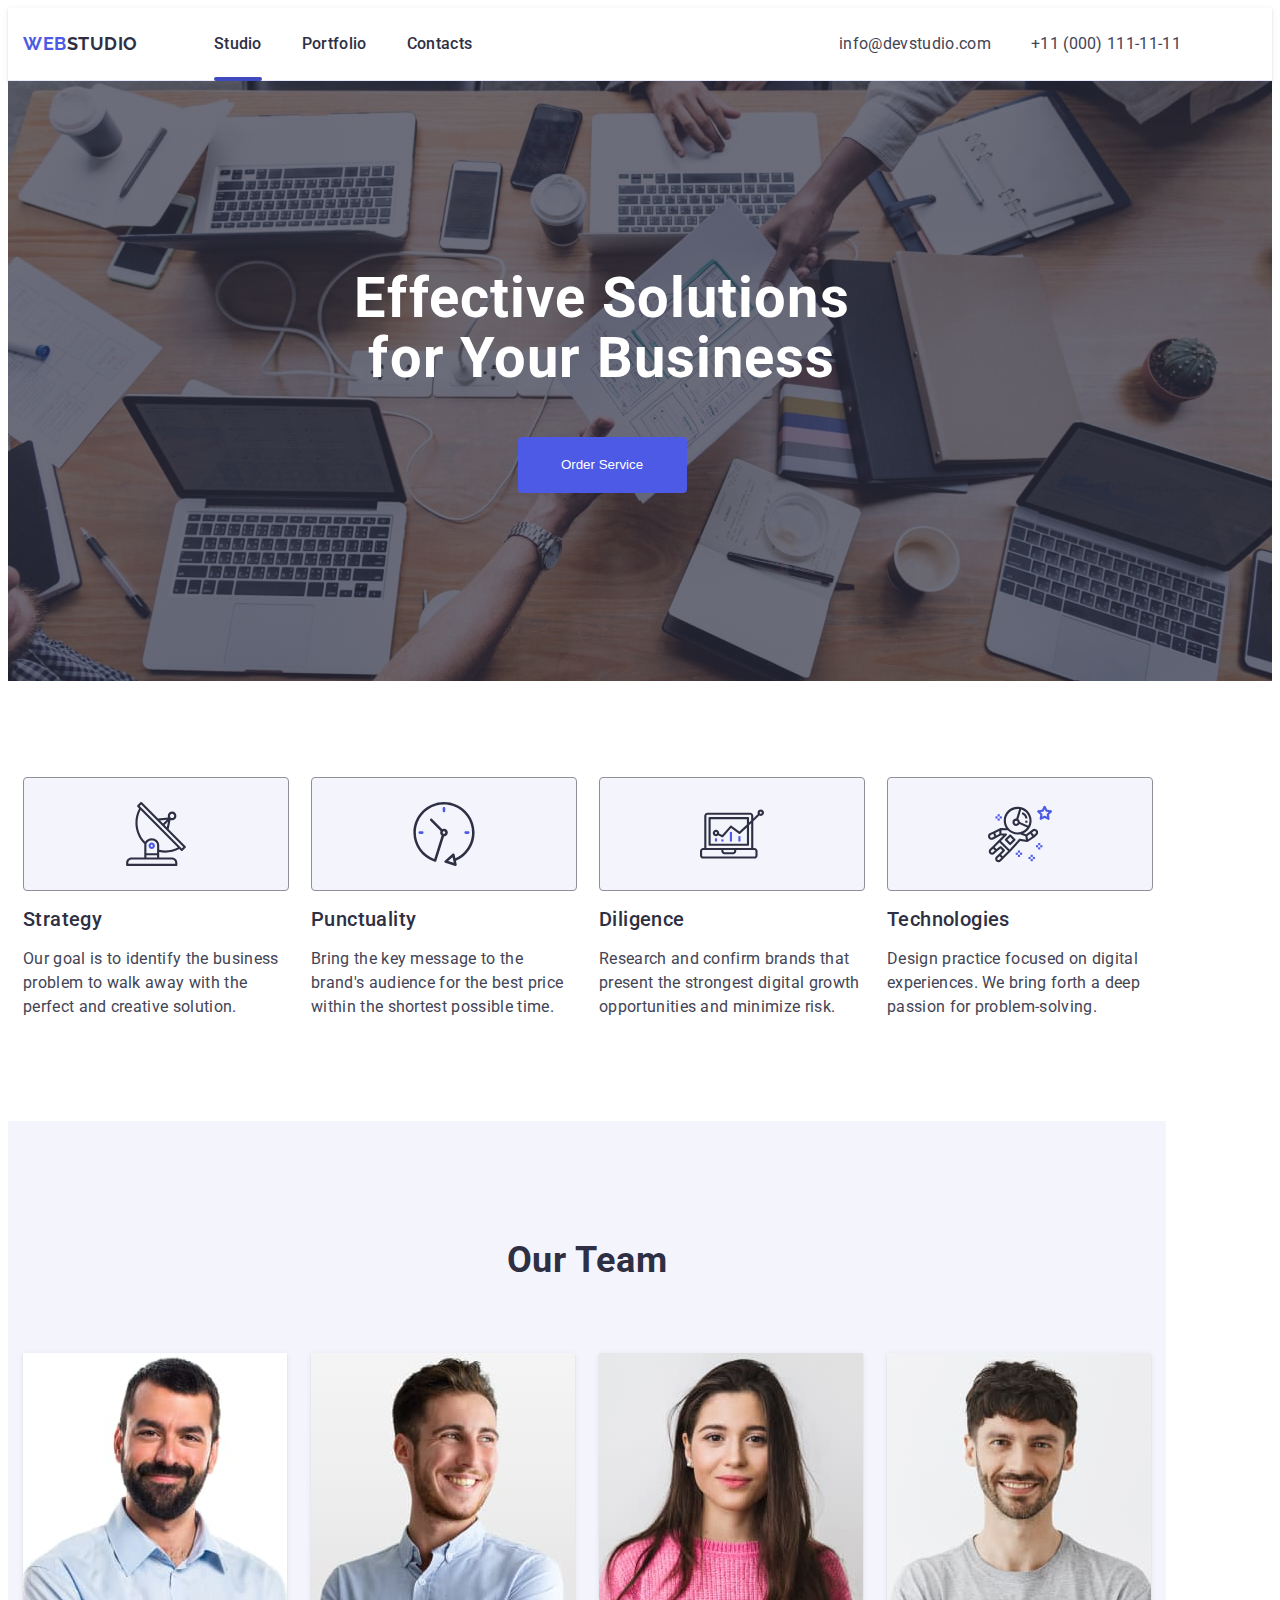
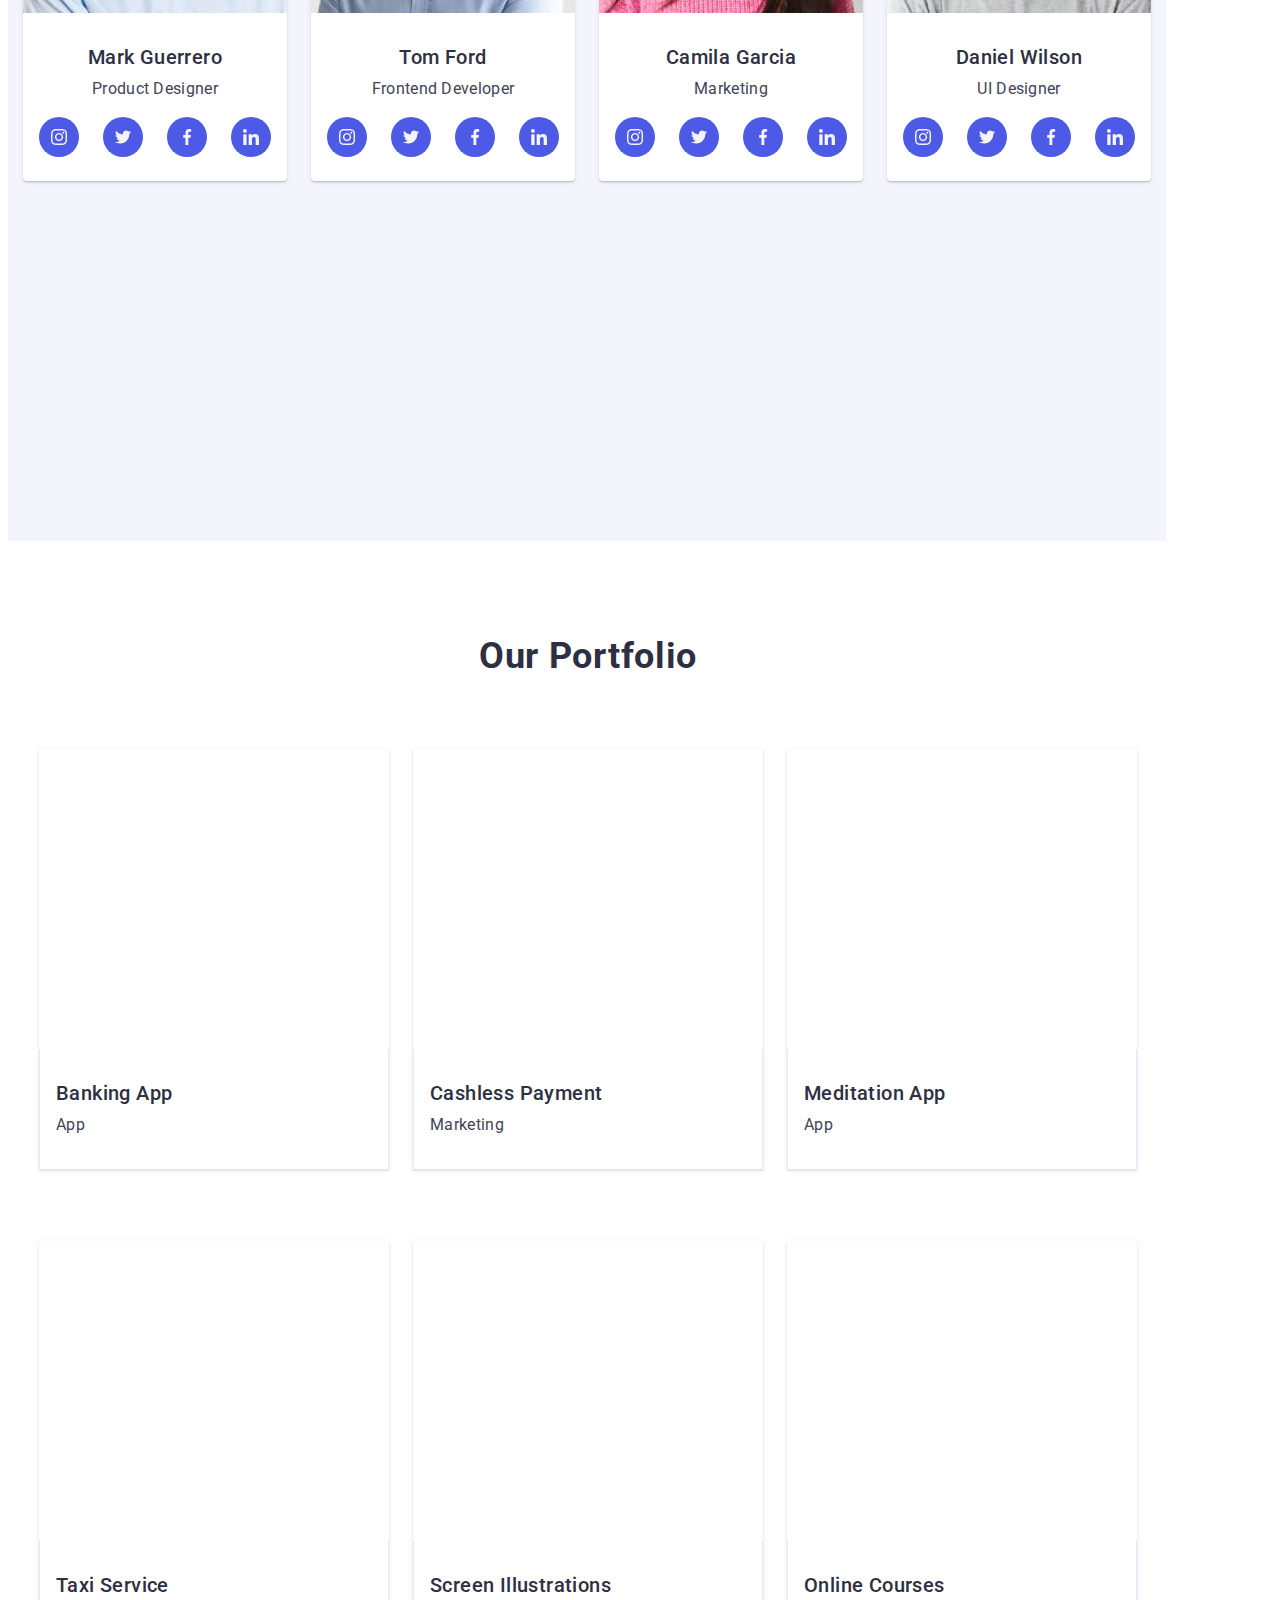
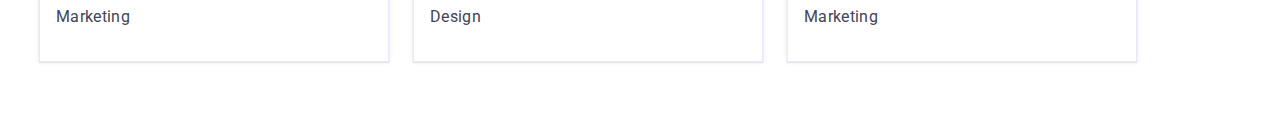
==== index.html @ 8c92f7f6 "finish 3 sekcii" ====
<!DOCTYPE html>
<html lang="en">
  <head>
    <meta charset="UTF-8"/>
    <meta http-equiv="X-UA-Compatible" content="IE=edge"/>
    <meta name="viewport" content="width=device-width, initial-scale=1.0"/>
    <title>Web Studio</title>

    <link
      rel="stylesheet"
      href="https://cdnjs.cloudflare.com/ajax/libs/modern-normalize/3.0.1/modern-normalize.min.css"
      integrity="sha512-q6WgHqiHlKyOqslT/lgBgodhd03Wp4BEqKeW6nNtlOY4quzyG3VoQKFrieaCeSnuVseNKRGpGeDU3qPmabCANg=="
      crossorigin="anonymous"
      referrerpolicy="no-referrer"/>

    <link rel="preconnect" href="https://fonts.googleapis.com"/>
    <link rel="preconnect" href="https://fonts.gstatic.com" crossorigin/>
    <link
      href="https://fonts.googleapis.com/css2?family=Raleway:wght@700&family=Roboto:wght@400;500;700&display=swap"
      rel="stylesheet"/>

    <link rel="stylesheet" href="./css/styles.css"/>
  </head>

<body>
    

   <!-- header -->
   <header class="page-header">
    <div class="container header-container">
      <nav class="header-nav">
        <a class="logo header-logo" href="./index.html"
          >Web<span class="logo-part">Studio</span></a
        >

        <ul class="nav-list">
          <li class="nav-item">
            <a class="nav-link current" href="./index.html">Studio</a>
          </li>
          <li class="nav-item"><a class="nav-link" href="">Portfolio</a></li>
          <li class="nav-item"><a class="nav-link" href="">Contacts</a></li>
        </ul>
      </nav>

      <address class="contacts">
        <ul class="contacts-list">
          <li class="contacts-item">
            <a class="contacts-link" href="mailto:info@devstudio.com"
              >info@devstudio.com</a
            >
          </li>
          <li class="contacts-item">
            <a class="contacts-link" href="tel:+110001111111"
              >+11 (000) 111-11-11</a
            >
          </li>
        </ul>
      </address>

      <button class="burger-btn" type="button" data-menu-open>
        <svg class="burger-icon" width="24"     height="24">
            <use href="./images/icons.svg#icon-burger" ></use>
        </svg> 
      </button>
    </div>

    <div class="mobile-menu" data-menu>
        <div class="container mobile-menu-container">
            <button class="mobile-menu-close" data-menu-close>
                <svg class="icon-close" width="8" height="8">
                    <use href="./images/icons.svg#icon-close"></use>
                  </svg>
            </button>
            <nav class="mobile-menu-nav">
               
               <ul class="mobile-list">
                <li class="mobile-item">
                  <a class="mobile-link current" href="./index.html">Studio</a>
                </li>
                <li class="mobile-item"><a class="mobile-link" href="">Portfolio</a></li>
                <li class="mobile-item"><a class="mobile-link" href="">Contacts</a></li>
              </ul>
            </nav>
            <address>
                <ul class="mobile-contacts-list">
                   
                    <li class="mobile-contacts-item">
                      <a class="mobile-contacts-link" href="tel:+110001111111"
                        >+11 (000) 111-11-11</a
                      >
                    </li>
                    <li class="mobile-contacts-item">
                        <a class="mobile-contacts-link" href="mailto:info@devstudio.com"
                          >info@devstudio.com</a
                        >
                      </li>
                  </ul>
            </address>
            <div>
                <ul class="mobile-cocial-list">
                    <li class="mobile-cocial-link">
                      <a href="" class="mobile-link-social">
                        <svg class="mobile-classing-link" width="16" height="16">
                          <use href="./images/icons.svg#icon-instagram"></use>
                        </svg>
                      </a>
                    </li>
                    <li class="mobile-cocial-link">
                      <a href="./images/icons.svg#" class="mobile-link-social">
                        <svg class="mobile-classing-link" width="16" height="16">
                          <use href="./images/icons.svg#icon-twitter"></use>
                        </svg>
                      </a>
                    </li>
                    <li class="mobile-cocial-link">
                      <a href="" class="mobile-link-social">
                        <svg class="mobile-classing-link" width="16" height="16">
                          <use href="./images/icons.svg#icon-facebook"></use>
                        </svg>
                      </a>
                    </li>
                    <li class="mobile-cocial-link">
                      <a href="" class="mobile-link-social">
                        <svg class="mobile-classing-link" width="16" height="16">
                          <use href="./images/icons.svg#icon-linkedin"></use>
                        </svg>
                      </a>
                    </li>
                  </ul>
            </div>

        </div>
    </div>

  </header>

  <!-- main -->

  <!-- hero -->

  <section class="page-hero section">
    <div class="container">
      <h1 class="hero-title">Effective Solutions for Your Business</h1>

      <button class="button-hero" type="button">Order Service</button>
    </div>
  </section>

   <!-- peculiarities -->
   <section class="section">
    <div class="container ">
      <h2 class="visually-hidden">Peculiarities</h2>
      <ul class="peculiarities-list">
        <li class="peculiarities-item">
          <div class="peculiarities-icon">
            <svg class="" width="64" height="64">
              <use href="./images/icons.svg#icon-antenna"></use>
            </svg>
          </div>
          <h3 class="peculiarities-title">Strategy</h3>
          <p class="peculiarities-text">
            Our goal is to identify the business problem to walk away with
            the perfect and creative solution.
          </p>
        </li>
        <li class="peculiarities-item">
          <div class="peculiarities-icon">
            <svg class="" width="64" height="64">
              <use href="./images/icons.svg#icon-clock"></use>
            </svg>
          </div>
          <h3 class="peculiarities-title">Punctuality</h3>
          <p class="peculiarities-text">
            Bring the key message to the brand's audience for the best price
            within the shortest possible time.
          </p>
        </li>
        <li class="peculiarities-item">
          <div class="peculiarities-icon">
            <svg class="" width="64" height="64">
              <use href="./images/icons.svg#icon-diagram"></use>
            </svg>
          </div>
          <h3 class="peculiarities-title">Diligence</h3>
          <p class="peculiarities-text">
            Research and confirm brands that present the strongest digital
            growth opportunities and minimize risk.
          </p>
        </li>
        <li class="peculiarities-item">
          <div class="peculiarities-icon">
            <svg class="" width="64" height="64">
              <use href="./images/icons.svg#icon-astronaut"></use>
            </svg>
          </div>
          <h3 class="peculiarities-title">Technologies</h3>
          <p class="peculiarities-text">
            Design practice focused on digital experiences. We bring forth a
            deep passion for problem-solving.
          </p>
        </li>
      </ul>
    </div>
  </section>

     <!-- our team -->
     <section class="our-team section">
        <div class="container">
          <h2 class="ourteam-title">Our Team</h2>
          <ul class="ourteam-list">
            <li class="ourteam-item">
                <picture>
                    <source media="(min-width: 1158px)" srcset="../images/desktop/mark_guerrero.jpg 1x, ../images/desktop/mark_guerrero@2x.jpg 2x">
                    <source media="(min-width: 768px)" srcset="../images/tablet/mark_guerrero.jpg 1x, ../images/tablet/mark_guerrero@2x.jpg 2x">
                    <source media="(max-width: 767px)" srcset="../images/modile/mark_guerrero.jpg 1x, ../images/modile/mark_guerrero@2x.jpg 2x">
                </picture>
              <img src="./images/mark_gyerrero.jpg" alt="Mark Guerrero" width="264" height="260"/>
              <div class="employee-characteristics">
                <h3 class="title-team">Mark Guerrero</h3>
                <p class="text-team">Product Designer</p>

                <ul class="cocial-list">
                  <li class="cocial-link">
                    <a href="" class="link-social">
                      <svg class="classing-link" width="16" height="16">
                        <use href="./images/icons.svg#icon-instagram"></use>
                      </svg>
                    </a>
                  </li>
                  <li class="cocial-link">
                    <a href="./images/icons.svg#" class="link-social">
                      <svg class="classing-link" width="16" height="16">
                        <use href="./images/icons.svg#icon-twitter"></use>
                      </svg>
                    </a>
                  </li>
                  <li class="cocial-link">
                    <a href="" class="link-social">
                      <svg class="classing-link" width="16" height="16">
                        <use href="./images/icons.svg#icon-facebook"></use>
                      </svg>
                    </a>
                  </li>
                  <li class="cocial-link">
                    <a href="" class="link-social">
                      <svg class="classing-link" width="16" height="16">
                        <use href="./images/icons.svg#icon-linkedin"></use>
                      </svg>
                    </a>
                  </li>
                </ul>
              </div>
            </li>
            <li class="ourteam-item">
                <picture>
                    <source media="(min-width: 1158px)" srcset="../images/desktop/tom_ford.jpg 1x, ../images/desktop/tom_ford@2x.jpg 2x">
                    <source media="(min-width: 768px)" srcset="../images/tablet/tom_ford.jpg 1x, ../images/tablet/tom_ford@2x.jpg 2x">
                    <source media="(max-width: 767px)" srcset="../images/modile/tom_ford.jpg 1x, ../images/modile/tom_ford@2x.jpg 2x">
                </picture>
              <img src="./images/tom_ford.jpg" alt="Tom Ford" width="264"
                height="260"/>
              <div class="employee-characteristics">
                <h3 class="title-team">Tom Ford</h3>
                <p class="text-team">Frontend Developer</p>
                <ul class="cocial-list">
                  <li class="cocial-link">
                    <a href="" class="link-social">
                      <svg class="classing-link" width="16" height="16">
                        <use href="./images/icons.svg#icon-instagram"></use>
                      </svg>
                    </a>
                  </li>

                  <li class="cocial-link">
                    <a href="./images/icons.svg#" class="link-social">
                      <svg class="classing-link" width="16" height="16">
                        <use href="./images/icons.svg#icon-twitter"></use>
                      </svg>
                    </a>
                  </li>

                  <li class="cocial-link">
                    <a href="" class="link-social">
                      <svg class="classing-link" width="16" height="16">
                        <use href="./images/icons.svg#icon-facebook"></use>
                      </svg>
                    </a>
                  </li>

                  <li class="cocial-link">
                    <a href="" class="link-social">
                      <svg class="classing-link" width="16" height="16">
                        <use href="./images/icons.svg#icon-linkedin"></use>
                      </svg>
                    </a>
                  </li>
                </ul>
              </div>
            </li>
            <li class="ourteam-item">
                <picture>
                    <source media="(min-width: 1158px)" srcset="../images/desktop/camila_garcia.jpg 1x, ../images/desktop/camila_garcia@2x.jpg 2x">
                    <source media="(min-width: 768px)" srcset="../images/tablet/camila_garcia.jpg 1x, ../images/tablet/camila_garcia@2x.jpg 2x">
                    <source media="(max-width: 767px)" srcset="../images/modile/camila_garcia.jpg 1x, ../images/modile/camila_garcia@2x.jpg 2x">
                </picture>
              <img src="./images/camila_garcia.jpg" alt="Camila Garcia" width="264"
                height="260"/>
              <div class="employee-characteristics">
                <h3 class="title-team">Camila Garcia</h3>
                <p class="text-team">Marketing</p>
                <ul class="cocial-list">
                  <li class="cocial-link">
                    <a href="" class="link-social">
                      <svg class="classing-link" width="16" height="16">
                        <use href="./images/icons.svg#icon-instagram"></use>
                      </svg>
                    </a>
                  </li>

                  <li class="cocial-link">
                    <a href="./images/icons.svg#" class="link-social">
                      <svg class="classing-link" width="16" height="16">
                        <use href="./images/icons.svg#icon-twitter"></use>
                      </svg>
                    </a>
                  </li>

                  <li class="cocial-link">
                    <a href="" class="link-social">
                      <svg class="classing-link" width="16" height="16">
                        <use href="./images/icons.svg#icon-facebook"></use>
                      </svg>
                    </a>
                  </li>

                  <li class="cocial-link">
                    <a href="" class="link-social">
                      <svg class="classing-link" width="16" height="16">
                        <use href="./images/icons.svg#icon-linkedin"></use>
                      </svg>
                    </a>
                  </li>
                </ul>
              </div>
            </li>
            <li class="ourteam-item">
                <picture>
                    <source media="(min-width: 1158px)" srcset="../images/desktop/daniel_wilson.jpg 1x, ../images/desktop/daniel_wilson@2x.jpg 2x">
                    <source media="(min-width: 768px)" srcset="../images/tablet/daniel_wilson.jpg 1x, ../images/tablet/daniel_wilson@2x.jpg 2x">
                    <source media="(max-width: 767px)" srcset="../images/modile/daniel_wilson.jpg 1x, ../images/modile/daniel_wilson@2x.jpg 2x">
                </picture>
              <img src="./images/daniel_wilson.jpg" alt="Daniel Wilson"
                width="264"
                height="260"/>
              <div class="employee-characteristics">
                <h3 class="title-team">Daniel Wilson</h3>
                <p class="text-team">UI Designer</p>
                <ul class="cocial-list">
                  <li class="cocial-link">
                    <a href="" class="link-social">
                      <svg class="classing-link" width="16" height="16">
                        <use href="./images/icons.svg#icon-instagram"></use>
                      </svg>
                    </a>
                  </li>

                  <li class="cocial-link">
                    <a href="./images/icons.svg#" class="link-social">
                      <svg class="classing-link" width="16" height="16">
                        <use href="./images/icons.svg#icon-twitter"></use>
                      </svg>
                    </a>
                  </li>

                  <li class="cocial-link">
                    <a href="" class="link-social">
                      <svg class="classing-link" width="16" height="16">
                        <use href="./images/icons.svg#icon-facebook"></use>
                      </svg>
                    </a>
                  </li>

                  <li class="cocial-link">
                    <a href="" class="link-social">
                      <svg class="classing-link" width="16" height="16">
                        <use href="./images/icons.svg#icon-linkedin"></use>
                      </svg>
                    </a>
                  </li>
                </ul>
              </div>
            </li>
          </ul>
        </div>
      </section>
      <!-- our portfolio -->

      <section class="portfolio-section section">
        <div class="container">
          <h2 class="portfolio-title">Our Portfolio</h2>
          <ul class="portfolio-list">
            <li class="portfolio-item">
              <div class="box">
                <picture>
                    <source media="(min-width: 1158px)" srcset="../images/desktop/banking_app.jpg 1x, ../images/desktop/banking_app@2x.jpg 2x">
                    <source media="(min-width: 768px)" srcset="../images/tablet/banking_app.jpg 1x, ../images/tablet/banking_app@2x.jpg 2x">
                    <source media="(max-width: 767px)" srcset="../images/modile/banking_app.jpg 1x, ../images/modile/banking_app@2x.jpg 2x">
                    <img src="./images/banking_app.jpg" alt="Banking App" width="360"
                  height="300"/>
                </picture>
                <p class="text">
                  14 Stylish and User-Friendly App Design Concepts · Task
                  Manager App · Calorie Tracker App · Exotic Fruit Ecommerce App
                  · Cloud Storage App
                </p>
              </div>
              <div class="container-item">
                <h3 class="head-portfolio">Banking App</h3>
                <p class="portfolio-text">App</p>
              </div>
            </li>

            <li class="portfolio-item">
              <div class="box">
                <picture>
                    <source media="(min-width: 1158px)" srcset="../images/desktop/cashless_payment.jpg 1x, ../images/desktop/cashless_payment@2x.jpg 2x">
                    <source media="(min-width: 768px)" srcset="../images/tablet/cashless_payment.jpg 1x, ../images/tablet/cashless_payment@2x.jpg 2x">
                    <source media="(max-width: 767px)" srcset="../images/modile/cashless_payment.jpg 1x, ../images/modile/cashless_payment@2x.jpg 2x">
                    <img
                    src="./images/cashless_payment.jpg"
                    alt="Cashless Payment"
                    width="360"
                    height="300"/>
                </picture>
                <p class="text">
                  14 Stylish and User-Friendly App Design Concepts · Task
                  Manager App · Calorie Tracker App · Exotic Fruit Ecommerce App
                  · Cloud Storage App
                </p>
              </div>
              <div class="container-item">
                <h3 class="head-portfolio">Cashless Payment</h3>
                <p class="portfolio-text">Marketing</p>
              </div>
            </li>

            <li class="portfolio-item">
              <div class="box">
                <picture>
                    <source media="(min-width: 1158px)" srcset="../images/desktop/meditation_app.jpg 1x, ../images/desktop/meditation_app@2x.jpg 2x">
                    <source media="(min-width: 768px)" srcset="../images/tablet/meditation_app.jpg 1x, ../images/tablet/meditation_app@2x.jpg 2x">
                    <source media="(max-width: 767px)" srcset="../images/modile/meditation_app.jpg 1x, ../images/modile/meditation_app@2x.jpg 2x">
                    <img
                    src="./images/meditation_app.jpg"
                    alt="Meditation App"
                    width="360"
                    height="300"/>
                </picture>
                <p class="text">
                  14 Stylish and User-Friendly App Design Concepts · Task
                  Manager App · Calorie Tracker App · Exotic Fruit Ecommerce App
                  · Cloud Storage App
                </p>
              </div>
              <div class="container-item">
                <h3 class="head-portfolio">Meditation App</h3>
                <p class="portfolio-text">App</p>
              </div>
            </li>

            <li class="portfolio-item">
              <div class="box">
                <picture>
                    <source media="(min-width: 1158px)" srcset="../images/desktop/taxi_service.jpg 1x, ../images/desktop/taxi_service@2x.jpg 2x">
                    <source media="(min-width: 768px)" srcset="../images/tablet/taxi_service.jpg 1x, ../images/tablet/taxi_service@2x.jpg 2x">
                    <source media="(max-width: 767px)" srcset="../images/modile/taxi_service.jpg 1x, ../images/modile/taxi_service@2x.jpg 2x">
                    <img
                    src="./images/taxi_service.jpg"
                    alt="Taxi Service"
                    width="360"
                    height="300"/>
                </picture>
                <p class="text">
                  14 Stylish and User-Friendly App Design Concepts · Task
                  Manager App · Calorie Tracker App · Exotic Fruit Ecommerce App
                  · Cloud Storage App
                </p>
              </div>
              <div class="container-item">
                <h3 class="head-portfolio">Taxi Service</h3>
                <p class="portfolio-text">Marketing</p>
              </div>
            </li>

            <li class="portfolio-item">
              <div class="box">
                <picture>
                    <source media="(min-width: 1158px)" srcset="../images/desktop/screen_illustration.jpg 1x, ../images/desktop/screen_illustration@2x.jpg 2x">
                    <source media="(min-width: 768px)" srcset="../images/tablet/screen_illustration.jpg 1x, ../images/tablet/screen_illustration@2x.jpg 2x">
                    <source media="(max-width: 767px)" srcset="../images/modile/screen_illustration.jpg 1x, ../images/modile/screen_illustration@2x.jpg 2x">
                    <img
                  src="./images/screen_illustrations.jpg"
                  alt="Screen Illustrations"
                  width="360"
                  height="300"/>
                </picture>
                <p class="text">
                  14 Stylish and User-Friendly App Design Concepts · Task
                  Manager App · Calorie Tracker App · Exotic Fruit Ecommerce App
                  · Cloud Storage App
                </p>
              </div>
              <div class="container-item">
                <h3 class="head-portfolio">Screen Illustrations</h3>
                <p class="portfolio-text">Design</p>
              </div>
            </li>

            <li class="portfolio-item">
              <div class="box">
                <picture>
                    <source media="(min-width: 1158px)" srcset="../images/desktop/online_courses.jpg 1x, ../images/desktop/online_courses@2x.jpg 2x">
                    <source media="(min-width: 768px)" srcset="../images/tablet/online_courses.jpg 1x, ../images/tablet/online_courses@2x.jpg 2x">
                    <source media="(max-width: 767px)" srcset="../images/modile/online_courses.jpg 1x, ../images/modile/online_courses@2x.jpg 2x">
                    <img
                    src="./images/online_courses.jpg"
                    alt="Online Courses"
                    width="360"
                    height="300"/>
                </picture>
                <p class="text">
                  14 Stylish and User-Friendly App Design Concepts · Task
                  Manager App · Calorie Tracker App · Exotic Fruit Ecommerce App
                  · Cloud Storage App
                </p>
              </div>
              <div class="container-item">
                <h3 class="head-portfolio">Online Courses</h3>
                <p class="portfolio-text">Marketing</p>
              </div>
            </li>
          </ul>
        </div>
      </section>
    </main>





  <script src="./js/modal.js"></script>
  <script src="./js/menu.js"></script>
</body>
</html>
---- css/styles.css ----
body {
    box-sizing: border-box;
    font-family: "Roboto", sans-serif;
    color: #434455;
    background-color: #fff;
  }
  
  
  ul,
  ol {
    list-style: none;
    margin: 0;
    padding: 0;
  }
  
  a {
    text-decoration: none;
  }
  
  h1,
  h2,
  h3,
  h4,
  h5,
  h6,
  p {
    margin: 0;
  }

  img {
    display: block;
    max-width: 100%;
    height: auto;
  }

  button {
    cursor: pointer;
  }
 
  .visually-hidden {
    position: absolute;
    width: 1px;
    height: 1px;
    margin: -1px;
    border: 0;
    padding: 0;
    white-space: nowrap;
    clip-path: inset(100%);
    clip: rect(0 0 0 0);
    overflow: hidden;
  }

 /* common */
 .container {
    max-width: 320px;
    padding: 0 16px;
   
 }

 @media screen and (min-width: 768px) {
    .container {
        max-width: 768px;

     }
 }
 @media screen and (min-width: 1158px) {
    .container {
        max-width: 1158px;
        padding: 0 15px;
      }
 }

 /* header */

 .page-header {
    border-bottom: 1px solid #e7e9fc;
    box-shadow: 0 1px 6px 0 rgba(46, 47, 66, 0.08),
      0 1px 1px 0 rgba(46, 47, 66, 0.16), 0 2px 1px 0 rgba(46, 47, 66, 0.08);
  }

  .header-container {
    display: flex;
    align-items: center;
    justify-content: space-between;
  }

  .nav-list,
  .contacts {
    display: none;
  }



  .logo {
    font-family: "Raleway", sans-serif;
    font-weight: 700;
    font-size: 18px;
    line-height: 1.17;
    letter-spacing: 0.03em;
    text-transform: uppercase;
    color: #4d5ae5;
  }

  .header-logo {
    padding: 16px 0;
    display: block;
  }
  
  .header-logo .logo-part {
    color: #2e2f42;
  }
  
  .burger-btn {
    padding: 0;
    border: none;
    background-color: transparent;
  }

  .burger-icon {
    display: block;
    fill: #2f2f37;
  }

  @media screen and (min-width: 768px) {
    .burger-btn {
        display: none;
    }

    .header-nav {
        display: flex;
        align-items: center;
      }

    .nav-list {
        display: flex;
        align-items: center;
        gap: 40px;
      }

      .header-logo {
        padding: 24px 0;
        margin-right: 120px;
      }

      .nav-link.current::after {
        content: "";

        position: absolute;
        background-color: #404bbf;
        left: 0;
        bottom: -1px;
        width: 100%;
        height: 4px;
        border-radius: 2px;
      }

      .nav-link {
        font-weight: 500;
        font-size: 16px;
        line-height: 1.5;
        letter-spacing: 0.02em;
        color: #2e2f42;
        padding: 24px 0;
        display: block;
      
        transition: color 250ms cubic-bezier(0.4, 0, 0.2, 1);
      }
      
      .nav-link.current {
        position: relative;
      }

      .contacts {
        font-style: normal;
        display: block;
      }

      .contacts-list {
        display: flex;
        flex-direction: column;
        gap: 12px;
      }

      .contacts-link {
        display: block;
        font-size: 12px;
        line-height: 1.17;
        letter-spacing: 0.04em;
        color: #434455;
      
        transition: color 250ms cubic-bezier(0.4, 0, 0.2, 1);

      }
     
      .nav-link:hover,
      .nav-link:focus,
      .contacts-link:hover,
      .contacts-link:focus 
      .nav-link.current {
      color: #404bbf;
      }
    
  }

  @media screen and (min-width: 1158px) {
    .header-logo {
        margin-right: 76px;
      }

      .contacts-list {
        flex-direction: row;
        align-items: center;
        gap: 40px;
      }

      .contacts-link {
        padding: 24px 0;
        font-weight: 400;
        font-size: 16px;
        line-height: 1.5;
        letter-spacing: 0.02em;
        color: #434455;
      
        transition: color 250ms cubic-bezier(0.4, 0, 0.2, 1);
      }

      .contacts-link:hover,
        .contacts-link:focus {
        font-weight: 400;
        font-size: 16px;
        line-height: 1.5;
        letter-spacing: 0.02em;
        color: #404bbf;
        }
  }
  
 /* mobile menu */

  .mobile-menu {
    position: fixed;
    top: 0;
    left: 0;
    width: 100%;
    height: 100%;
    background-color: #fff;

    opacity: 0;
    visibility: hidden;
    pointer-events: none;

    transition: opacity 250ms cubic-bezier(0.4, 0, 0.2, 1),
    visibility 250ms cubic-bezier(0.4, 0, 0.2, 1);

  }

  .mobile-menu.is-open {
    opacity: 1;
    visibility: visible;
    pointer-events: auto;

  }

  .mobile-menu-container {
    position: relative;
    padding-top: 72px;
    padding-bottom: 40px;

    display: flex;
    flex-direction: column;
    height: 100%;

  }

  .mobile-menu-close {
    position: absolute;
    top: 24px;
    right: 24px;
    border-radius: 100%;
    fill: #e7e9fc;
    stroke-width: 1px;
    stroke: #2e2f42;
    display: flex;
    align-items: center;
    justify-content: center;
    width: 24px;
    height: 24px;
    border: 1px solid rgba(0, 0, 0, 0.1);
    padding: 0;
    cursor: pointer;
    transition: background-color 250ms cubic-bezier(0.4, 0, 0.2, 1), border 250ms cubic-bezier(0.4, 0, 0.2, 1);
  }

  .mobile-menu-close:hover,
  .mobile-menu-close:focus {
  background-color: #404bbf;
  border: none;
  
    }

    .icon-close {
        fill: #2e2f42;
    }

  

  .mobile-menu-nav {
    margin-bottom: auto;
  }

  .mobile-list {
    width: 151px;
    height: 200px;

    display: flex;
    align-items: flex-start;
    justify-content: flex-start;
    flex-direction: column;
    gap: 40px;
  }

  .mobile-link {
    font-weight: 700;
    font-size: 36px;
    line-height: 1.11;
    letter-spacing: 0.02em;
    color: #2e2f42;

    display: block;

    transition: color 250ms cubic-bezier(0.4, 0, 0.2, 1);
  }

 .mobile-link:hover,
 .mobile-link:focus {
    color: #404bbf;
 }

 .mobile-contacts-list {
    width: 193px;
    height: 72px;


    display: flex;
    align-items: flex-start;
    justify-content: flex-start;
    flex-direction: column;
    gap: 24px;
    
 }

    .mobile-contacts-item {
        font-weight: 500;
        font-size: 20px;
        line-height: 1.2;
        letter-spacing: 0.02em;
        color: #434455;
        
    }

    .mobile-contacts-link {
        padding: 24px 0;
        font-weight: 400;
        font-size: 16px;
        line-height: 1.5;
        letter-spacing: 0.02em;
        color: #434455;
        font-style: normal;
      
        transition: color 250ms cubic-bezier(0.4, 0, 0.2, 1);
    }

    .mobile-contacts-link:hover,
    .mobile-contacts-link:focus {
    font-weight: 400;
    font-size: 16px;
    line-height: 1.5;
    letter-spacing: 0.02em;
    color: #404bbf;
    }
 

    .mobile-cocial-list {
        display: flex;
        align-items: flex-start;
        justify-content: flex-start;
        flex-direction: row;
        gap: 40px;
        width: 280px;
        height: 40px;

        margin-top: 48px;
        margin-right: 24px;
      }
      
      .mobile-cocial-link {
        display: block;
        width: 40px;
        height: 40px;
        fill: #4d5ae5;
        transition: background-color 250ms cubic-bezier(0.4, 0, 0.2, 1);
      
        margin: 8px 0 0 0;
      }
      
      .mobile-link-social {
        width: 100%;
        height: 100%;
        background-color: #4d5ae5;
        border-radius: 50%;
        display: flex;
        align-items: center;
        justify-content: center;
        transition: background-color 250ms cubic-bezier(0.4, 0, 0.2, 1);
      }
      
      .mobile-link-social:hover,
      .mobile-link-social:focus {
        background-color: #404bbf;
      }
      
      .mobile-classing-link {
        fill: #f4f4fd;
      }
  
 @media screen and (min-width: 768px) {
    .mobile-menu {
        display: none;
    }
 }

 /* main */

 .page-hero.section {
    margin-left: auto;
    margin-right: auto;
    max-width: 320px;
    height: 432px;
    background-color: rgba(46, 47, 66, 0.7);
    background-image: linear-gradient(
        rgba(46, 47, 66, 0.7),
        rgba(46, 47, 66, 0.7)
      ),
      url(../images/modile/dark-bg@2x.jpg);
  
    background-repeat: no-repeat;
    background-position: center;
    background-size: cover;
  }

 



  .hero-title {
    font-weight: 700;
    font-size: 36px;
    line-height: 1.11;
    letter-spacing: 0.02em;
    text-align: center;
    color: #fff;

    max-width: 216px;
    margin-left: auto;
    margin-right: auto;
    padding-top: 72px;
  }

  .button-hero {
    border-radius: 4px;
    padding: 16px 32px;
    width: 169px;
    height: 56px;
    margin-top: 72px;

   display: block;
   margin-left: auto;
   margin-right: auto;
   background: #4d5ae5;
   color: #fff;
   border: none;
  }
  
  .button-hero:hover,
  .button-hero:focus {
  background-color: #404bbf;
}

@media screen and (min-width: 768px) {
    .page-hero.section {
        max-width: 768px;
        height: 436px;
        background-image: linear-gradient(
            rgba(46, 47, 66, 0.7),
            rgba(46, 47, 66, 0.7)
          ),
          url(../images/tablet/dark-bg.jpg);
      }

      

      .hero-title {
        font-size: 56px;
        line-height: 1.07;
        max-width: 496px;
        padding-top: 112px;
      }

      .button-hero {
        margin-top: 36px;
      }


}
@media screen and (min-width: 1158px) {
    .page-hero.section {
        max-width: 1440px;
        height: 600px;
        background-image: linear-gradient(
            rgba(46, 47, 66, 0.7),
            rgba(46, 47, 66, 0.7)
          ),
          url(../images/desktop/dark_bg.jpg);
      }

      .hero-title {
        padding-top: 188px;
      }

      .button-hero {
        margin-top: 48px;
      }
}

/* peculiarities */

.peculiarities-list {
    display: flex;
    flex-wrap: wrap;
    gap: 72px;
    width: 288px;
    
    height: 696px;
    margin-top: 96px ;
    margin-bottom: 96px;
  }
  .peculiarities-item {
    width: 100%;
  }
 
  .peculiarities-icon { 
    display: none;
    border: 1px solid #8e8f99;
    border-radius: 4px;
    width: 264px;
    height: 112px;
    background-color: #f4f4fd;
    
    justify-content: center;
    align-items: center;
    
    margin-bottom: 8px;
      
  }
 
  .peculiarities-title {
    font-weight: 700;
    font-size: 36px;
    line-height: 1.11;
    letter-spacing: 0.02em;
    text-align: center;
    color: #2e2f42;
    
  }

  .peculiarities-text {
    font-weight: 500;
    font-size: 16px;
    line-height: 1.5;
    letter-spacing: 0.02em;
    color: #434455;


  }

  @media screen and (min-width: 768px) {
   
      .peculiarities-list {
        gap: 0;
        width: 736px;
        height: 312px;
      }

      .peculiarities-item {
        display: flex;
        align-items: flex-start;
        justify-content: flex-start;
        flex-direction: column;
        gap: 8px;
        width: calc((100% - 24px) / 2);
      }
   
  }

  @media screen and (min-width: 1158px) {
    .peculiarities-icon { 
        display: flex;
      }

      .peculiarities-list {
        gap: 24px;
        width: 1128px;
        height: 224px;
        margin-bottom: 120px;
      }

      .peculiarities-text {
        font-weight: 400;
        line-height: 1.5;
      }

      .peculiarities-title {
        font-weight: 500;
        font-size: 20px;
        line-height: 1.2;
        letter-spacing: 0.02em;
        color: #2e2f42;
        text-align: start;
        margin-bottom: 8px;
      }

      .peculiarities-item {
        width: calc((100% - 72px) / 4);
      }
  }

  /* our team */

  .ourteam-title {
    font-weight: 700;
    font-size: 36px;
    line-height: 1.11;
    letter-spacing: 0.02em;
    text-align: center;
    color: #2e2f42;
    text-transform: capitalize;

    margin-bottom: 72px;
  }

  .ourteam-list {
    background-color: #ffffff;
  }
 
  .our-team {
    min-width: 320px;
    max-width: 1440px;
    height: 2232px;
    background-color: #f4f4fd;
    padding-top: 96px;
    padding-bottom: 96px ;
  }

  .ourteam-item {
    background-color: #fff;
  }

  .title-team {
    font-weight: 500;
    font-size: 20px;
    line-height: 1.2;
    letter-spacing: 0.02em;
    text-align: center;
    color: #2e2f42;
  }

  .text-team {
    font-size: 16px;
    line-height: 1.5;
    letter-spacing: 0.02em;
  }
 
  
  .ourteam-list {
    gap: 72px;
    background-color: #f4f4fd;

    display: flex;
   
    align-items: center;
    justify-content: flex-start; 
    flex-direction: column;
    
   margin: 0 auto;
  }

  .ourteam-item {
    display: flex;
    align-items: center;
    justify-content: center;
    border-radius: 0 0 4px 4px;
    flex-direction: column;
   
    width: 264px;
    height: 428px;
    box-shadow: 0 2px 1px 0 rgba(46, 47, 66, 0.08),
      0 1px 1px 0 rgba(46, 47, 66, 0.16), 0 1px 6px 0 rgba(46, 47, 66, 0.08);
  }

  .employee-characteristics {
    padding: 32px 0;
  }

  .title-team {
    text-align: center;
    margin-bottom: 8px;
  }

  .text-team {
    text-align: center;
  }

  .cocial-list {
    display: flex;
    align-items: center;
    justify-content: center;
    flex-direction: row;
    gap: 24px;
    margin-top: 8px;
  }

  .cocial-link {
    display: block;
    width: 40px;
    height: 40px;
    fill: #4d5ae5;
    transition: background-color 250ms cubic-bezier(0.4, 0, 0.2, 1);
  
    margin: 8px 0 0 0;
  }

  .link-social {
    width: 100%;
    height: 100%;
    background-color: #4d5ae5;
    border-radius: 50%;
    display: flex;
    align-items: center;
    justify-content: center;
    transition: background-color 250ms cubic-bezier(0.4, 0, 0.2, 1);
  }


.link-social:hover,
.link-social:focus {
  background-color: #404bbf;
}

.classing-link {
    fill: #f4f4fd;
  }
  
  @media screen and (min-width: 768px) {
    .our-team {
        width: 768px;
        height: 1224px;
        padding-right: 108px;
        padding-left: 108px;
      }

      .ourteam-list {
        gap: 24px;
        height: 920px;
        /* width: 552px; */
        flex-direction: row;
        flex-wrap: wrap;
      }

      .ourteam-item {
        width: calc((100% - 24px) / 2);
        flex-wrap: wrap;
      }

  }

  @media screen and (min-width: 1158px) {
    .our-team {
        
        width: 1158px;
        height: 780px; 
        padding: 120px 0;
       
      }

      .ourteam-list {
        width: 1128px;
        height: 428px;
        display: flex;
        gap: 24px;
        flex-direction: row;
       
      }

        .ourteam-item {
        display: flex;
        align-items: center;
        justify-content: center;
        border-radius: 0 0 4px 4px;

        width: 264px;
        height: 428px;

        flex-direction: row;        
        width: calc((100% - 72px) / 4);
         box-shadow: 0 2px 1px 0 rgba(46, 47, 66, 0.08),
        0 1px 1px 0 rgba(46, 47, 66, 0.16), 0 1px 6px 0 rgba(46, 47, 66, 0.08);
      }
   
    }
  

    /* portfolio */

    .portfolio-section {
      
    margin: 96px 16px;

    }


    .portfolio-title {
    font-weight: 700;
    font-size: 36px;
    line-height: 1.11;
    letter-spacing: 0.02em;
    text-align: center;
    color: #2e2f42;
    text-transform: capitalize;
  
    margin-bottom: 72px;
  }
  
  .portfolio-list {
    background-color: #ffffff;
    display: flex;
    flex-wrap: wrap;
    column-gap: 24px;
    row-gap: 48px;
   
    align-items: center;
   
    flex-direction: row;
  }
  
  .portfolio-item {
    width: 288px;
    height: 400px;
  
    box-shadow: 0 2px 1px 0 rgba(46, 47, 66, 0.08), 0 1px 1px 0 rgba(46, 47, 66, 0.16), 0 1px 6px 0 rgba(46, 47, 66, 0.08);
background: #fff;
    transition: background-color 250ms cubic-bezier(0.4, 0, 0.2, 1);
    transition: box-shadow 250ms cubic-bezier(0.4, 0, 0.2, 1);
    transform: translateY(0%);
  }
  
  .portfolio-item:hover {
    box-shadow: 0 2px 1px 0 rgba(46, 47, 66, 0.08),
      0 1px 1px 0 rgba(46, 47, 66, 0.16), 0 1px 6px 0 rgba(46, 47, 66, 0.08);
  }
  
  .portfolio-item:hover .text,
  .portfolio-item:focus .text {
    transform: translateY(0%);
  
    box-shadow: 0 2px 1px 0 rgba(46, 47, 66, 0.08),
      0 1px 1px 0 rgba(46, 47, 66, 0.16), 0 1px 6px 0 rgba(46, 47, 66, 0.08);
  }
  

   .box {
    display: block;
    max-width: 100%;
    position: relative;
  
    margin: 0 auto;
    /* background-color: #4d5ae5; */
    overflow: hidden;
  }
  
  .overlay p {
    color: #f4f4fd;
    padding: 40px 32px 164px 32px;
    margin: 0;
    font-weight: 400;
    font-size: 16px;
    line-height: 1.5;
    letter-spacing: 0.02em;
    transition: background-color 250ms cubic-bezier(0.4, 0, 0.2, 1);
  }
  
  .text {
    position: absolute;
    top: 0;
    font-size: 16px;
    line-height: 1.5;
    letter-spacing: 0.02em;
    color: #f4f4fd;
    padding: 40px 32px;
    background-color: #4d5ae5;
    height: 100%;
    width: 100%;
    transform: translateY(100%);
    transition: transform 250ms cubic-bezier(0.4, 0, 0.2, 1);
  }
  
  .container-item {
    padding: 32px 16px;
    border: 1px solid #e7e9fc;
    border-top-style: none;
  }
  
  .head-portfolio {
    font-weight: 500;
    font-size: 20px;
    line-height: 1.2;
    letter-spacing: 0.02em;
    color: #2e2f42;
  
    margin-bottom: 8px;
  }
  
  .portfolio-text {
    line-height: 1.5;
    letter-spacing: 0.02em;
    font-size: 16px;
    color: #434455;
  }

  @media screen and (min-width: 768px) {
    .portfolio-section {
        width: 736px;
        height: 1516px;
        margin: 96px 16px;
    
        }

        .portfolio-list {
            display: flex;
            
            column-gap: 24px;
            row-gap: 72px;
            align-items: center;
            flex-direction: row;
            flex-wrap: wrap;
          }

          .portfolio-item {
            /* width: 356px; */
            height: 420px;
            width: calc((100% - 24px) / 2);
           
        
          }

          .box {
            display:inline-block;
       
            height: 300px;
            display: flex;
          }
  }
  @media screen and (min-width: 1158px) {
    .portfolio-section {
        width: 1128px;
        height: 1000px;
        /* margin: 96px 16px; */
    
        }

        .portfolio-item {
            width: calc((100% - 48px) / 3);
            
          }
  }
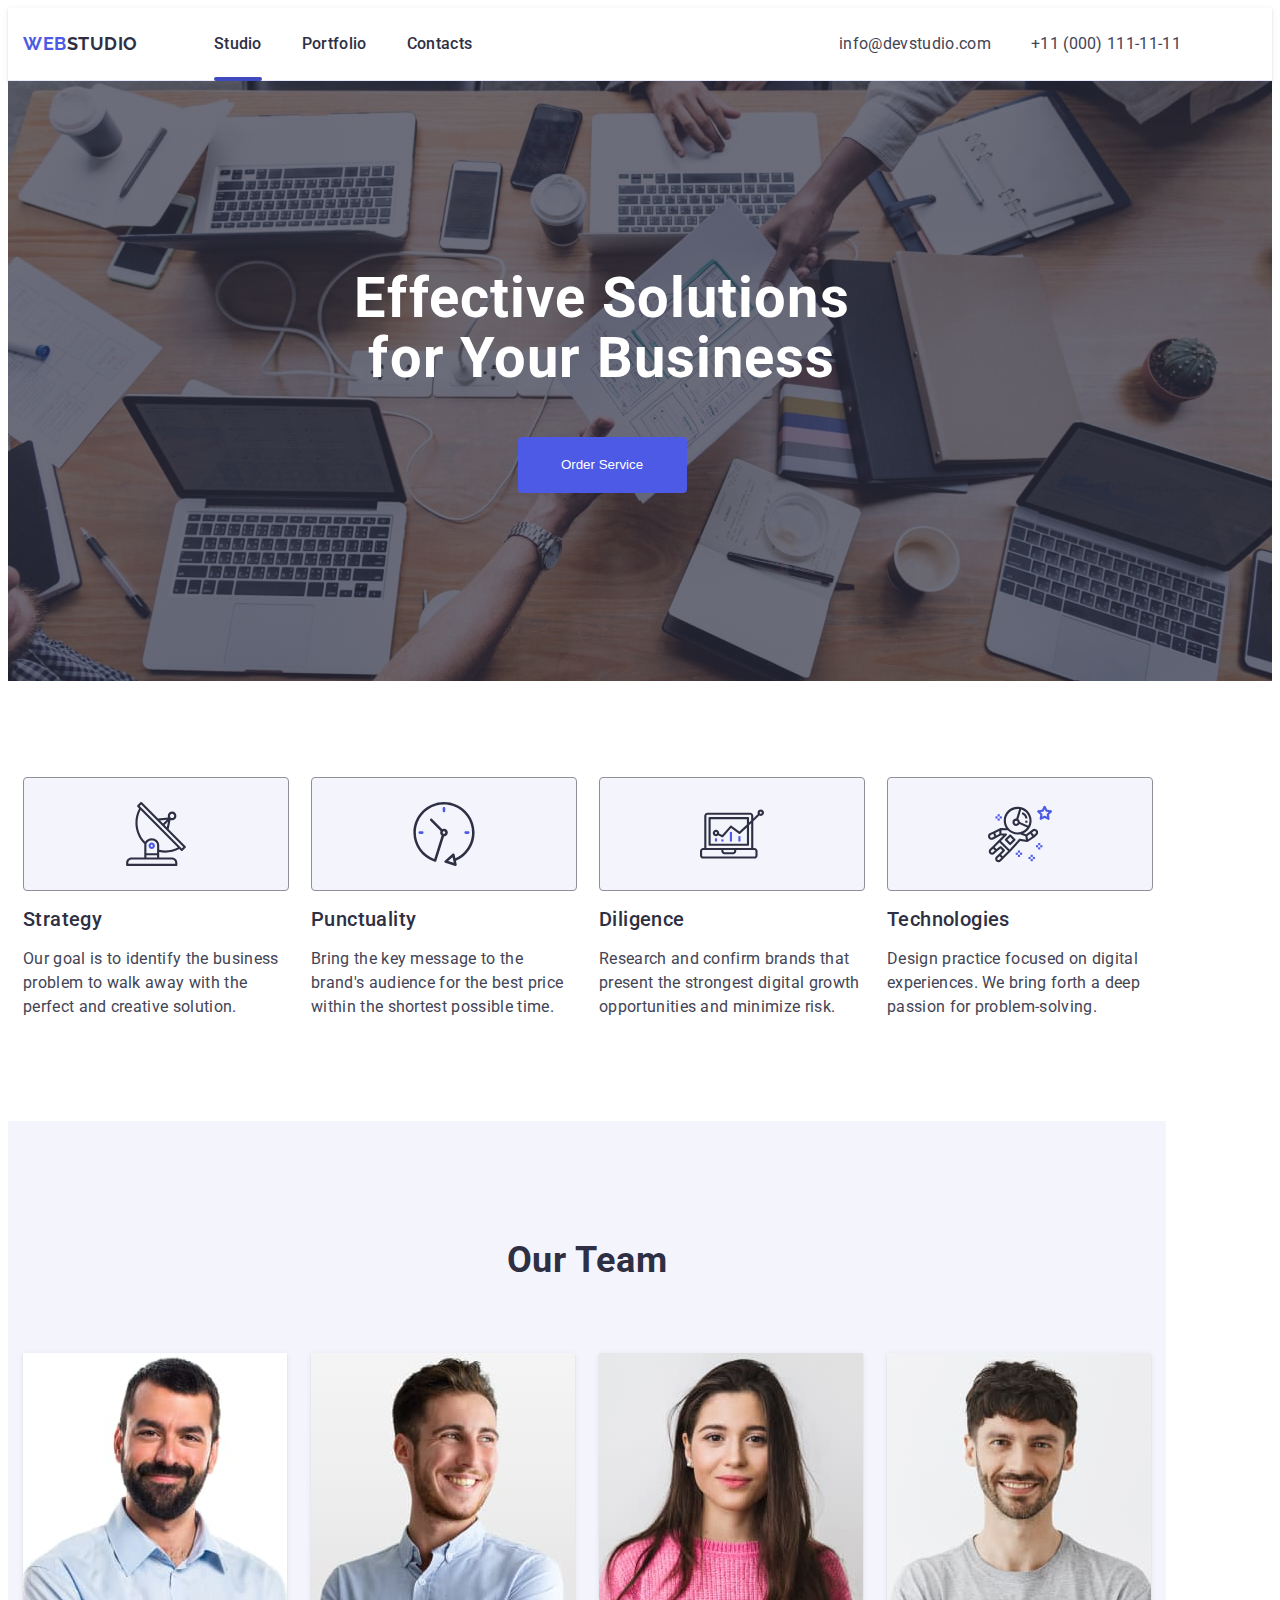
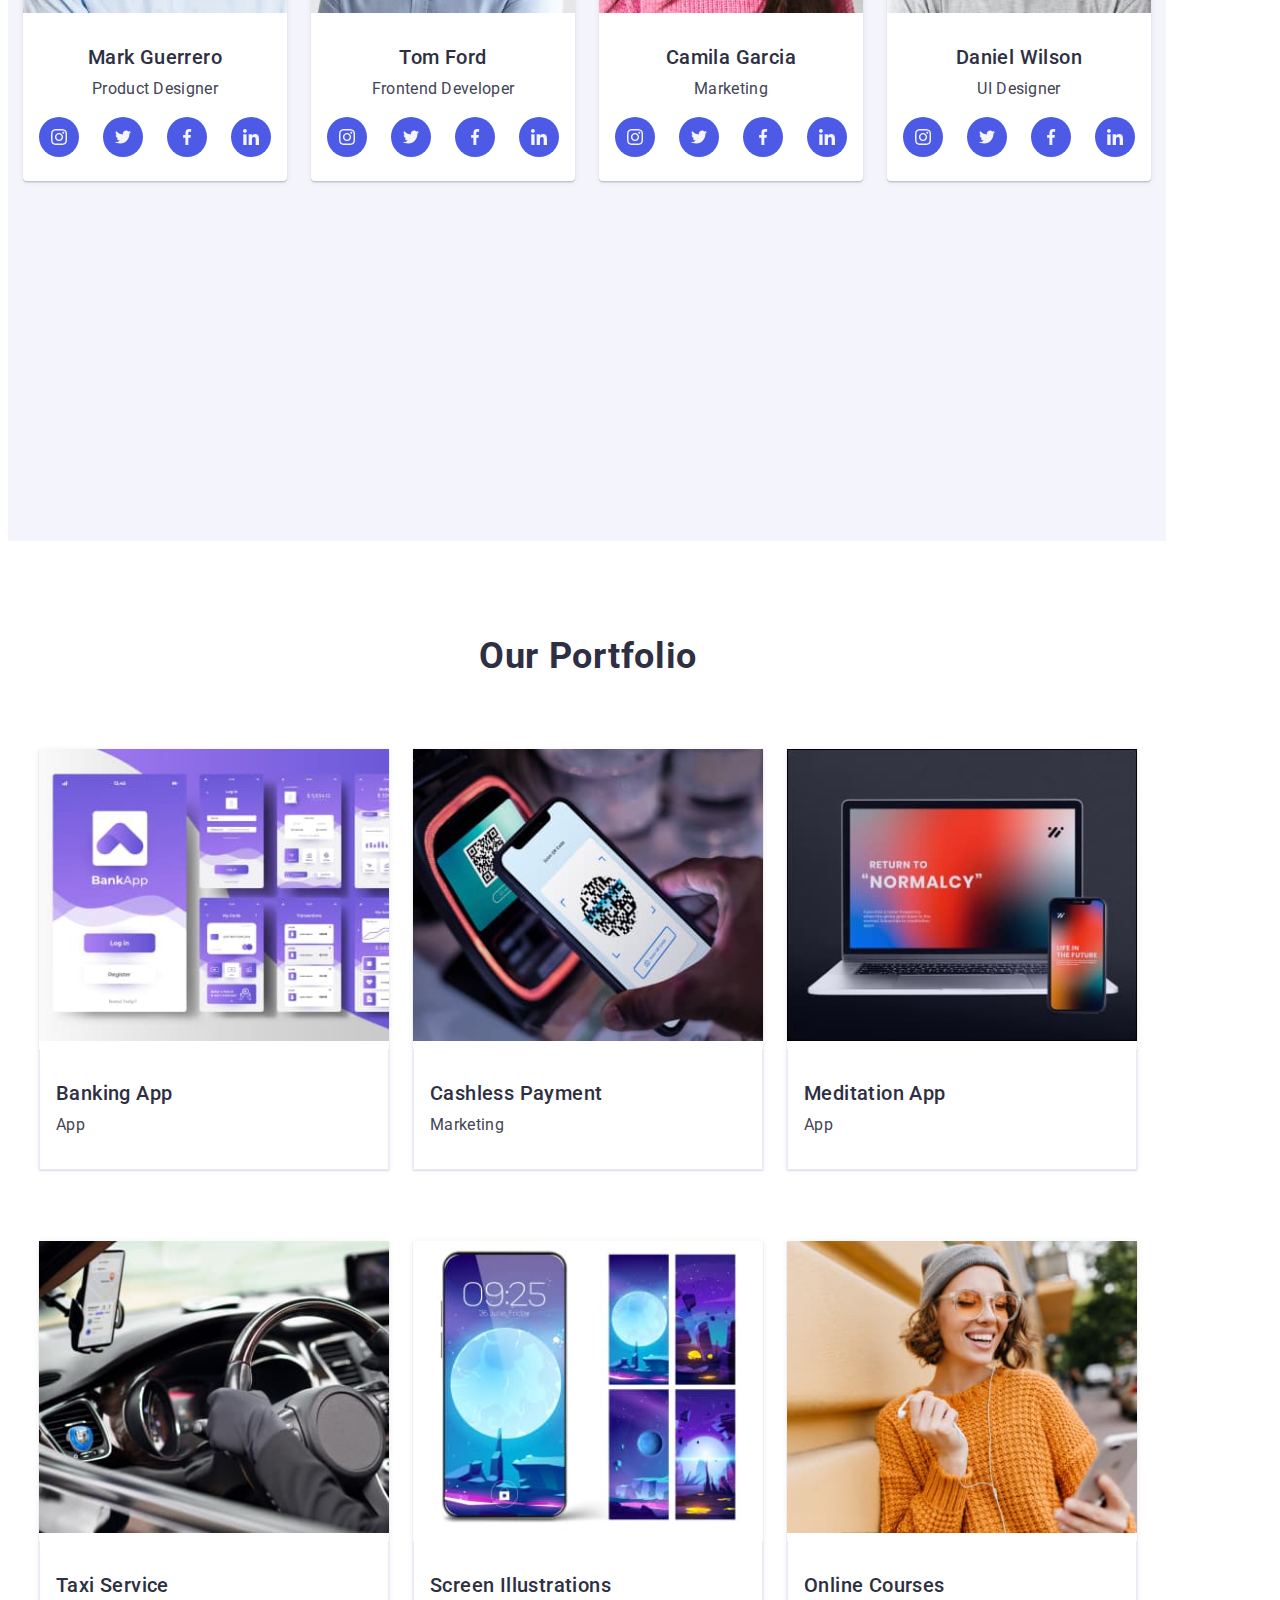
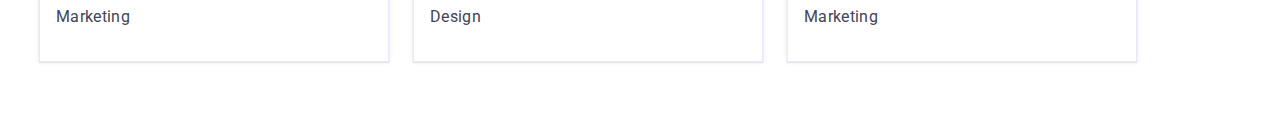
==== commit 3e3b1b89: "finish 3 sex" ====
--- a/index.html
+++ b/index.html
@@ -210,9 +210,9 @@
           <ul class="ourteam-list">
             <li class="ourteam-item">
                 <picture>
-                    <source media="(min-width: 1158px)" srcset="../images/desktop/mark_guerrero.jpg 1x, ../images/desktop/mark_guerrero@2x.jpg 2x">
-                    <source media="(min-width: 768px)" srcset="../images/tablet/mark_guerrero.jpg 1x, ../images/tablet/mark_guerrero@2x.jpg 2x">
-                    <source media="(max-width: 767px)" srcset="../images/modile/mark_guerrero.jpg 1x, ../images/modile/mark_guerrero@2x.jpg 2x">
+                    <source media="(min-width: 1158px)" srcset="./images/desktop/mark_guerrero.jpg 1x, ./images/desktop/mark_guerrero@2x.jpg 2x">
+                    <source media="(min-width: 768px)" srcset="./images/tablet/mark_guerrero.jpg 1x, ./images/tablet/mark_guerrero@2x.jpg 2x">
+                    <source media="(max-width: 767px)" srcset="./images/modile/mark_guerrero.jpg 1x, ./images/modile/mark_guerrero@2x.jpg 2x">
                 </picture>
               <img src="./images/mark_gyerrero.jpg" alt="Mark Guerrero" width="264" height="260"/>
               <div class="employee-characteristics">
@@ -253,9 +253,9 @@
             </li>
             <li class="ourteam-item">
                 <picture>
-                    <source media="(min-width: 1158px)" srcset="../images/desktop/tom_ford.jpg 1x, ../images/desktop/tom_ford@2x.jpg 2x">
-                    <source media="(min-width: 768px)" srcset="../images/tablet/tom_ford.jpg 1x, ../images/tablet/tom_ford@2x.jpg 2x">
-                    <source media="(max-width: 767px)" srcset="../images/modile/tom_ford.jpg 1x, ../images/modile/tom_ford@2x.jpg 2x">
+                    <source media="(min-width: 1158px)" srcset="./images/desktop/tom_ford.jpg 1x, ./images/desktop/tom_ford@2x.jpg 2x">
+                    <source media="(min-width: 768px)" srcset="./images/tablet/tom_ford.jpg 1x, ./images/tablet/tom_ford@2x.jpg 2x">
+                    <source media="(max-width: 767px)" srcset="./images/modile/tom_ford.jpg 1x, ./images/modile/tom_ford@2x.jpg 2x">
                 </picture>
               <img src="./images/tom_ford.jpg" alt="Tom Ford" width="264"
                 height="260"/>
@@ -299,9 +299,9 @@
             </li>
             <li class="ourteam-item">
                 <picture>
-                    <source media="(min-width: 1158px)" srcset="../images/desktop/camila_garcia.jpg 1x, ../images/desktop/camila_garcia@2x.jpg 2x">
-                    <source media="(min-width: 768px)" srcset="../images/tablet/camila_garcia.jpg 1x, ../images/tablet/camila_garcia@2x.jpg 2x">
-                    <source media="(max-width: 767px)" srcset="../images/modile/camila_garcia.jpg 1x, ../images/modile/camila_garcia@2x.jpg 2x">
+                    <source media="(min-width: 1158px)" srcset="./images/desktop/camila_garcia.jpg 1x, ./images/desktop/camila_garcia@2x.jpg 2x">
+                    <source media="(min-width: 768px)" srcset="./images/tablet/camila_garcia.jpg 1x, ./images/tablet/camila_garcia@2x.jpg 2x">
+                    <source media="(max-width: 767px)" srcset="./images/modile/camila_garcia.jpg 1x, ./images/modile/camila_garcia@2x.jpg 2x">
                 </picture>
               <img src="./images/camila_garcia.jpg" alt="Camila Garcia" width="264"
                 height="260"/>
@@ -345,9 +345,9 @@
             </li>
             <li class="ourteam-item">
                 <picture>
-                    <source media="(min-width: 1158px)" srcset="../images/desktop/daniel_wilson.jpg 1x, ../images/desktop/daniel_wilson@2x.jpg 2x">
-                    <source media="(min-width: 768px)" srcset="../images/tablet/daniel_wilson.jpg 1x, ../images/tablet/daniel_wilson@2x.jpg 2x">
-                    <source media="(max-width: 767px)" srcset="../images/modile/daniel_wilson.jpg 1x, ../images/modile/daniel_wilson@2x.jpg 2x">
+                    <source media="(min-width: 1158px)" srcset="./images/desktop/daniel_wilson.jpg 1x, ./images/desktop/daniel_wilson@2x.jpg 2x">
+                    <source media="(min-width: 768px)" srcset="./images/tablet/daniel_wilson.jpg 1x, ./images/tablet/daniel_wilson@2x.jpg 2x">
+                    <source media="(max-width: 767px)" srcset="./images/modile/daniel_wilson.jpg 1x, ./images/modile/daniel_wilson@2x.jpg 2x">
                 </picture>
               <img src="./images/daniel_wilson.jpg" alt="Daniel Wilson"
                 width="264"
@@ -402,9 +402,9 @@
             <li class="portfolio-item">
               <div class="box">
                 <picture>
-                    <source media="(min-width: 1158px)" srcset="../images/desktop/banking_app.jpg 1x, ../images/desktop/banking_app@2x.jpg 2x">
-                    <source media="(min-width: 768px)" srcset="../images/tablet/banking_app.jpg 1x, ../images/tablet/banking_app@2x.jpg 2x">
-                    <source media="(max-width: 767px)" srcset="../images/modile/banking_app.jpg 1x, ../images/modile/banking_app@2x.jpg 2x">
+                    <source media="(min-width: 1158px)" srcset="./images/desktop/banking_app.jpg 1x, ./images/desktop/banking_app@2x.jpg 2x">
+                    <source media="(min-width: 768px)" srcset="./images/tablet/banking_app.jpg 1x, ./images/tablet/banking_app@2x.jpg 2x">
+                    <source media="(max-width: 767px)" srcset="./images/modile/banking_app.jpg 1x, ./images/modile/banking_app@2x.jpg 2x">
                     <img src="./images/banking_app.jpg" alt="Banking App" width="360"
                   height="300"/>
                 </picture>
@@ -423,9 +423,9 @@
             <li class="portfolio-item">
               <div class="box">
                 <picture>
-                    <source media="(min-width: 1158px)" srcset="../images/desktop/cashless_payment.jpg 1x, ../images/desktop/cashless_payment@2x.jpg 2x">
-                    <source media="(min-width: 768px)" srcset="../images/tablet/cashless_payment.jpg 1x, ../images/tablet/cashless_payment@2x.jpg 2x">
-                    <source media="(max-width: 767px)" srcset="../images/modile/cashless_payment.jpg 1x, ../images/modile/cashless_payment@2x.jpg 2x">
+                    <source media="(min-width: 1158px)" srcset="./images/desktop/cashless_payment.jpg 1x, ./images/desktop/cashless_payment@2x.jpg 2x">
+                    <source media="(min-width: 768px)" srcset="./images/tablet/cashless_payment.jpg 1x, ./images/tablet/cashless_payment@2x.jpg 2x">
+                    <source media="(max-width: 767px)" srcset="./images/modile/cashless_payment.jpg 1x, ./images/modile/cashless_payment@2x.jpg 2x">
                     <img
                     src="./images/cashless_payment.jpg"
                     alt="Cashless Payment"
@@ -447,9 +447,9 @@
             <li class="portfolio-item">
               <div class="box">
                 <picture>
-                    <source media="(min-width: 1158px)" srcset="../images/desktop/meditation_app.jpg 1x, ../images/desktop/meditation_app@2x.jpg 2x">
-                    <source media="(min-width: 768px)" srcset="../images/tablet/meditation_app.jpg 1x, ../images/tablet/meditation_app@2x.jpg 2x">
-                    <source media="(max-width: 767px)" srcset="../images/modile/meditation_app.jpg 1x, ../images/modile/meditation_app@2x.jpg 2x">
+                    <source media="(min-width: 1158px)" srcset="./images/desktop/meditation_app.jpg 1x, ./images/desktop/meditation_app@2x.jpg 2x">
+                    <source media="(min-width: 768px)" srcset="./images/tablet/meditation_app.jpg 1x, ./images/tablet/meditation_app@2x.jpg 2x">
+                    <source media="(max-width: 767px)" srcset="./images/modile/meditation_app.jpg 1x, ./images/modile/meditation_app@2x.jpg 2x">
                     <img
                     src="./images/meditation_app.jpg"
                     alt="Meditation App"
@@ -471,9 +471,9 @@
             <li class="portfolio-item">
               <div class="box">
                 <picture>
-                    <source media="(min-width: 1158px)" srcset="../images/desktop/taxi_service.jpg 1x, ../images/desktop/taxi_service@2x.jpg 2x">
-                    <source media="(min-width: 768px)" srcset="../images/tablet/taxi_service.jpg 1x, ../images/tablet/taxi_service@2x.jpg 2x">
-                    <source media="(max-width: 767px)" srcset="../images/modile/taxi_service.jpg 1x, ../images/modile/taxi_service@2x.jpg 2x">
+                    <source media="(min-width: 1158px)" srcset="./images/desktop/taxi_service.jpg 1x, ./images/desktop/taxi_service@2x.jpg 2x">
+                    <source media="(min-width: 768px)" srcset="./images/tablet/taxi_service.jpg 1x, ./images/tablet/taxi_service@2x.jpg 2x">
+                    <source media="(max-width: 767px)" srcset="./images/modile/taxi_service.jpg 1x, ./images/modile/taxi_service@2x.jpg 2x">
                     <img
                     src="./images/taxi_service.jpg"
                     alt="Taxi Service"
@@ -495,9 +495,9 @@
             <li class="portfolio-item">
               <div class="box">
                 <picture>
-                    <source media="(min-width: 1158px)" srcset="../images/desktop/screen_illustration.jpg 1x, ../images/desktop/screen_illustration@2x.jpg 2x">
-                    <source media="(min-width: 768px)" srcset="../images/tablet/screen_illustration.jpg 1x, ../images/tablet/screen_illustration@2x.jpg 2x">
-                    <source media="(max-width: 767px)" srcset="../images/modile/screen_illustration.jpg 1x, ../images/modile/screen_illustration@2x.jpg 2x">
+                    <source media="(min-width: 1158px)" srcset="./images/desktop/screen_illustration.jpg 1x, ./images/desktop/screen_illustration@2x.jpg 2x">
+                    <source media="(min-width: 768px)" srcset="./images/tablet/screen_illustration.jpg 1x, ./images/tablet/screen_illustration@2x.jpg 2x">
+                    <source media="(max-width: 767px)" srcset="./images/modile/screen_illustration.jpg 1x, ./images/modile/screen_illustration@2x.jpg 2x">
                     <img
                   src="./images/screen_illustrations.jpg"
                   alt="Screen Illustrations"
@@ -519,9 +519,9 @@
             <li class="portfolio-item">
               <div class="box">
                 <picture>
-                    <source media="(min-width: 1158px)" srcset="../images/desktop/online_courses.jpg 1x, ../images/desktop/online_courses@2x.jpg 2x">
-                    <source media="(min-width: 768px)" srcset="../images/tablet/online_courses.jpg 1x, ../images/tablet/online_courses@2x.jpg 2x">
-                    <source media="(max-width: 767px)" srcset="../images/modile/online_courses.jpg 1x, ../images/modile/online_courses@2x.jpg 2x">
+                    <source media="(min-width: 1158px)" srcset="./images/desktop/online_courses.jpg 1x, ./images/desktop/online_courses@2x.jpg 2x">
+                    <source media="(min-width: 768px)" srcset="./images/tablet/online_courses.jpg 1x, ./images/tablet/online_courses@2x.jpg 2x">
+                    <source media="(max-width: 767px)" srcset="./images/modile/online_courses.jpg 1x, ./images/modile/online_courses@2x.jpg 2x">
                     <img
                     src="./images/online_courses.jpg"
                     alt="Online Courses"
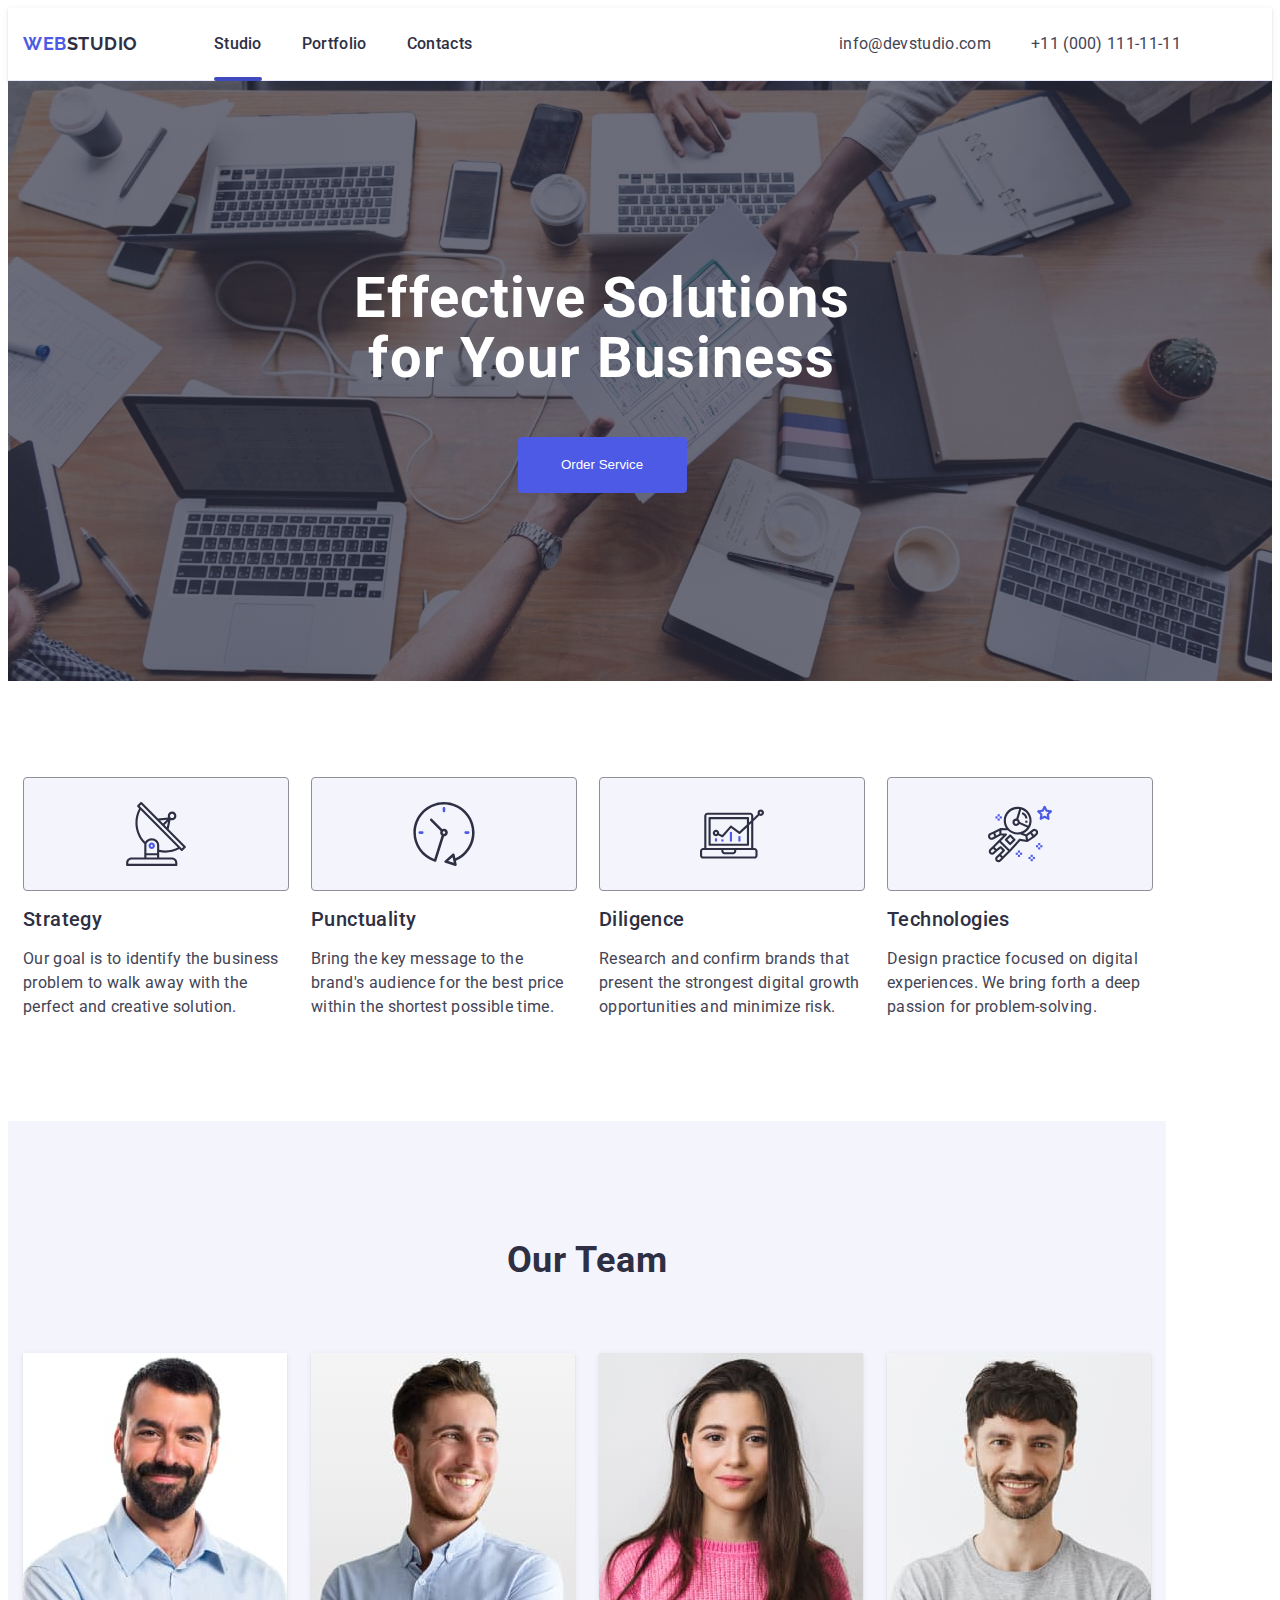
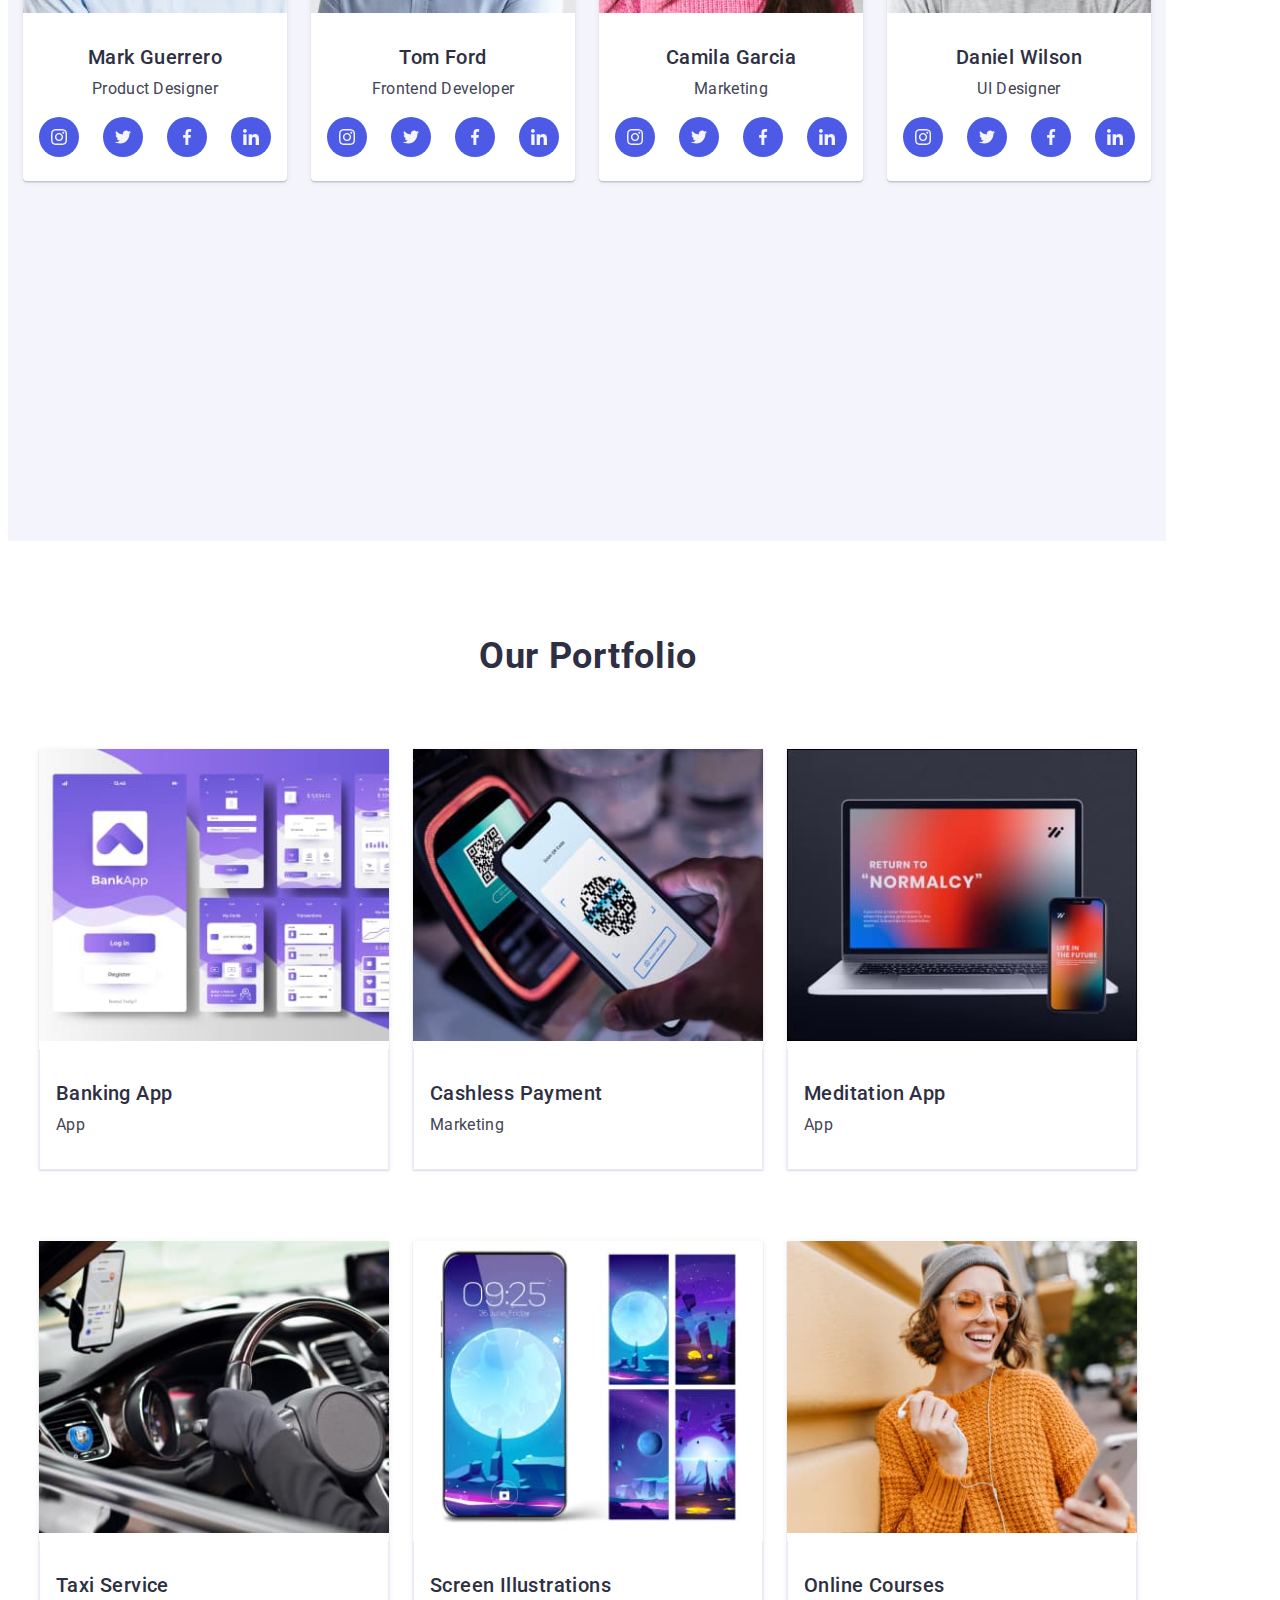
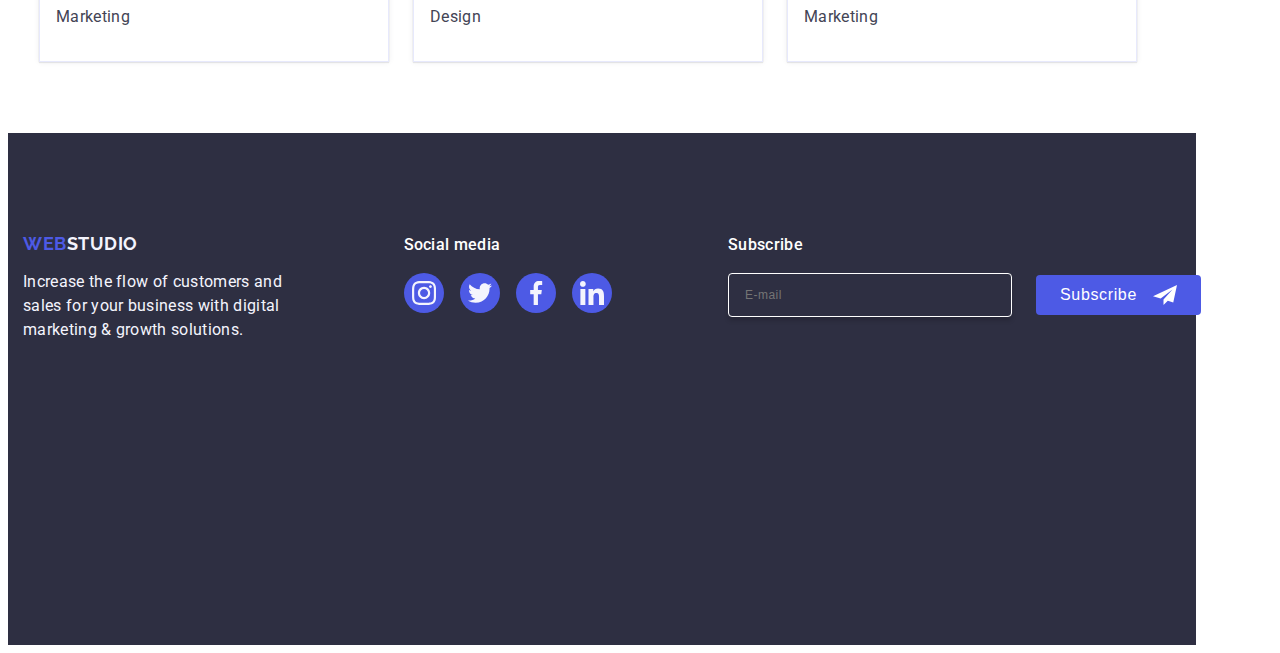
==== commit ab2a03bb: "finish footer" ====
--- a/index.html
+++ b/index.html
@@ -542,6 +542,74 @@
           </ul>
         </div>
       </section>
+
+<!-- footer -->
+
+<footer class="page-footer section footer-section">
+    <div class="container footer-content">
+      <div class="footer-item ">
+        <a class="logo logo-footer" href="./index.html"
+          >Web<span class="footer-logo">Studio</span></a>
+        <p class="footer-text">
+          Increase the flow of customers and sales for your business with
+          digital marketing & growth solutions.
+        </p>
+      </div>
+      <div class="footer-item">
+        <p class="social-text">Social media</p>
+        <ul class="footer-list">
+          <li class="item-footer">
+            <a href="" class="footer-link">
+              <svg class="classing-footer" width="24" height="24">
+                <use href="./images/icons.svg#icon-instagram"></use>
+              </svg>
+            </a>
+          </li>
+          <li class="item-footer">
+            <a href="" class="footer-link">
+              <svg class="classing-footer" width="24" height="24">
+                <use href="./images/icons.svg#icon-twitter"></use>
+              </svg>
+            </a>
+          </li>
+          <li class="item-footer">
+            <a href="" class="footer-link">
+              <svg class="classing-footer" width="24" height="24">
+                <use href="./images/icons.svg#icon-facebook"></use>
+              </svg>
+            </a>
+          </li>
+          <li class="item-footer">
+            <a href="" class="footer-link">
+              <svg class="classing-footer" width="24" height="24">
+                <use href="./images/icons.svg#icon-linkedin"></use>
+              </svg>
+            </a>
+          </li>
+        </ul>
+      </div>
+      <div class="form-footer ">
+      
+          <p class="form-footer-text">Subscribe</p>
+          <form class="form-footer-box">
+            <label class="label-fotter" for="input-footer">
+              <input class="input-footer"  name="input-footer" id="input-footer" type="email" placeholder="E-mail">
+            </label>
+
+            <button class="button-footer-submit" type="submit">Subscribe
+              <svg class="button-footer-icon" width="24" height="24">
+                <use href="./images/icons.svg#icon-Frame" ></use>
+            </svg> 
+            </button>
+
+          
+          </form>
+        
+
+      </div>
+    </div>
+  </footer>
+
     </main>
 
 
--- a/css/styles.css
+++ b/css/styles.css
@@ -980,4 +980,266 @@
             width: calc((100% - 48px) / 3);
             
           }
-  }+  }
+
+  /* footer */
+
+.page-footer {
+    width: 320px;
+    height: 664px;
+    padding: 96px 16px;
+  }
+
+  .footer-section {
+    background-color: #2e2f42;
+  }
+  
+  .footer-text {
+    font-weight: 400;
+    font-size: 16px;
+    line-height: 1.5;
+    letter-spacing: 0.02em;
+    color: #f4f4fd;
+    width: 288px;
+    
+  }
+  
+  .logo-footer {
+    margin-bottom: 16px;
+    display: inline-block;
+  }
+
+  .footer-logo {
+    color: #f4f4fd;
+  }
+  
+  .social-text {
+    font-weight: 500;
+    font-size: 16px;
+    line-height: 1.5;
+    letter-spacing: 0.02em;
+    color: #fff;
+    
+  }
+  
+  .social-text {
+    margin-bottom: 16px;
+  }
+  
+  .footer-list {
+    display: flex;
+    align-items: flex-start;
+    justify-content: flex-start;
+    flex-direction: row;
+    gap: 16px;
+  }
+
+  .footer-link {
+    width: 40px;
+    height: 40px;
+    background-color: #4d5ae5;
+    border-radius: 50%;
+    display: flex;
+    align-items: center;
+    justify-content: center;
+    transition: background-color 250ms cubic-bezier(0.4, 0, 0.2, 1);
+  }
+  
+  .footer-link:hover,
+  .footer-link:focus {
+    background-color: #31d0aa;
+  }
+  
+  .classing-footer {
+    fill: #f4f4fd;
+  }
+  
+  .form-footer {
+    width: 288px;
+    height: 136px;
+    display: flex;
+    align-items: center;
+    justify-content: center;
+    flex-direction: column;
+    flex-wrap: wrap;
+   
+  }
+  
+  @media screen and (max-width: 767px) {
+    .form-footer-box {
+        display: flex;
+        align-items: center;
+        justify-content: center;
+        flex-direction: column;
+        flex-wrap: wrap;
+          gap: 16px;
+      }
+
+      .footer-content {
+        display: flex;
+        align-items: center;
+        justify-content: center;
+        flex-direction: column;
+        flex-wrap: wrap;
+        gap: 72px;
+        flex-direction: row;
+      }
+
+      .footer-item {
+        display: flex;
+        align-items: center;
+        justify-content: center;
+        flex-direction: column;
+        flex-wrap: wrap;
+        width: 100%;
+        margin: 0;
+        padding: 0;
+       
+      }
+
+      .form-footer {
+        display: flex;
+        flex-direction: column;
+
+        align-items: flex-start;
+        justify-content: center;
+        flex-direction: row;
+        gap: 16px;
+
+        width: 288px;
+        height: 136px;
+    }
+
+  }
+
+
+   .form-footer-box {
+    display: flex;
+    gap: 24px;
+    align-items: center;
+    justify-content: center;
+}
+
+   .form-footer-text {
+    font-weight: 500;
+    font-size: 16px;
+    line-height: 1.5;
+    letter-spacing: 0.02em;
+    color: #fff;
+
+}
+ 
+    .form-footer-text {
+      font-weight: 500;
+      font-size: 16px;
+      line-height: 1.5;
+      letter-spacing: 0.02em;
+      color:  #fff;
+      margin-bottom: 16px;
+  }
+  
+  .input-footer {
+      background-color: transparent;
+      border: 1px solid #fff;
+    border-radius: 4px;
+    width: 264px;
+    height: 40px;
+    
+    color: #fff;
+    
+    font-size: 12px;
+    line-height: 2;
+    letter-spacing: 0.04em;
+    padding-left: 16px;
+    
+    box-shadow: 0 4px 4px 0 rgba(0, 0, 0, 0.15);
+  }
+  
+  .button-footer-submit {
+      min-width: 165px;
+      height: 40px;
+      display: flex;
+      justify-content: center;
+      align-items: center;
+      font-size: 16px;
+      font-weight: 500;
+      line-height: 1.5;
+      letter-spacing: 0.04em;
+      color: #ffffff;
+      cursor: pointer;
+      background-color: #4D5AE5;
+      border: none;
+      border-radius: 4px;
+      fill: #fff;
+  
+  }
+  
+  .button-footer-icon {
+      margin-left: 16px;
+  }
+
+  @media screen and (min-width: 768px) {
+    .page-footer {
+        width: 768px;
+        height: 456px;
+        padding: 96px 164px 96px 108px;
+       
+      }
+     
+        .footer-content {
+        padding: 0;
+        display: flex;
+        justify-content: flex-start;
+        align-items: center;
+        flex-direction: row;
+        flex-wrap: wrap;
+        
+     
+      }
+     
+    .form-footer-box {
+        gap: 24px;
+      }
+   
+      .form-footer {
+        display: flex;
+
+        align-items: flex-start;
+        justify-content: flex-start;
+        flex-direction: row;
+        width: 453px;
+        height: 80px;
+        margin-top: 72px;
+    }
+
+  }
+
+@media screen and (min-width: 1158px) {
+    .page-footer {
+        width: 1158px;
+        height: 312px;
+        padding: 100px 15px 100px 15px;
+       
+      }
+      .footer-content {
+        display: flex;
+        justify-content: space-between;
+        align-items: baseline;
+      }
+     
+      .footer-item {
+        display: block;
+       
+        /* margin-left: 80px */
+      }
+      .form-footer {
+        display: flex;
+        margin: 0;
+      }
+
+      .footer-text {
+        width: 264px;
+      }
+
+
+}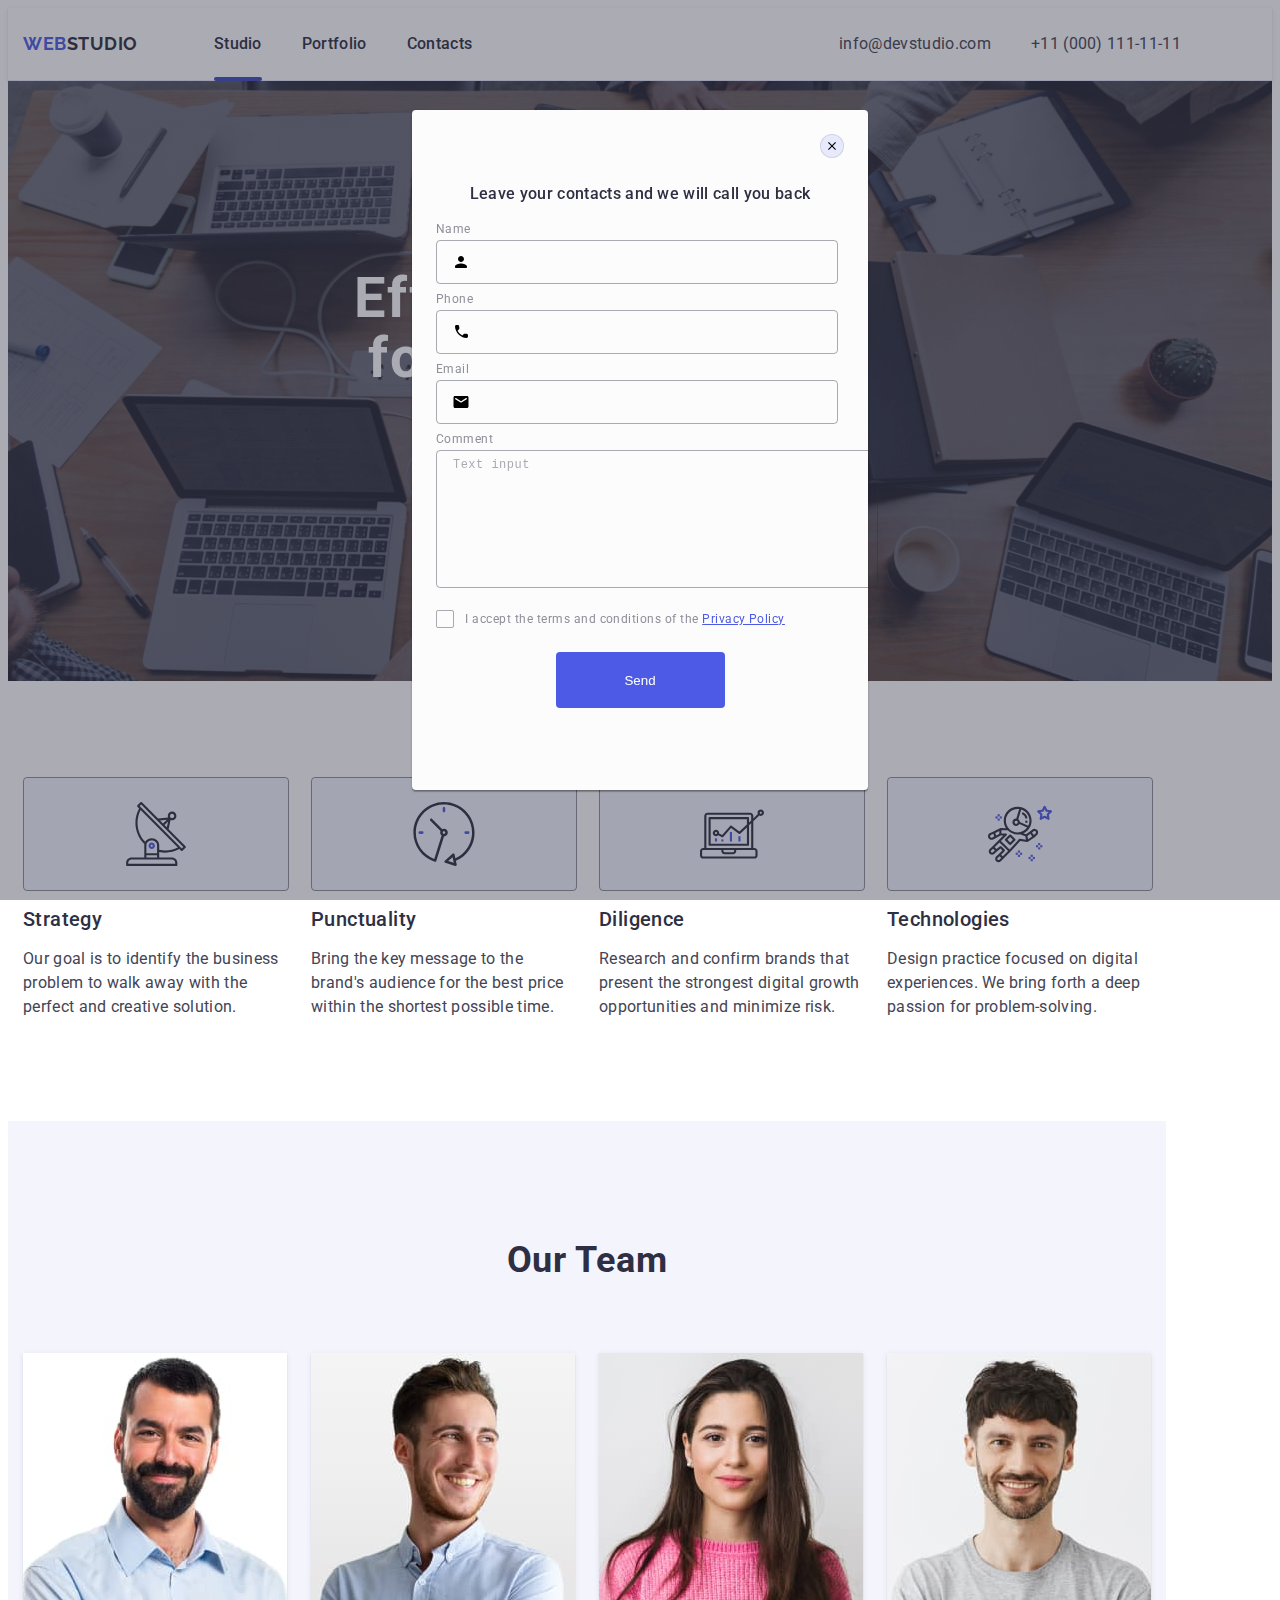
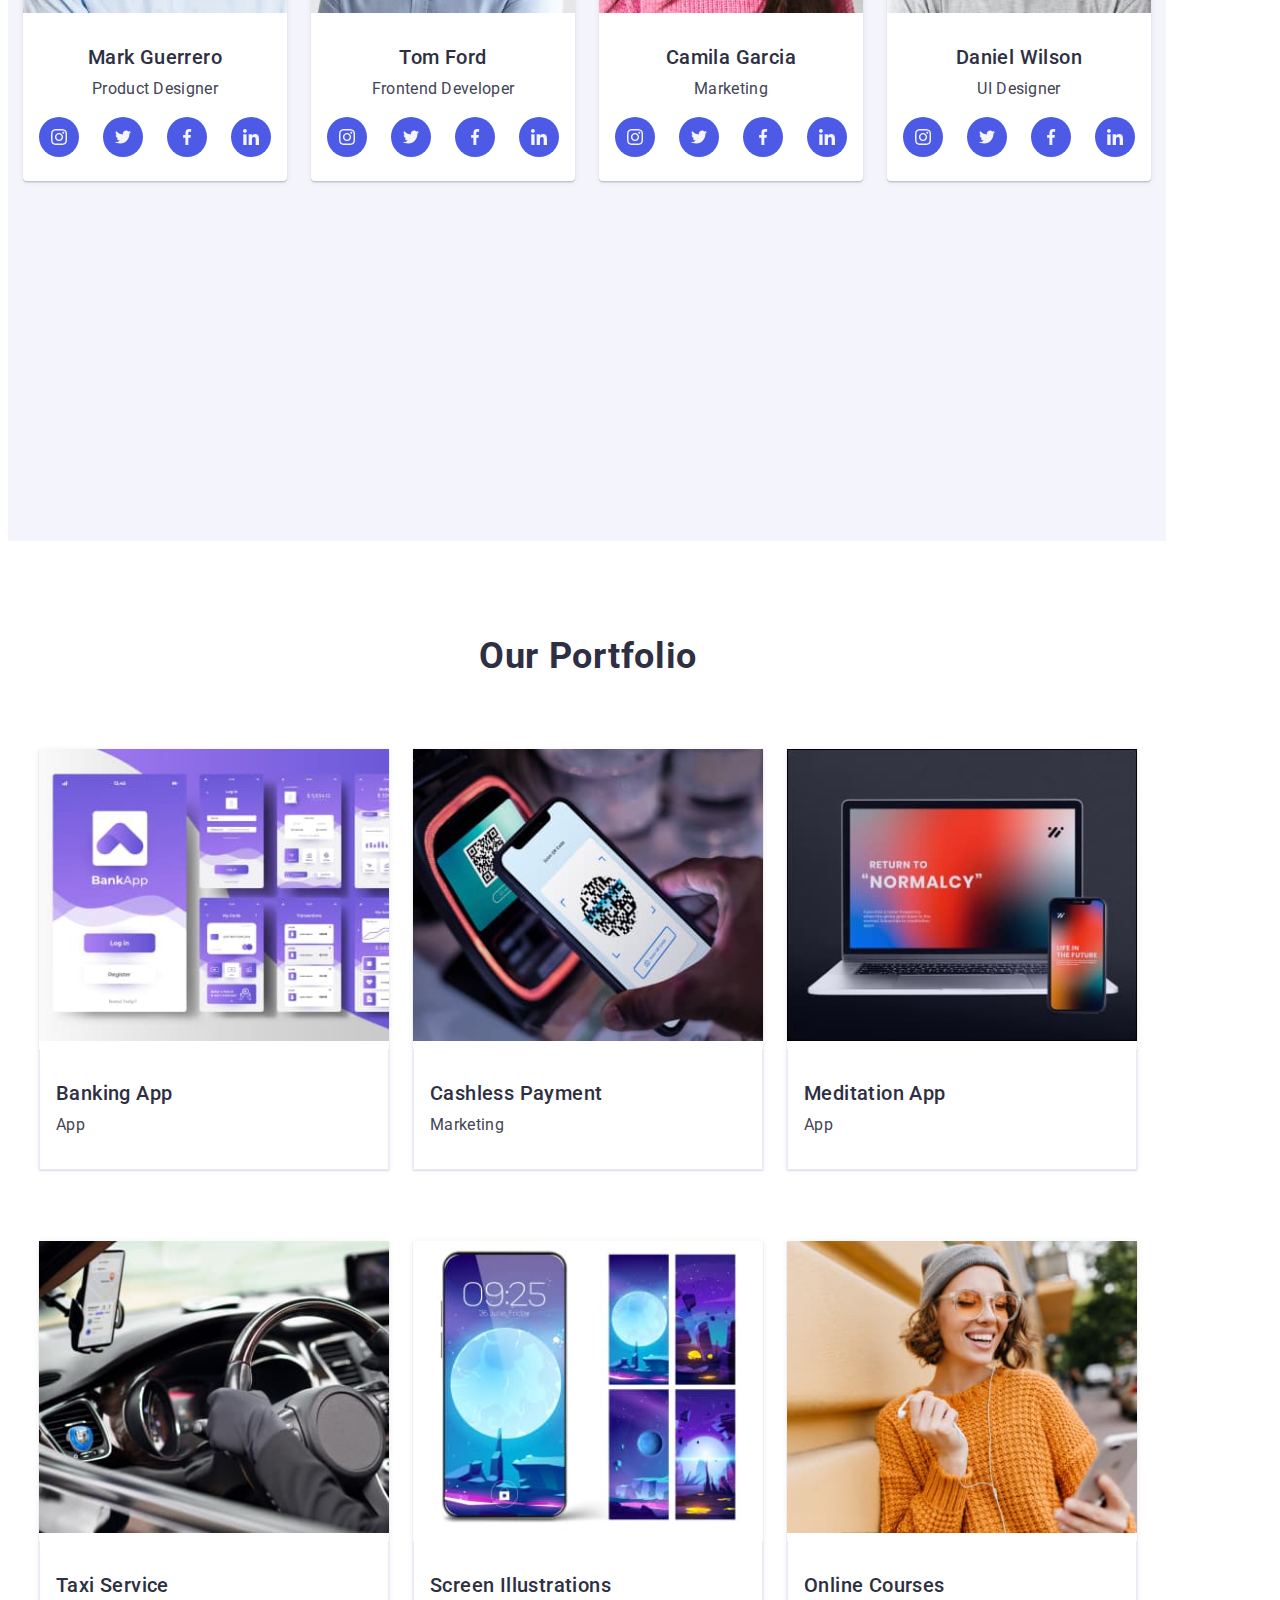
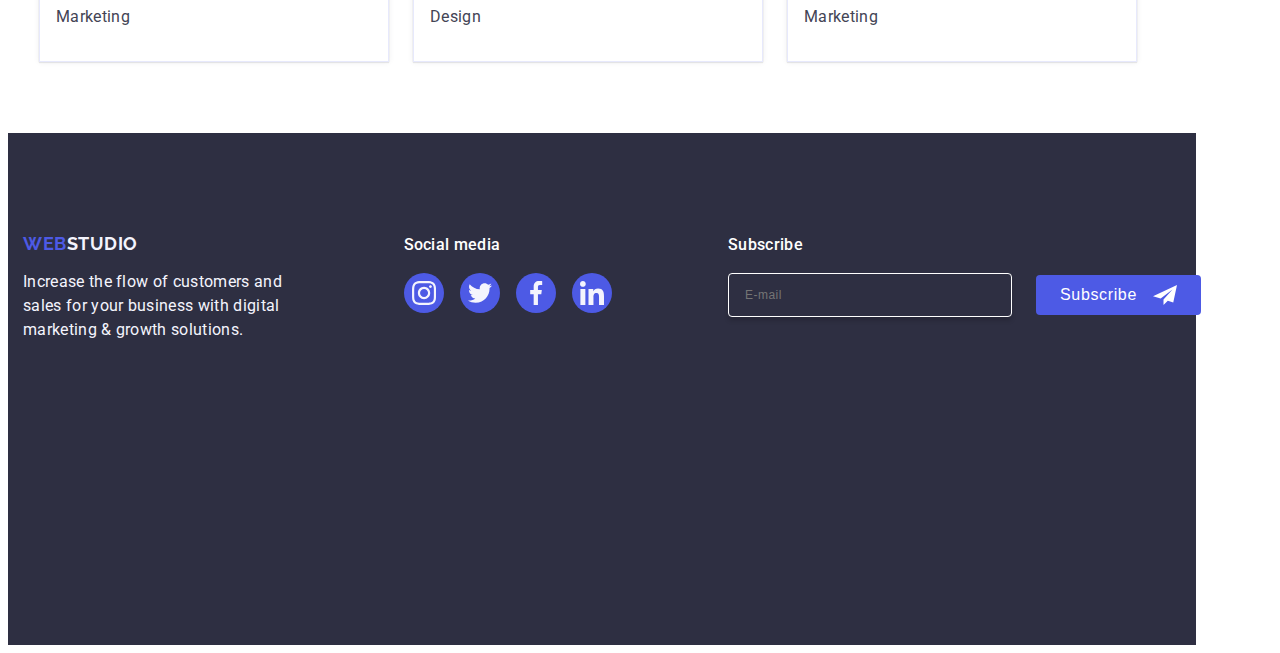
==== commit 92d9870c: "finish hw 6" ====
--- a/index.html
+++ b/index.html
@@ -543,6 +543,8 @@
         </div>
       </section>
 
+    </main>
+
 <!-- footer -->
 
 <footer class="page-footer section footer-section">
@@ -601,18 +603,100 @@
                 <use href="./images/icons.svg#icon-Frame" ></use>
             </svg> 
             </button>
-
-          
           </form>
-        
-
       </div>
     </div>
   </footer>
 
-    </main>
-
-
+  <!-- modal window -->
+  <div class="backdrop is-open">
+  <div class="modal">
+    <button  type="button" class="button-modal-close">
+      <svg class="icon-modal" width="8" height="8">
+        <use href="./images/icons.svg#icon-close"></use>
+      </svg>
+    </button>
+    
+      <p class="modal-text">Leave your contacts and we will call you back</p>
+    
+
+    
+
+    <form>
+        <div class="form-wrapper-cont">
+      
+        <label class="form-user-label" for="user-name">
+          Name</label>
+          <div class="input-object">
+            <input class="form-user-input" type="text" id="user-name" name="user-name" required/>
+          <svg  class="form-user-icon" width="18" height="24">
+            <use href="./images/icons.svg#icon-person"></use>
+          </svg>
+          </div>
+        
+     
+        </div>
+
+         <div class="form-wrapper-cont">
+      
+        <label class="form-user-label" for="phone-form">
+          Phone</label>
+          <div class="input-object">
+            <input class="form-user-input" type="number" id="phone-form" name="phone-form" required/>
+          <svg  class="form-user-icon" width="18" height="24">
+            <use href="./images/icons.svg#icon-phone"></use>
+          </svg>
+          </div>
+        
+     
+        </div>
+
+         <div class="form-wrapper-cont">
+      
+        <label class="form-user-label" for="email-form">
+         Email</label>
+          <div class="input-object">
+            <input class="form-user-input" type="email" id="email-form" name="email-form" required/>
+          <svg  class="form-user-icon" width="18" height="24">
+            <use href="./images/icons.svg#icon-email"></use>
+          </svg>
+          </div>
+        
+     
+        </div>
+
+         <div class="form-wrapper-comment">
+      
+        <label class="form-user-label" 
+        for="user-comment">Comment</label>
+         <textarea class="comment-form" id="user-comment" name="user-comment" placeholder="Text input"></textarea>
+          
+        
+     
+        </div>
+        <div class="form-wrapper-checkbox">
+            <input class="checkbox visually-hidden" type="checkbox" name="user-privacy" id="user-privacy" value="true" required>
+            <label class="form-user-checkbox" for="user-privacy">
+                <span class="castom-checkbox">
+                <svg class="castom-checkbox-icon" width="10" height="8">
+                    <use href="./images/icons.svg#icon-vector"></use>
+                </svg>
+            </span>
+                <span>
+                    I accept the terms and conditions of the 
+                <a href="#" class="political-form">Privacy Policy</a>
+                </span>
+            </label>
+        </div>
+        <button class="button-hero footer-buttom" type="submit">Send</button>
+        
+    </form>
+    
+  </div>
+
+</div>
+
+  
 
 
 
--- a/css/styles.css
+++ b/css/styles.css
@@ -431,7 +431,6 @@
  /* main */
 
  .page-hero.section {
-    margin-left: auto;
     margin-right: auto;
     max-width: 320px;
     height: 432px;
@@ -446,10 +445,6 @@
     background-position: center;
     background-size: cover;
   }
-
- 
-
-
 
   .hero-title {
     font-weight: 700;
@@ -1240,6 +1235,262 @@
       .footer-text {
         width: 264px;
       }
-
-
-}+}
+
+/* modal window */
+
+.backdrop {
+    position: fixed;
+    top: 0;
+    left: 0;
+  
+    width: 100%;
+    height: 100%;
+    background-color: rgba(46, 47, 66, 0.4);
+  
+    opacity: 0;
+    visibility: hidden;
+    pointer-events: none;
+  
+    transition: opacity 250ms cubic-bezier(0.4, 0, 0.2, 1),
+      visibility 250ms cubic-bezier(0.4, 0, 0.2, 1);
+  }
+  
+  .backdrop.is-open {
+    opacity: 1;
+    visibility: visible;
+    pointer-events: auto;
+  }
+  
+  .modal {
+    position: absolute;
+    top: 50%;
+    left: 50%;
+    padding: 72px 24px 24px 24px; 
+  
+    transform: translate(-50%, -50%);
+  
+    width: 408px;
+    min-height: 584px;
+    background: #fcfcfc;
+    box-shadow: 0px 1px 1px rgba(0, 0, 0, 0.14), 0px 1px 3px rgba(0, 0, 0, 0.12), 0 2px 1px 0 rgba(0, 0, 0, 0.2);
+    
+    border-radius: 4px;
+  
+    transition: transform 250ms cubic-bezier(0.4, 0, 0.2, 1);
+  }
+  .backdrop:not(.is-open) .modal {
+    transform: translate(-50%, -100%) scale(1.5);
+  }
+  
+  .button-modal-close {
+    position: absolute;
+    top: 24px;
+    right: 24px;
+    width: 24px;
+    height: 24px;
+    border-radius: 50%;
+    display: flex;
+    align-items: center;
+    justify-content: center;
+    background-color: #e7e9fc;
+    border: 1px solid rgba(0, 0, 0, 0.1);
+    padding: 0;
+    cursor: pointer;
+    transition: background-color 250ms cubic-bezier(0.4, 0, 0.2, 1), border 250ms cubic-bezier(0.4, 0, 0.2, 1);
+  }
+  
+  .button-modal-close:hover,
+  .button-modal-close:focus {
+    background-color: #404bbf;
+    border: none;
+    fill: #ffffff
+  }
+  
+  .icon-modal {
+      transition: fill 250ms cubic-bezier(0.4, 0, 0.2, 1);
+  }
+  
+  .icon-modal:hover,
+  .icon-modal:focus {
+    fill: #ffffff;
+  }
+  
+  .modal-text {
+    font-weight: 500;
+      font-size: 16px;
+    line-height: 1.5;
+    letter-spacing: 0.02em;
+    text-align: center;
+    color: #2e2f42;
+    margin-bottom: 16px;
+  }
+  
+  
+  /* .form-wrapper-cont {
+    margin-bottom: 8px;
+  } */
+  
+  .form-wrapper-comment {
+      margin-bottom: 16px;
+  }
+  .form-user-label {
+    display: block;
+    font-weight: 400;
+    font-size: 12px;
+    line-height: 1.17;
+    letter-spacing: 0.04em;
+    color: #8e8f99;
+  
+    margin-bottom: 4px;
+  }
+  .form-user-input {
+    width: 100%;
+    left: 16px;
+    border: 1px solid rgba(46, 47, 66, 0.4);
+    border-radius: 4px;
+    width: 360px;
+    height: 40px;
+    outline: transparent;
+    background-color: transparent; 
+    /* border: 1px solid #4d5ae5; */
+  
+    padding-left: 38px;
+    transition: border-color 250ms cubic-bezier(0.4, 0, 0.2, 1);
+  }
+  
+  .form-user-input:hover,
+  .form-user-input:focus {
+    border: 1px solid #4d5ae5;
+  }
+  
+  .form-user-icon {
+    position: absolute;
+    left: 16px;
+    top: 50%;
+    transform: translateY(-50%);
+    transition: fill 250ms cubic-bezier(0.4, 0, 0.2, 1);
+  }
+  
+  .form-user-input:hover + .form-user-icon,
+  .form-user-input:focus + .form-user-icon {
+    fill: #4d5ae5;
+  }
+  
+  .input-object {
+    position: relative;
+  }
+  
+  .comment-form {
+    border: 1px solid rgba(46, 47, 66, 0.4);
+    border-radius: 4px;
+    width: 100%;
+    min-height: 120px;
+    outline: none;
+    padding: 8px 16px;
+  
+    font-size: 12px;
+    line-height: 1.17;
+    letter-spacing: 0.04em;
+    color: rgba(46, 47, 66, 0.4); 
+  
+    background-color: transparent; 
+    outline: transparent; 
+    resize: none;
+  
+    transition: border-color 250ms cubic-bezier(0.4, 0, 0.2, 1);
+  }
+  
+  
+  
+  
+  
+  .comment-form::placeholder {
+    font-weight: 400;
+    font-size: 12px;
+    line-height: 1.16;
+    letter-spacing: 0.04em;
+    color: rgba(46, 47, 66, 0.4);
+  }
+  
+  .comment-form:hover,
+  .comment-form:focus {
+    border: 1px solid #4d5ae5;
+  }
+  
+  .political-form {
+    text-decoration: underline;
+    color: #4d5ae5; 
+  
+  }
+  
+  .castom-checkbox {
+    cursor: pointer;
+    display: inline-flex;
+    justify-content: center;
+    align-items: center;
+    fill: transparent;
+  
+    width: 16px;
+    height: 16px;
+    border-radius: 2px;
+    border: 1px solid rgba(46, 47, 66, 0.4);
+    margin-right: 8px;
+  
+    transition: background-color 250ms cubic-bezier(0.4, 0, 0.2, 1), border 250ms cubic-bezier(0.4, 0, 0.2, 1), fill 250ms cubic-bezier(0.4, 0, 0.2, 1);
+  
+  }
+  
+  .checkbox:checked + .form-user-checkbox .castom-checkbox {
+    border: transparent;
+    fill: #f4f4fd;
+    background-color: #404bbf;
+  }
+  .form-user-checkbox {
+    font-weight: 400;
+    font-size: 12px;
+    line-height: 1.17;
+    letter-spacing: 0.04em;
+    color: #8e8f99;
+  }
+  
+  .form-wrapper-checkbox {
+    margin-bottom: 24px;
+  }
+  
+  .form-wrapper-cont {
+      margin-bottom: 8px;
+  }
+  
+  
+  .footer-buttom {
+      margin-top: 0;
+  }
+  
+  @media screen and (max-width: 767px) {
+    .modal {
+        width: 288px;
+        height: 623px;
+        padding: 72px 16px 24px 16px;
+    }
+
+    .form-user-input {
+        width: 256px;
+        height: 40px;
+    }
+
+    .comment-form {
+        width: 256px;
+        height: 120px;
+    }
+   
+    .form-user-checkbox {
+        display: flex;
+        align-items: center;
+    }
+
+    .castom-checkbox {
+        flex-shrink: 0;
+    }
+
+  }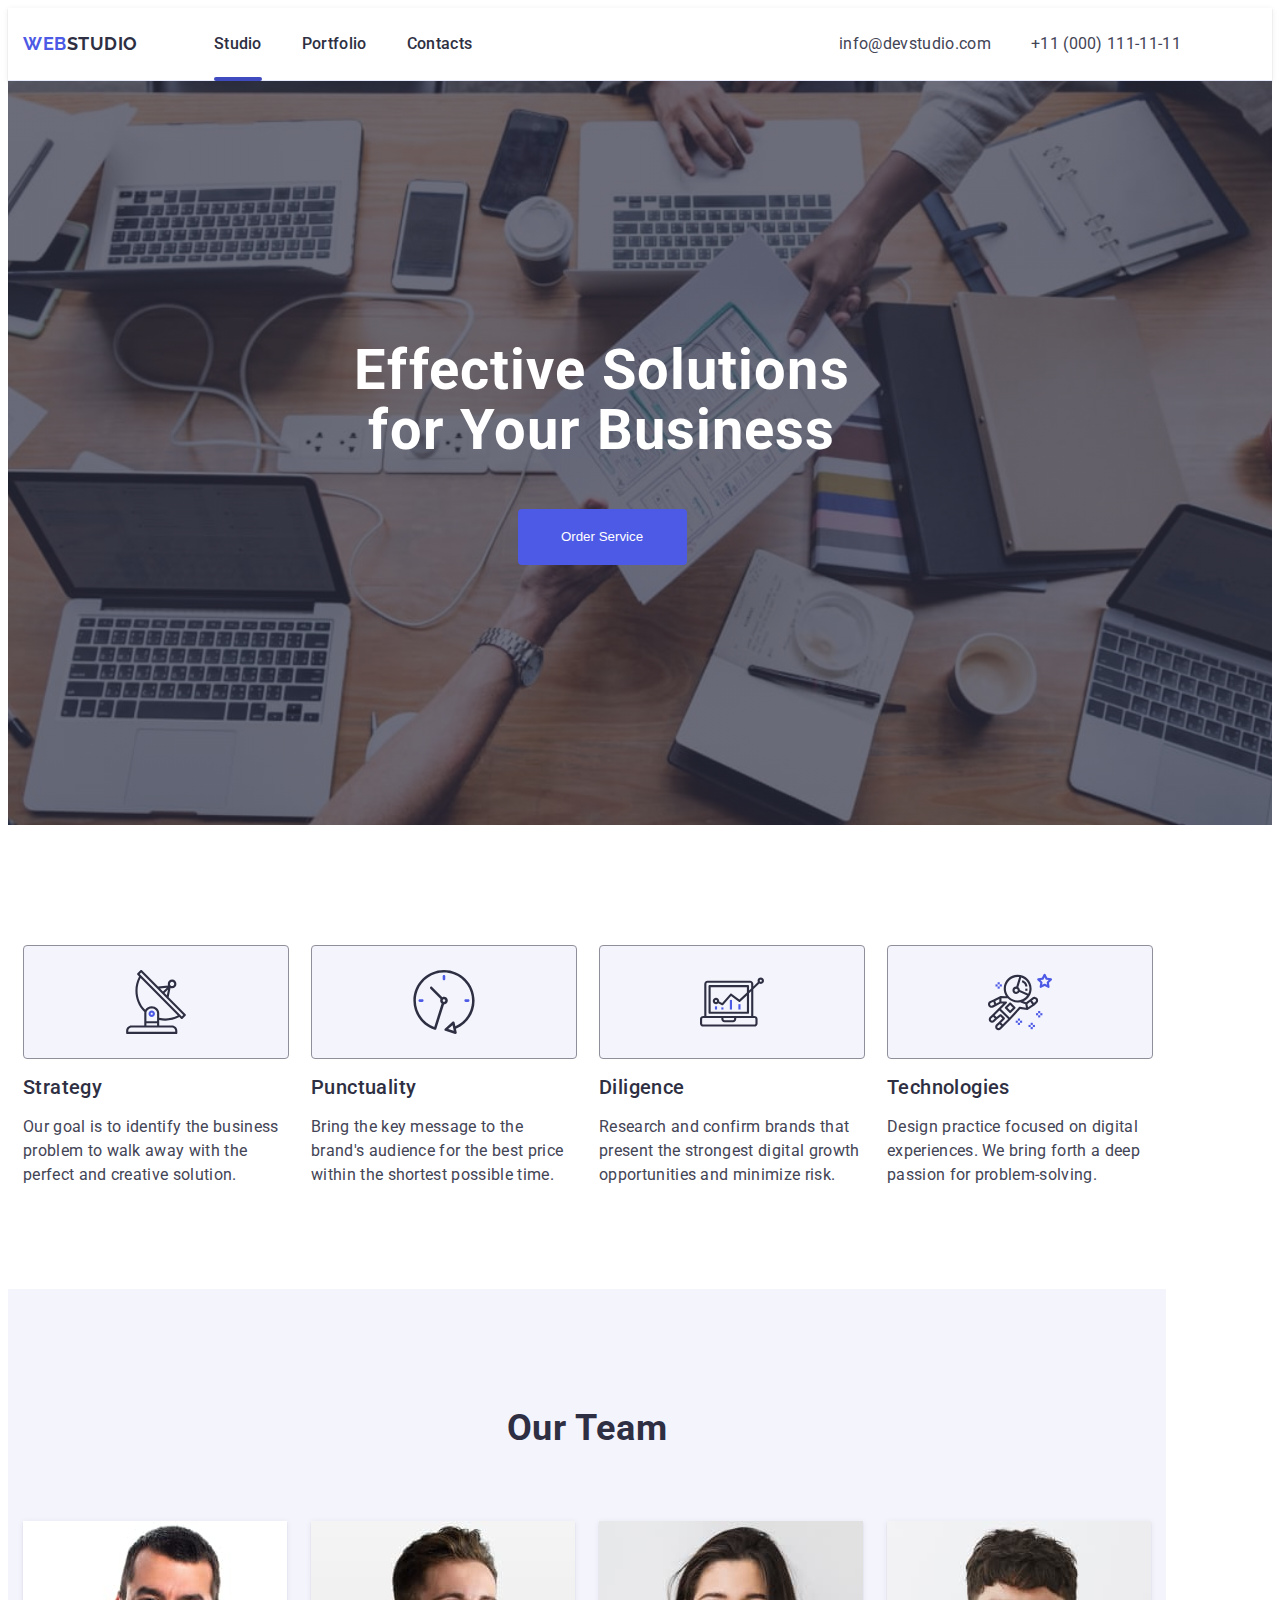
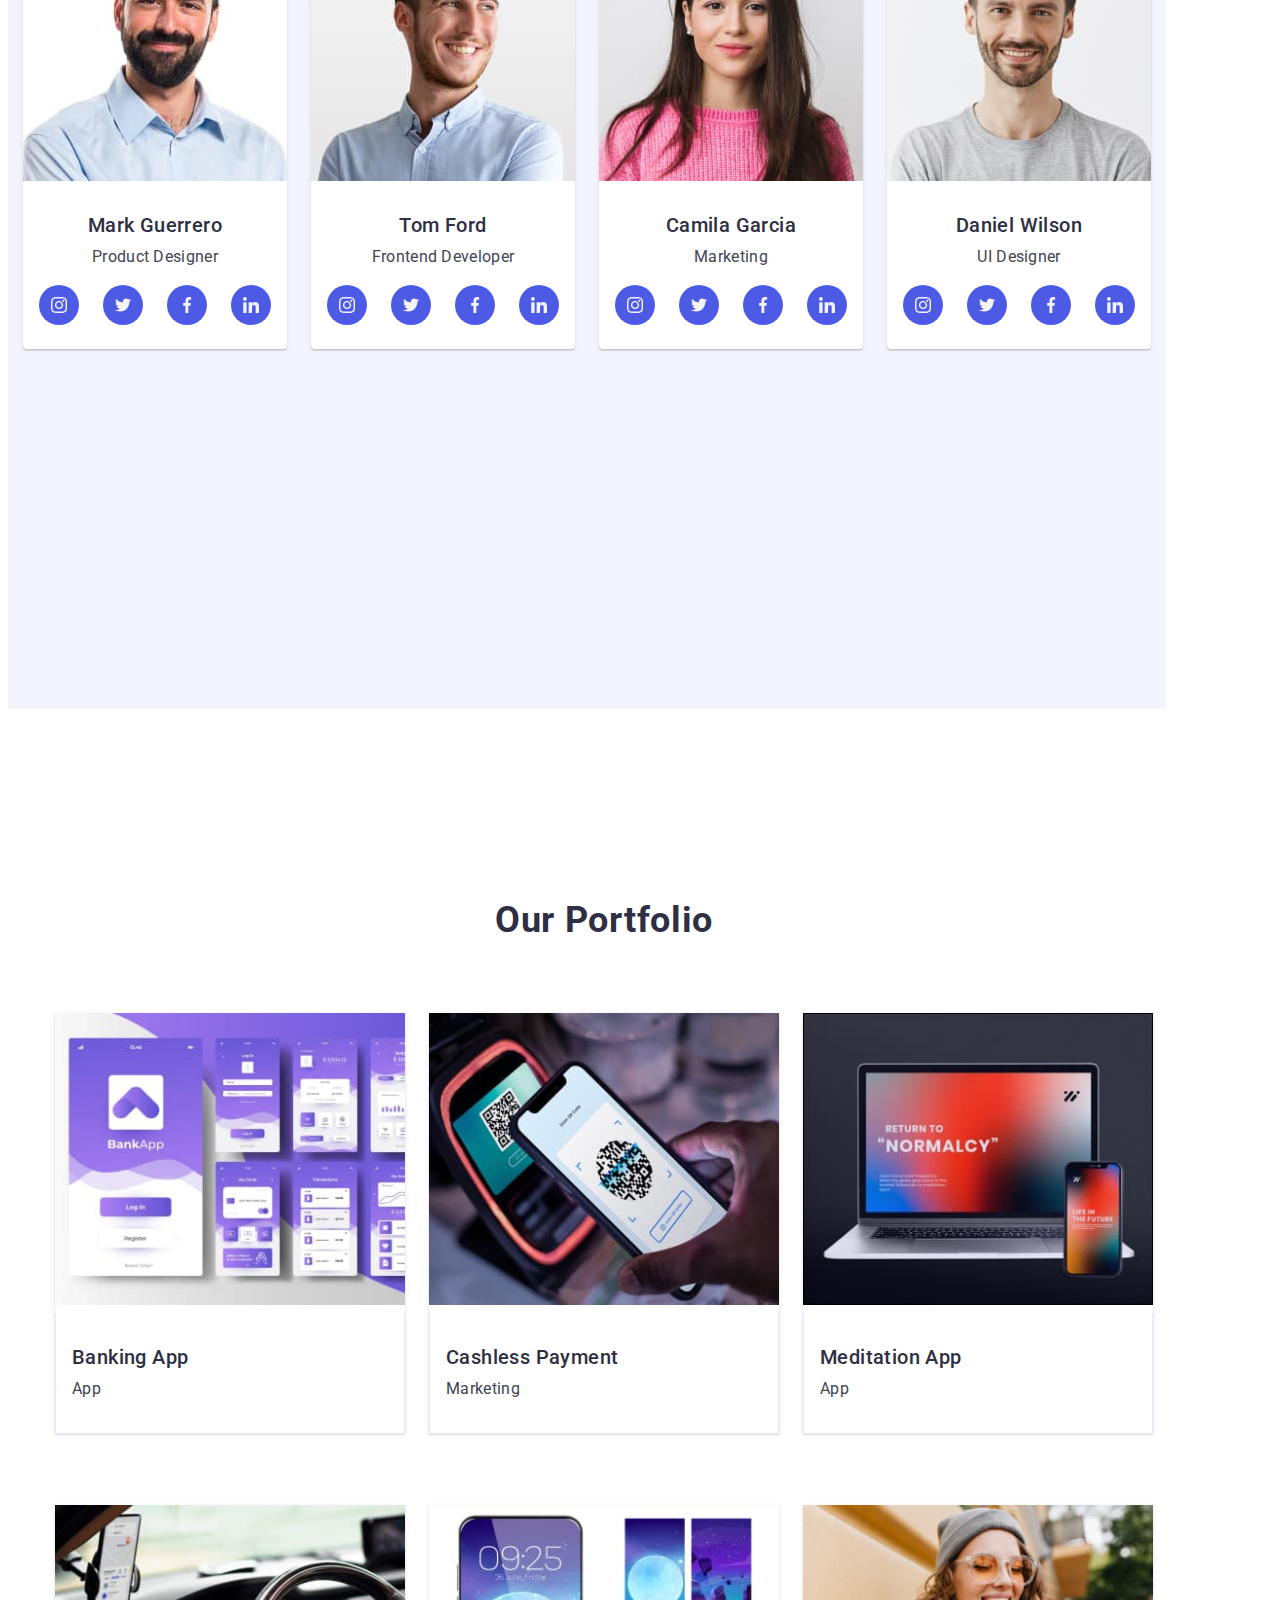
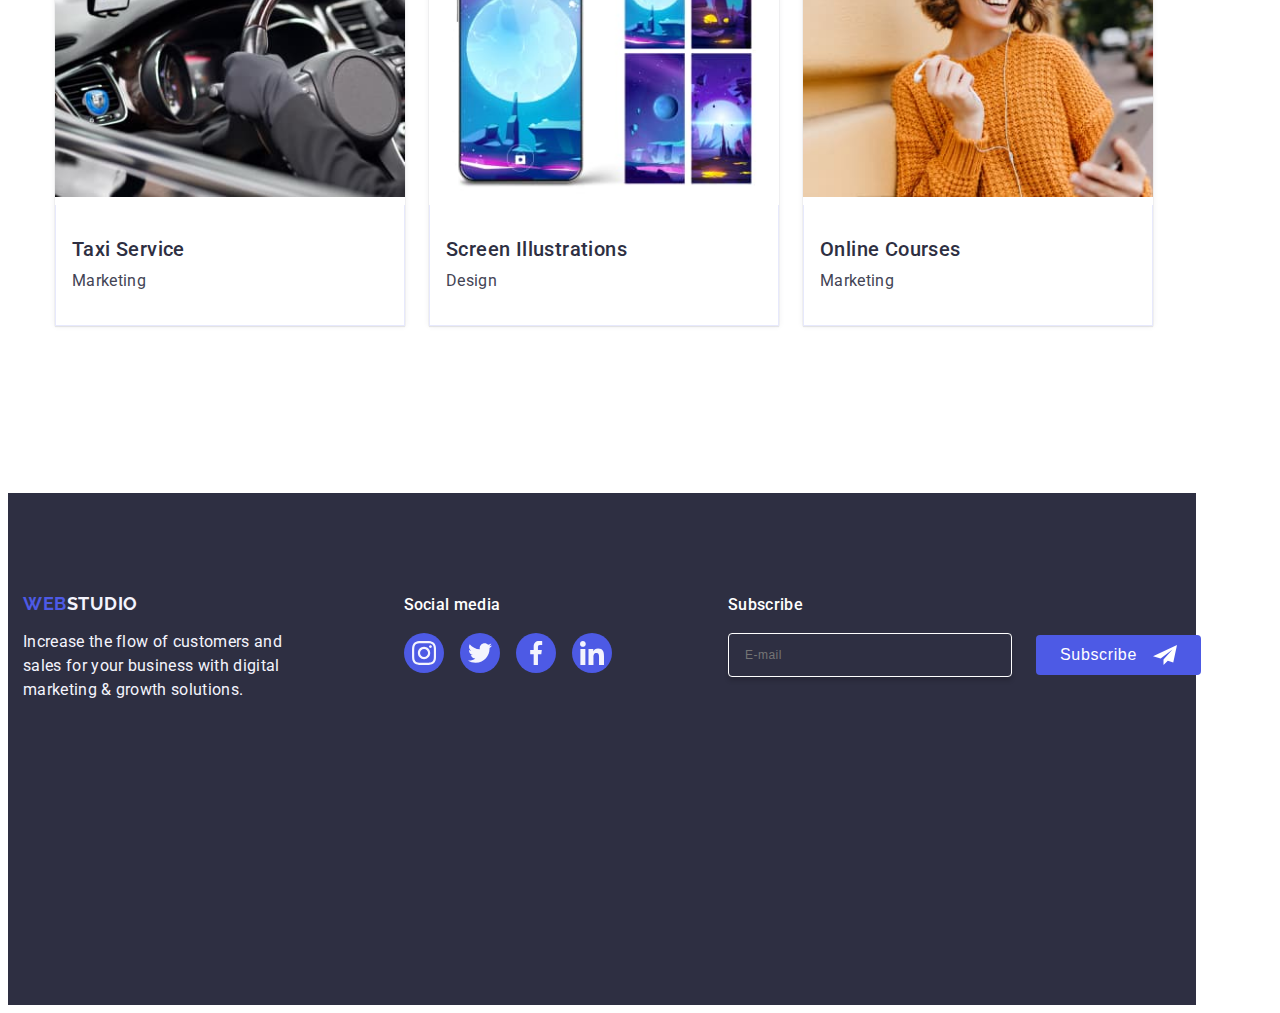
==== commit 1b9c4e41: "finished 6" ====
--- a/index.html
+++ b/index.html
@@ -147,7 +147,7 @@
   </section>
 
    <!-- peculiarities -->
-   <section class="section">
+   <section class="peculiarities-section">
     <div class="container ">
       <h2 class="visually-hidden">Peculiarities</h2>
       <ul class="peculiarities-list">
@@ -609,7 +609,7 @@
   </footer>
 
   <!-- modal window -->
-  <div class="backdrop is-open">
+  <div class="backdrop ">is-open
   <div class="modal">
     <button  type="button" class="button-modal-close">
       <svg class="icon-modal" width="8" height="8">
--- a/css/styles.css
+++ b/css/styles.css
@@ -4,7 +4,6 @@
     color: #434455;
     background-color: #fff;
   }
-  
   
   ul,
   ol {
@@ -23,6 +22,7 @@
   h4,
   h5,
   h6,
+
   p {
     margin: 0;
   }
@@ -88,8 +88,6 @@
   .contacts {
     display: none;
   }
-
-
 
   .logo {
     font-family: "Raleway", sans-serif;
@@ -301,8 +299,6 @@
         fill: #2e2f42;
     }
 
-  
-
   .mobile-menu-nav {
     margin-bottom: auto;
   }
@@ -339,7 +335,6 @@
     width: 193px;
     height: 72px;
 
-
     display: flex;
     align-items: flex-start;
     justify-content: flex-start;
@@ -371,14 +366,13 @@
 
     .mobile-contacts-link:hover,
     .mobile-contacts-link:focus {
-    font-weight: 400;
-    font-size: 16px;
-    line-height: 1.5;
-    letter-spacing: 0.02em;
-    color: #404bbf;
+        font-weight: 400;
+        font-size: 16px;
+        line-height: 1.5;
+        letter-spacing: 0.02em;
+        color: #404bbf;
     }
  
-
     .mobile-cocial-list {
         display: flex;
         align-items: flex-start;
@@ -390,7 +384,7 @@
 
         margin-top: 48px;
         margin-right: 24px;
-      }
+        }
       
       .mobile-cocial-link {
         display: block;
@@ -430,55 +424,56 @@
 
  /* main */
 
- .page-hero.section {
-    margin-right: auto;
-    max-width: 320px;
-    height: 432px;
-    background-color: rgba(46, 47, 66, 0.7);
-    background-image: linear-gradient(
-        rgba(46, 47, 66, 0.7),
-        rgba(46, 47, 66, 0.7)
-      ),
-      url(../images/modile/dark-bg@2x.jpg);
-  
-    background-repeat: no-repeat;
-    background-position: center;
-    background-size: cover;
-  }
-
-  .hero-title {
-    font-weight: 700;
-    font-size: 36px;
-    line-height: 1.11;
-    letter-spacing: 0.02em;
-    text-align: center;
-    color: #fff;
-
-    max-width: 216px;
-    margin-left: auto;
-    margin-right: auto;
-    padding-top: 72px;
-  }
-
-  .button-hero {
-    border-radius: 4px;
-    padding: 16px 32px;
-    width: 169px;
-    height: 56px;
-    margin-top: 72px;
-
-   display: block;
-   margin-left: auto;
-   margin-right: auto;
-   background: #4d5ae5;
-   color: #fff;
-   border: none;
-  }
-  
-  .button-hero:hover,
-  .button-hero:focus {
-  background-color: #404bbf;
-}
+    .page-hero.section {
+        margin-right: auto;
+        max-width: 320px;
+    
+        background-color: rgba(46, 47, 66, 0.7);
+        background-image: linear-gradient(
+            rgba(46, 47, 66, 0.7),
+            rgba(46, 47, 66, 0.7)
+        ),
+        url(../images/modile/dark-bg@2x.jpg);
+    
+        background-repeat: no-repeat;
+        background-position: center;
+        background-size: cover;
+        padding: 72px 0;
+
+    }
+
+    .hero-title {
+        font-weight: 700;
+        font-size: 36px;
+        line-height: 1.11;
+        letter-spacing: 0.02em;
+        text-align: center;
+        color: #fff;
+
+        max-width: 216px;
+        margin-left: auto;
+        margin-right: auto;
+    }
+
+    .button-hero {
+        border-radius: 4px;
+        padding: 16px 32px;
+        width: 169px;
+        height: 56px;
+        margin-top: 72px;
+
+        display: block;
+        margin-left: auto;
+        margin-right: auto;
+        background: #4d5ae5;
+        color: #fff;
+        border: none;
+    }
+  
+    .button-hero:hover,
+    .button-hero:focus {
+    background-color: #404bbf;
+    }
 
 @media screen and (min-width: 768px) {
     .page-hero.section {
@@ -528,54 +523,56 @@
 
 /* peculiarities */
 
-.peculiarities-list {
-    display: flex;
-    flex-wrap: wrap;
-    gap: 72px;
-    width: 288px;
-    
-    height: 696px;
-    margin-top: 96px ;
-    margin-bottom: 96px;
-  }
-  .peculiarities-item {
-    width: 100%;
-  }
+    .peculiarities-section{
+        padding-top: 96px;
+        padding-bottom: 96px;
+    }
+
+    .peculiarities-list {
+        display: flex;
+        flex-wrap: wrap;
+        gap: 72px;
+        width: 288px;
+        
+        height: 696px;
+    
+    }
+    .peculiarities-item {
+        width: 100%;
+    }
+    
+    .peculiarities-icon { 
+        display: none;
+        border: 1px solid #8e8f99;
+        border-radius: 4px;
+        width: 264px;
+        height: 112px;
+        background-color: #f4f4fd;
+        
+        justify-content: center;
+        align-items: center;
+        
+        margin-bottom: 8px;
+        
+    }
  
-  .peculiarities-icon { 
-    display: none;
-    border: 1px solid #8e8f99;
-    border-radius: 4px;
-    width: 264px;
-    height: 112px;
-    background-color: #f4f4fd;
-    
-    justify-content: center;
-    align-items: center;
-    
-    margin-bottom: 8px;
-      
-  }
- 
-  .peculiarities-title {
-    font-weight: 700;
-    font-size: 36px;
-    line-height: 1.11;
-    letter-spacing: 0.02em;
-    text-align: center;
-    color: #2e2f42;
-    
-  }
-
-  .peculiarities-text {
-    font-weight: 500;
-    font-size: 16px;
-    line-height: 1.5;
-    letter-spacing: 0.02em;
-    color: #434455;
-
-
-  }
+    .peculiarities-title {
+        font-weight: 700;
+        font-size: 36px;
+        line-height: 1.11;
+        letter-spacing: 0.02em;
+        text-align: center;
+        color: #2e2f42;
+        
+    }
+
+    .peculiarities-text {
+        font-weight: 500;
+        font-size: 16px;
+        line-height: 1.5;
+        letter-spacing: 0.02em;
+        color: #434455;
+    }
 
   @media screen and (min-width: 768px) {
    
@@ -583,6 +580,8 @@
         gap: 0;
         width: 736px;
         height: 312px;
+        justify-content: space-between;
+        align-content: space-between;
       }
 
       .peculiarities-item {
@@ -597,6 +596,11 @@
   }
 
   @media screen and (min-width: 1158px) {
+    .peculiarities-section{
+        padding-top: 120px;
+        padding-bottom: 120px;
+    }
+
     .peculiarities-icon { 
         display: flex;
       }
@@ -605,7 +609,6 @@
         gap: 24px;
         width: 1128px;
         height: 224px;
-        margin-bottom: 120px;
       }
 
       .peculiarities-text {
@@ -630,129 +633,124 @@
 
   /* our team */
 
-  .ourteam-title {
-    font-weight: 700;
-    font-size: 36px;
-    line-height: 1.11;
-    letter-spacing: 0.02em;
-    text-align: center;
-    color: #2e2f42;
-    text-transform: capitalize;
-
-    margin-bottom: 72px;
-  }
-
-  .ourteam-list {
-    background-color: #ffffff;
-  }
- 
-  .our-team {
-    min-width: 320px;
-    max-width: 1440px;
-    height: 2232px;
-    background-color: #f4f4fd;
-    padding-top: 96px;
-    padding-bottom: 96px ;
-  }
-
-  .ourteam-item {
-    background-color: #fff;
-  }
-
-  .title-team {
-    font-weight: 500;
-    font-size: 20px;
-    line-height: 1.2;
-    letter-spacing: 0.02em;
-    text-align: center;
-    color: #2e2f42;
-  }
-
-  .text-team {
-    font-size: 16px;
-    line-height: 1.5;
-    letter-spacing: 0.02em;
-  }
- 
-  
-  .ourteam-list {
-    gap: 72px;
-    background-color: #f4f4fd;
-
-    display: flex;
-   
-    align-items: center;
-    justify-content: flex-start; 
-    flex-direction: column;
-    
-   margin: 0 auto;
-  }
-
-  .ourteam-item {
-    display: flex;
-    align-items: center;
-    justify-content: center;
-    border-radius: 0 0 4px 4px;
-    flex-direction: column;
-   
-    width: 264px;
-    height: 428px;
-    box-shadow: 0 2px 1px 0 rgba(46, 47, 66, 0.08),
-      0 1px 1px 0 rgba(46, 47, 66, 0.16), 0 1px 6px 0 rgba(46, 47, 66, 0.08);
-  }
-
-  .employee-characteristics {
-    padding: 32px 0;
-  }
-
-  .title-team {
-    text-align: center;
-    margin-bottom: 8px;
-  }
-
-  .text-team {
-    text-align: center;
-  }
-
-  .cocial-list {
-    display: flex;
-    align-items: center;
-    justify-content: center;
-    flex-direction: row;
-    gap: 24px;
-    margin-top: 8px;
-  }
-
-  .cocial-link {
-    display: block;
-    width: 40px;
-    height: 40px;
-    fill: #4d5ae5;
-    transition: background-color 250ms cubic-bezier(0.4, 0, 0.2, 1);
-  
-    margin: 8px 0 0 0;
-  }
-
-  .link-social {
-    width: 100%;
-    height: 100%;
-    background-color: #4d5ae5;
-    border-radius: 50%;
-    display: flex;
-    align-items: center;
-    justify-content: center;
-    transition: background-color 250ms cubic-bezier(0.4, 0, 0.2, 1);
-  }
-
-
-.link-social:hover,
-.link-social:focus {
-  background-color: #404bbf;
-}
-
-.classing-link {
-    fill: #f4f4fd;
-  }
+    .ourteam-title {
+        font-weight: 700;
+        font-size: 36px;
+        line-height: 1.11;
+        letter-spacing: 0.02em;
+        text-align: center;
+        color: #2e2f42;
+        text-transform: capitalize;
+        margin-bottom: 72px;
+    }
+
+    .ourteam-list {
+        background-color: #ffffff;
+    }
+
+    .our-team {
+        background-color: #f4f4fd;
+        padding-top: 96px;
+        padding-bottom: 96px ;
+    }
+
+    .ourteam-item {
+        background-color: #fff;
+    }
+
+    .title-team {
+        font-weight: 500;
+        font-size: 20px;
+        line-height: 1.2;
+        letter-spacing: 0.02em;
+        text-align: center;
+        color: #2e2f42;
+    }
+
+    .text-team {
+        font-size: 16px;
+        line-height: 1.5;
+        letter-spacing: 0.02em;
+    }
+
+    .ourteam-list {
+        gap: 72px;
+        background-color: #f4f4fd;
+
+        display: flex;
+    
+        align-items: center;
+        justify-content: flex-start; 
+        flex-direction: column;
+        
+    margin: 0 auto;
+    }
+
+    .ourteam-item {
+        display: flex;
+        align-items: center;
+        justify-content: center;
+        border-radius: 0 0 4px 4px;
+        flex-direction: column;
+    
+        width: 264px;
+        height: 428px;
+        box-shadow: 0 2px 1px 0 rgba(46, 47, 66, 0.08),
+        0 1px 1px 0 rgba(46, 47, 66, 0.16), 0 1px 6px 0 rgba(46, 47, 66, 0.08);
+    }
+
+    .employee-characteristics {
+        padding: 32px 0;
+    }
+
+    .title-team {
+        text-align: center;
+        margin-bottom: 8px;
+    }
+
+    .text-team {
+        text-align: center;
+    }
+
+    .cocial-list {
+        display: flex;
+        align-items: center;
+        justify-content: center;
+        flex-direction: row;
+        gap: 24px;
+        margin-top: 8px;
+    }
+
+    .cocial-link {
+        display: block;
+        width: 40px;
+        height: 40px;
+        fill: #4d5ae5;
+        transition: background-color 250ms cubic-bezier(0.4, 0, 0.2, 1);
+    
+        margin: 8px 0 0 0;
+    }
+
+    .link-social {
+        width: 100%;
+        height: 100%;
+        background-color: #4d5ae5;
+        border-radius: 50%;
+        display: flex;
+        align-items: center;
+        justify-content: center;
+        transition: background-color 250ms cubic-bezier(0.4, 0, 0.2, 1);
+    }
+
+
+    .link-social:hover,
+    .link-social:focus {
+    background-color: #404bbf;
+    }
+
+    .classing-link {
+        fill: #f4f4fd;
+    }
   
   @media screen and (min-width: 768px) {
     .our-team {
@@ -765,7 +763,6 @@
       .ourteam-list {
         gap: 24px;
         height: 920px;
-        /* width: 552px; */
         flex-direction: row;
         flex-wrap: wrap;
       }
@@ -812,123 +809,119 @@
    
     }
   
-
     /* portfolio */
 
-    .portfolio-section {
-      
-    margin: 96px 16px;
-
-    }
-
-
-    .portfolio-title {
-    font-weight: 700;
-    font-size: 36px;
-    line-height: 1.11;
-    letter-spacing: 0.02em;
-    text-align: center;
-    color: #2e2f42;
-    text-transform: capitalize;
-  
-    margin-bottom: 72px;
-  }
-  
-  .portfolio-list {
-    background-color: #ffffff;
-    display: flex;
-    flex-wrap: wrap;
-    column-gap: 24px;
-    row-gap: 48px;
-   
-    align-items: center;
-   
-    flex-direction: row;
-  }
-  
-  .portfolio-item {
-    width: 288px;
-    height: 400px;
-  
-    box-shadow: 0 2px 1px 0 rgba(46, 47, 66, 0.08), 0 1px 1px 0 rgba(46, 47, 66, 0.16), 0 1px 6px 0 rgba(46, 47, 66, 0.08);
-background: #fff;
-    transition: background-color 250ms cubic-bezier(0.4, 0, 0.2, 1);
-    transition: box-shadow 250ms cubic-bezier(0.4, 0, 0.2, 1);
-    transform: translateY(0%);
-  }
-  
-  .portfolio-item:hover {
-    box-shadow: 0 2px 1px 0 rgba(46, 47, 66, 0.08),
-      0 1px 1px 0 rgba(46, 47, 66, 0.16), 0 1px 6px 0 rgba(46, 47, 66, 0.08);
-  }
-  
-  .portfolio-item:hover .text,
-  .portfolio-item:focus .text {
-    transform: translateY(0%);
-  
-    box-shadow: 0 2px 1px 0 rgba(46, 47, 66, 0.08),
-      0 1px 1px 0 rgba(46, 47, 66, 0.16), 0 1px 6px 0 rgba(46, 47, 66, 0.08);
-  }
-  
-
-   .box {
-    display: block;
-    max-width: 100%;
-    position: relative;
-  
-    margin: 0 auto;
-    /* background-color: #4d5ae5; */
-    overflow: hidden;
-  }
-  
-  .overlay p {
-    color: #f4f4fd;
-    padding: 40px 32px 164px 32px;
-    margin: 0;
-    font-weight: 400;
-    font-size: 16px;
-    line-height: 1.5;
-    letter-spacing: 0.02em;
-    transition: background-color 250ms cubic-bezier(0.4, 0, 0.2, 1);
-  }
-  
-  .text {
-    position: absolute;
-    top: 0;
-    font-size: 16px;
-    line-height: 1.5;
-    letter-spacing: 0.02em;
-    color: #f4f4fd;
-    padding: 40px 32px;
-    background-color: #4d5ae5;
-    height: 100%;
-    width: 100%;
-    transform: translateY(100%);
-    transition: transform 250ms cubic-bezier(0.4, 0, 0.2, 1);
-  }
-  
-  .container-item {
-    padding: 32px 16px;
-    border: 1px solid #e7e9fc;
-    border-top-style: none;
-  }
-  
-  .head-portfolio {
-    font-weight: 500;
-    font-size: 20px;
-    line-height: 1.2;
-    letter-spacing: 0.02em;
-    color: #2e2f42;
-  
-    margin-bottom: 8px;
-  }
-  
-  .portfolio-text {
-    line-height: 1.5;
-    letter-spacing: 0.02em;
-    font-size: 16px;
-    color: #434455;
-  }
+        .portfolio-section {
+        padding: 96px 16px;
+
+        }
+
+        .portfolio-title {
+        font-weight: 700;
+        font-size: 36px;
+        line-height: 1.11;
+        letter-spacing: 0.02em;
+        text-align: center;
+        color: #2e2f42;
+        text-transform: capitalize;
+    
+        margin-bottom: 72px;
+    }
+  
+    .portfolio-list {
+        background-color: #ffffff;
+        display: flex;
+        flex-wrap: wrap;
+        column-gap: 24px;
+        row-gap: 48px;
+    
+        align-items: center;
+    
+        flex-direction: row;
+    }
+  
+    .portfolio-item {
+        width: 288px;
+        height: 400px;
+    
+        box-shadow: 0 2px 1px 0 rgba(46, 47, 66, 0.08), 0 1px 1px 0 rgba(46, 47, 66, 0.16), 0 1px 6px 0 rgba(46, 47, 66, 0.08);
+        background: #fff;
+        transition: background-color 250ms cubic-bezier(0.4, 0, 0.2, 1);
+        transition: box-shadow 250ms cubic-bezier(0.4, 0, 0.2, 1);
+        transform: translateY(0%);
+    }
+  
+    .portfolio-item:hover {
+        box-shadow: 0 2px 1px 0 rgba(46, 47, 66, 0.08),
+        0 1px 1px 0 rgba(46, 47, 66, 0.16), 0 1px 6px 0 rgba(46, 47, 66, 0.08);
+    }
+  
+    .portfolio-item:hover .text,
+    .portfolio-item:focus .text {
+        transform: translateY(0%);
+    
+        box-shadow: 0 2px 1px 0 rgba(46, 47, 66, 0.08),
+        0 1px 1px 0 rgba(46, 47, 66, 0.16), 0 1px 6px 0 rgba(46, 47, 66, 0.08);
+    }
+  
+
+    .box {
+        display: block;
+        max-width: 100%;
+        position: relative;
+    
+        margin: 0 auto;
+        overflow: hidden;
+    }
+  
+    .overlay p {
+        color: #f4f4fd;
+        padding: 40px 32px 164px 32px;
+        margin: 0;
+        font-weight: 400;
+        font-size: 16px;
+        line-height: 1.5;
+        letter-spacing: 0.02em;
+        transition: background-color 250ms cubic-bezier(0.4, 0, 0.2, 1);
+    }
+    
+    .text {
+        position: absolute;
+        top: 0;
+        font-size: 16px;
+        line-height: 1.5;
+        letter-spacing: 0.02em;
+        color: #f4f4fd;
+        padding: 40px 32px;
+        background-color: #4d5ae5;
+        height: 100%;
+        width: 100%;
+        transform: translateY(100%);
+        transition: transform 250ms cubic-bezier(0.4, 0, 0.2, 1);
+    }
+    
+    .container-item {
+        padding: 32px 16px;
+        border: 1px solid #e7e9fc;
+        border-top-style: none;
+    }
+  
+    .head-portfolio {
+        font-weight: 500;
+        font-size: 20px;
+        line-height: 1.2;
+        letter-spacing: 0.02em;
+        color: #2e2f42;
+    
+        margin-bottom: 8px;
+    }
+    
+    .portfolio-text {
+        line-height: 1.5;
+        letter-spacing: 0.02em;
+        font-size: 16px;
+        color: #434455;
+    }
 
   @media screen and (min-width: 768px) {
     .portfolio-section {
@@ -938,127 +931,120 @@
     
         }
 
-        .portfolio-list {
-            display: flex;
-            
-            column-gap: 24px;
-            row-gap: 72px;
-            align-items: center;
-            flex-direction: row;
-            flex-wrap: wrap;
-          }
-
-          .portfolio-item {
-            /* width: 356px; */
-            height: 420px;
-            width: calc((100% - 24px) / 2);
-           
+    .portfolio-list {
+        display: flex;
         
-          }
-
-          .box {
-            display:inline-block;
-       
-            height: 300px;
-            display: flex;
-          }
-  }
+        column-gap: 24px;
+        row-gap: 72px;
+        align-items: center;
+        flex-direction: row;
+        flex-wrap: wrap;
+        }
+
+    .portfolio-item {
+        height: 420px;
+        width: calc((100% - 24px) / 2);
+        }
+
+    .box {
+        display:inline-block;
+        height: 300px;
+        display: flex;
+        }
+  }
+
   @media screen and (min-width: 1158px) {
     .portfolio-section {
         width: 1128px;
         height: 1000px;
-        /* margin: 96px 16px; */
-    
         }
 
-        .portfolio-item {
-            width: calc((100% - 48px) / 3);
-            
-          }
+    .portfolio-item {
+        width: calc((100% - 48px) / 3);
+        
+        }
   }
 
   /* footer */
 
-.page-footer {
-    width: 320px;
-    height: 664px;
-    padding: 96px 16px;
-  }
-
-  .footer-section {
-    background-color: #2e2f42;
-  }
-  
-  .footer-text {
-    font-weight: 400;
-    font-size: 16px;
-    line-height: 1.5;
-    letter-spacing: 0.02em;
-    color: #f4f4fd;
-    width: 288px;
-    
-  }
-  
-  .logo-footer {
-    margin-bottom: 16px;
-    display: inline-block;
-  }
-
-  .footer-logo {
-    color: #f4f4fd;
-  }
-  
-  .social-text {
-    font-weight: 500;
-    font-size: 16px;
-    line-height: 1.5;
-    letter-spacing: 0.02em;
-    color: #fff;
-    
-  }
-  
-  .social-text {
-    margin-bottom: 16px;
-  }
-  
-  .footer-list {
-    display: flex;
-    align-items: flex-start;
-    justify-content: flex-start;
-    flex-direction: row;
-    gap: 16px;
-  }
-
-  .footer-link {
-    width: 40px;
-    height: 40px;
-    background-color: #4d5ae5;
-    border-radius: 50%;
-    display: flex;
-    align-items: center;
-    justify-content: center;
-    transition: background-color 250ms cubic-bezier(0.4, 0, 0.2, 1);
-  }
-  
-  .footer-link:hover,
-  .footer-link:focus {
-    background-color: #31d0aa;
-  }
-  
-  .classing-footer {
-    fill: #f4f4fd;
-  }
-  
-  .form-footer {
-    width: 288px;
-    height: 136px;
-    display: flex;
-    align-items: center;
-    justify-content: center;
-    flex-direction: column;
-    flex-wrap: wrap;
-   
-  }
+    .page-footer {
+        width: 320px;
+        height: 664px;
+        padding: 96px 16px;
+    }
+
+    .footer-section {
+        background-color: #2e2f42;
+    }
+    
+    .footer-text {
+        font-weight: 400;
+        font-size: 16px;
+        line-height: 1.5;
+        letter-spacing: 0.02em;
+        color: #f4f4fd;
+        width: 288px;
+        
+    }
+  
+    .logo-footer {
+        margin-bottom: 16px;
+        display: inline-block;
+    }
+
+    .footer-logo {
+        color: #f4f4fd;
+    }
+    
+    .social-text {
+        font-weight: 500;
+        font-size: 16px;
+        line-height: 1.5;
+        letter-spacing: 0.02em;
+        color: #fff;
+        
+    }
+    
+    .social-text {
+        margin-bottom: 16px;
+    }
+    
+    .footer-list {
+        display: flex;
+        align-items: flex-start;
+        justify-content: flex-start;
+        flex-direction: row;
+        gap: 16px;
+    }
+
+    .footer-link {
+        width: 40px;
+        height: 40px;
+        background-color: #4d5ae5;
+        border-radius: 50%;
+        display: flex;
+        align-items: center;
+        justify-content: center;
+        transition: background-color 250ms cubic-bezier(0.4, 0, 0.2, 1);
+    }
+    
+    .footer-link:hover,
+    .footer-link:focus {
+        background-color: #31d0aa;
+    }
+    
+    .classing-footer {
+        fill: #f4f4fd;
+    }
+    
+    .form-footer {
+        display: flex;
+        align-items: center;
+        justify-content: center;
+        flex-direction: column;
+        flex-wrap: wrap;
+    
+    }
   
   @media screen and (max-width: 767px) {
     .form-footer-box {
@@ -1100,85 +1086,79 @@
         justify-content: center;
         flex-direction: row;
         gap: 16px;
-
-        width: 288px;
-        height: 136px;
-    }
-
-  }
-
-
-   .form-footer-box {
-    display: flex;
-    gap: 24px;
-    align-items: center;
-    justify-content: center;
-}
-
-   .form-footer-text {
-    font-weight: 500;
-    font-size: 16px;
-    line-height: 1.5;
-    letter-spacing: 0.02em;
-    color: #fff;
-
-}
+    }
+
+  }
+
+
+    .form-footer-box {
+        display: flex;
+        gap: 24px;
+        align-items: center;
+        justify-content: center;
+    }
+
+    .form-footer-text {
+        font-weight: 500;
+        font-size: 16px;
+        line-height: 1.5;
+        letter-spacing: 0.02em;
+        color: #fff;
+
+    }
  
-    .form-footer-text {
-      font-weight: 500;
-      font-size: 16px;
-      line-height: 1.5;
-      letter-spacing: 0.02em;
-      color:  #fff;
-      margin-bottom: 16px;
-  }
-  
-  .input-footer {
-      background-color: transparent;
-      border: 1px solid #fff;
-    border-radius: 4px;
-    width: 264px;
-    height: 40px;
-    
-    color: #fff;
-    
-    font-size: 12px;
-    line-height: 2;
-    letter-spacing: 0.04em;
-    padding-left: 16px;
-    
-    box-shadow: 0 4px 4px 0 rgba(0, 0, 0, 0.15);
-  }
-  
-  .button-footer-submit {
-      min-width: 165px;
-      height: 40px;
-      display: flex;
-      justify-content: center;
-      align-items: center;
-      font-size: 16px;
-      font-weight: 500;
-      line-height: 1.5;
-      letter-spacing: 0.04em;
-      color: #ffffff;
-      cursor: pointer;
-      background-color: #4D5AE5;
-      border: none;
-      border-radius: 4px;
-      fill: #fff;
-  
-  }
-  
-  .button-footer-icon {
-      margin-left: 16px;
-  }
+        .form-footer-text {
+        font-weight: 500;
+        font-size: 16px;
+        line-height: 1.5;
+        letter-spacing: 0.02em;
+        color:  #fff;
+        margin-bottom: 16px;
+    }
+  
+    .input-footer {  
+        background-color: transparent;
+        border: 1px solid #fff;
+        border-radius: 4px;
+        width: 264px;
+        height: 40px;
+        color: #fff;
+        
+        font-size: 12px;
+        line-height: 2;
+        letter-spacing: 0.04em;
+        padding-left: 16px;
+        box-shadow: 0 4px 4px 0 rgba(0, 0, 0, 0.15);
+    }
+  
+    .button-footer-submit {
+        min-width: 165px;
+        height: 40px;
+        display: flex;
+        justify-content: center;
+        align-items: center;
+        font-size: 16px;
+        font-weight: 500;
+        line-height: 1.5;
+        letter-spacing: 0.04em;
+        color: #ffffff;
+        cursor: pointer;
+        background-color: #4D5AE5;
+        border: none;
+        border-radius: 4px;
+        fill: #fff;
+    
+    }
+  
+    .button-footer-icon {
+        margin-left: 16px;
+    }
 
   @media screen and (min-width: 768px) {
     .page-footer {
         width: 768px;
         height: 456px;
         padding: 96px 164px 96px 108px;
-       
       }
      
         .footer-content {
@@ -1188,8 +1168,6 @@
         align-items: center;
         flex-direction: row;
         flex-wrap: wrap;
-        
-     
       }
      
     .form-footer-box {
@@ -1224,8 +1202,6 @@
      
       .footer-item {
         display: block;
-       
-        /* margin-left: 80px */
       }
       .form-footer {
         display: flex;
@@ -1239,233 +1215,226 @@
 
 /* modal window */
 
-.backdrop {
-    position: fixed;
-    top: 0;
-    left: 0;
-  
-    width: 100%;
-    height: 100%;
-    background-color: rgba(46, 47, 66, 0.4);
-  
-    opacity: 0;
-    visibility: hidden;
-    pointer-events: none;
-  
-    transition: opacity 250ms cubic-bezier(0.4, 0, 0.2, 1),
-      visibility 250ms cubic-bezier(0.4, 0, 0.2, 1);
-  }
-  
-  .backdrop.is-open {
-    opacity: 1;
-    visibility: visible;
-    pointer-events: auto;
-  }
-  
-  .modal {
-    position: absolute;
-    top: 50%;
-    left: 50%;
-    padding: 72px 24px 24px 24px; 
-  
-    transform: translate(-50%, -50%);
-  
-    width: 408px;
-    min-height: 584px;
-    background: #fcfcfc;
-    box-shadow: 0px 1px 1px rgba(0, 0, 0, 0.14), 0px 1px 3px rgba(0, 0, 0, 0.12), 0 2px 1px 0 rgba(0, 0, 0, 0.2);
-    
-    border-radius: 4px;
-  
-    transition: transform 250ms cubic-bezier(0.4, 0, 0.2, 1);
-  }
-  .backdrop:not(.is-open) .modal {
-    transform: translate(-50%, -100%) scale(1.5);
-  }
-  
-  .button-modal-close {
-    position: absolute;
-    top: 24px;
-    right: 24px;
-    width: 24px;
-    height: 24px;
-    border-radius: 50%;
-    display: flex;
-    align-items: center;
-    justify-content: center;
-    background-color: #e7e9fc;
-    border: 1px solid rgba(0, 0, 0, 0.1);
-    padding: 0;
-    cursor: pointer;
-    transition: background-color 250ms cubic-bezier(0.4, 0, 0.2, 1), border 250ms cubic-bezier(0.4, 0, 0.2, 1);
-  }
-  
-  .button-modal-close:hover,
-  .button-modal-close:focus {
-    background-color: #404bbf;
-    border: none;
-    fill: #ffffff
-  }
-  
-  .icon-modal {
-      transition: fill 250ms cubic-bezier(0.4, 0, 0.2, 1);
-  }
-  
-  .icon-modal:hover,
-  .icon-modal:focus {
-    fill: #ffffff;
-  }
-  
-  .modal-text {
-    font-weight: 500;
-      font-size: 16px;
-    line-height: 1.5;
-    letter-spacing: 0.02em;
-    text-align: center;
-    color: #2e2f42;
-    margin-bottom: 16px;
-  }
-  
-  
-  /* .form-wrapper-cont {
-    margin-bottom: 8px;
-  } */
-  
-  .form-wrapper-comment {
-      margin-bottom: 16px;
-  }
-  .form-user-label {
-    display: block;
-    font-weight: 400;
-    font-size: 12px;
-    line-height: 1.17;
-    letter-spacing: 0.04em;
-    color: #8e8f99;
-  
-    margin-bottom: 4px;
-  }
-  .form-user-input {
-    width: 100%;
-    left: 16px;
-    border: 1px solid rgba(46, 47, 66, 0.4);
-    border-radius: 4px;
-    width: 360px;
-    height: 40px;
-    outline: transparent;
-    background-color: transparent; 
-    /* border: 1px solid #4d5ae5; */
-  
-    padding-left: 38px;
-    transition: border-color 250ms cubic-bezier(0.4, 0, 0.2, 1);
-  }
-  
-  .form-user-input:hover,
-  .form-user-input:focus {
-    border: 1px solid #4d5ae5;
-  }
-  
-  .form-user-icon {
-    position: absolute;
-    left: 16px;
-    top: 50%;
-    transform: translateY(-50%);
-    transition: fill 250ms cubic-bezier(0.4, 0, 0.2, 1);
-  }
-  
-  .form-user-input:hover + .form-user-icon,
-  .form-user-input:focus + .form-user-icon {
-    fill: #4d5ae5;
-  }
-  
-  .input-object {
-    position: relative;
-  }
-  
-  .comment-form {
-    border: 1px solid rgba(46, 47, 66, 0.4);
-    border-radius: 4px;
-    width: 100%;
-    min-height: 120px;
-    outline: none;
-    padding: 8px 16px;
-  
-    font-size: 12px;
-    line-height: 1.17;
-    letter-spacing: 0.04em;
-    color: rgba(46, 47, 66, 0.4); 
-  
-    background-color: transparent; 
-    outline: transparent; 
-    resize: none;
-  
-    transition: border-color 250ms cubic-bezier(0.4, 0, 0.2, 1);
-  }
-  
-  
-  
-  
-  
-  .comment-form::placeholder {
-    font-weight: 400;
-    font-size: 12px;
-    line-height: 1.16;
-    letter-spacing: 0.04em;
-    color: rgba(46, 47, 66, 0.4);
-  }
-  
-  .comment-form:hover,
-  .comment-form:focus {
-    border: 1px solid #4d5ae5;
-  }
-  
-  .political-form {
-    text-decoration: underline;
-    color: #4d5ae5; 
-  
-  }
-  
-  .castom-checkbox {
-    cursor: pointer;
-    display: inline-flex;
-    justify-content: center;
-    align-items: center;
-    fill: transparent;
-  
-    width: 16px;
-    height: 16px;
-    border-radius: 2px;
-    border: 1px solid rgba(46, 47, 66, 0.4);
-    margin-right: 8px;
-  
-    transition: background-color 250ms cubic-bezier(0.4, 0, 0.2, 1), border 250ms cubic-bezier(0.4, 0, 0.2, 1), fill 250ms cubic-bezier(0.4, 0, 0.2, 1);
-  
-  }
-  
-  .checkbox:checked + .form-user-checkbox .castom-checkbox {
-    border: transparent;
-    fill: #f4f4fd;
-    background-color: #404bbf;
-  }
-  .form-user-checkbox {
-    font-weight: 400;
-    font-size: 12px;
-    line-height: 1.17;
-    letter-spacing: 0.04em;
-    color: #8e8f99;
-  }
-  
-  .form-wrapper-checkbox {
-    margin-bottom: 24px;
-  }
-  
-  .form-wrapper-cont {
-      margin-bottom: 8px;
-  }
-  
-  
-  .footer-buttom {
-      margin-top: 0;
-  }
+    .backdrop {
+        position: fixed;
+        top: 0;
+        left: 0;
+    
+        width: 100%;
+        height: 100%;
+        background-color: rgba(46, 47, 66, 0.4);
+    
+        opacity: 0;
+        visibility: hidden;
+        pointer-events: none;
+    
+        transition: opacity 250ms cubic-bezier(0.4, 0, 0.2, 1),
+        visibility 250ms cubic-bezier(0.4, 0, 0.2, 1);
+    }
+  
+    .backdrop.is-open {
+        opacity: 1;
+        visibility: visible;
+        pointer-events: auto;
+    }
+  
+    .modal {
+        position: absolute;
+        top: 50%;
+        left: 50%;
+        padding: 72px 24px 24px 24px; 
+    
+        transform: translate(-50%, -50%);
+    
+        width: 408px;
+        min-height: 584px;
+        background: #fcfcfc;
+        box-shadow: 0px 1px 1px rgba(0, 0, 0, 0.14), 0px 1px 3px rgba(0, 0, 0, 0.12), 0 2px 1px 0 rgba(0, 0, 0, 0.2);
+        
+        border-radius: 4px;
+    
+        transition: transform 250ms cubic-bezier(0.4, 0, 0.2, 1);
+    }
+
+    .backdrop:not(.is-open) .modal {
+        transform: translate(-50%, -100%) scale(1.5);
+    }
+  
+    .button-modal-close {
+        position: absolute;
+        top: 24px;
+        right: 24px;
+        width: 24px;
+        height: 24px;
+        border-radius: 50%;
+        display: flex;
+        align-items: center;
+        justify-content: center;
+        background-color: #e7e9fc;
+        border: 1px solid rgba(0, 0, 0, 0.1);
+        padding: 0;
+        cursor: pointer;
+        transition: background-color 250ms cubic-bezier(0.4, 0, 0.2, 1), border 250ms cubic-bezier(0.4, 0, 0.2, 1);
+    }
+  
+    .button-modal-close:hover,
+    .button-modal-close:focus {
+        background-color: #404bbf;
+        border: none;
+        fill: #ffffff
+    }
+    
+    .icon-modal {
+        transition: fill 250ms cubic-bezier(0.4, 0, 0.2, 1);
+    }
+    
+    .icon-modal:hover,
+    .icon-modal:focus {
+        fill: #ffffff;
+    }
+    
+    .modal-text {
+        font-weight: 500;
+        font-size: 16px;
+        line-height: 1.5;
+        letter-spacing: 0.02em;
+        text-align: center;
+        color: #2e2f42;
+        margin-bottom: 16px;
+    }
+  
+    .form-wrapper-comment {
+        margin-bottom: 16px;
+    }
+
+    .form-user-label {
+        display: block;
+        font-weight: 400;
+        font-size: 12px;
+        line-height: 1.17;
+        letter-spacing: 0.04em;
+        color: #8e8f99;
+    
+        margin-bottom: 4px;
+    }
+
+    .form-user-input {
+        width: 100%;
+        left: 16px;
+        border: 1px solid rgba(46, 47, 66, 0.4);
+        border-radius: 4px;
+        width: 360px;
+        height: 40px;
+        outline: transparent;
+        background-color: transparent; 
+    
+        padding-left: 38px;
+        transition: border-color 250ms cubic-bezier(0.4, 0, 0.2, 1);
+    }
+  
+    .form-user-input:hover,
+    .form-user-input:focus {
+        border: 1px solid #4d5ae5;
+    }
+  
+    .form-user-icon {
+        position: absolute;
+        left: 16px;
+        top: 50%;
+        transform: translateY(-50%);
+        transition: fill 250ms cubic-bezier(0.4, 0, 0.2, 1);
+    }
+  
+    .form-user-input:hover + .form-user-icon,
+    .form-user-input:focus + .form-user-icon {
+        fill: #4d5ae5;
+    }
+  
+    .input-object {
+        position: relative;
+    }
+  
+    .comment-form {
+        border: 1px solid rgba(46, 47, 66, 0.4);
+        border-radius: 4px;
+        width: 100%;
+        min-height: 120px;
+        outline: none;
+        padding: 8px 16px;
+    
+        font-size: 12px;
+        line-height: 1.17;
+        letter-spacing: 0.04em;
+        color: rgba(46, 47, 66, 0.4); 
+    
+        background-color: transparent; 
+        outline: transparent; 
+        resize: none;
+    
+        transition: border-color 250ms cubic-bezier(0.4, 0, 0.2, 1);
+    }
+  
+    .comment-form::placeholder {
+        font-weight: 400;
+        font-size: 12px;
+        line-height: 1.16;
+        letter-spacing: 0.04em;
+        color: rgba(46, 47, 66, 0.4);
+    }
+    
+    .comment-form:hover,
+    .comment-form:focus {
+        border: 1px solid #4d5ae5;
+    }
+    
+    .political-form {
+        text-decoration: underline;
+        color: #4d5ae5; 
+    
+    }
+  
+    .castom-checkbox {
+        cursor: pointer;
+        display: inline-flex;
+        justify-content: center;
+        align-items: center;
+        fill: transparent;
+    
+        width: 16px;
+        height: 16px;
+        border-radius: 2px;
+        border: 1px solid rgba(46, 47, 66, 0.4);
+        margin-right: 8px;
+    
+        transition: background-color 250ms cubic-bezier(0.4, 0, 0.2, 1), border 250ms cubic-bezier(0.4, 0, 0.2, 1), fill 250ms cubic-bezier(0.4, 0, 0.2, 1);
+    
+    }
+    
+    .checkbox:checked + .form-user-checkbox .castom-checkbox {
+        border: transparent;
+        fill: #f4f4fd;
+        background-color: #404bbf;
+    }
+
+    .form-user-checkbox {
+        font-weight: 400;
+        font-size: 12px;
+        line-height: 1.17;
+        letter-spacing: 0.04em;
+        color: #8e8f99;
+    }
+    
+    .form-wrapper-checkbox {
+        margin-bottom: 24px;
+    }
+    
+    .form-wrapper-cont {
+        margin-bottom: 8px;
+    }
+
+    .footer-buttom {
+        margin-top: 0;
+    }
   
   @media screen and (max-width: 767px) {
     .modal {
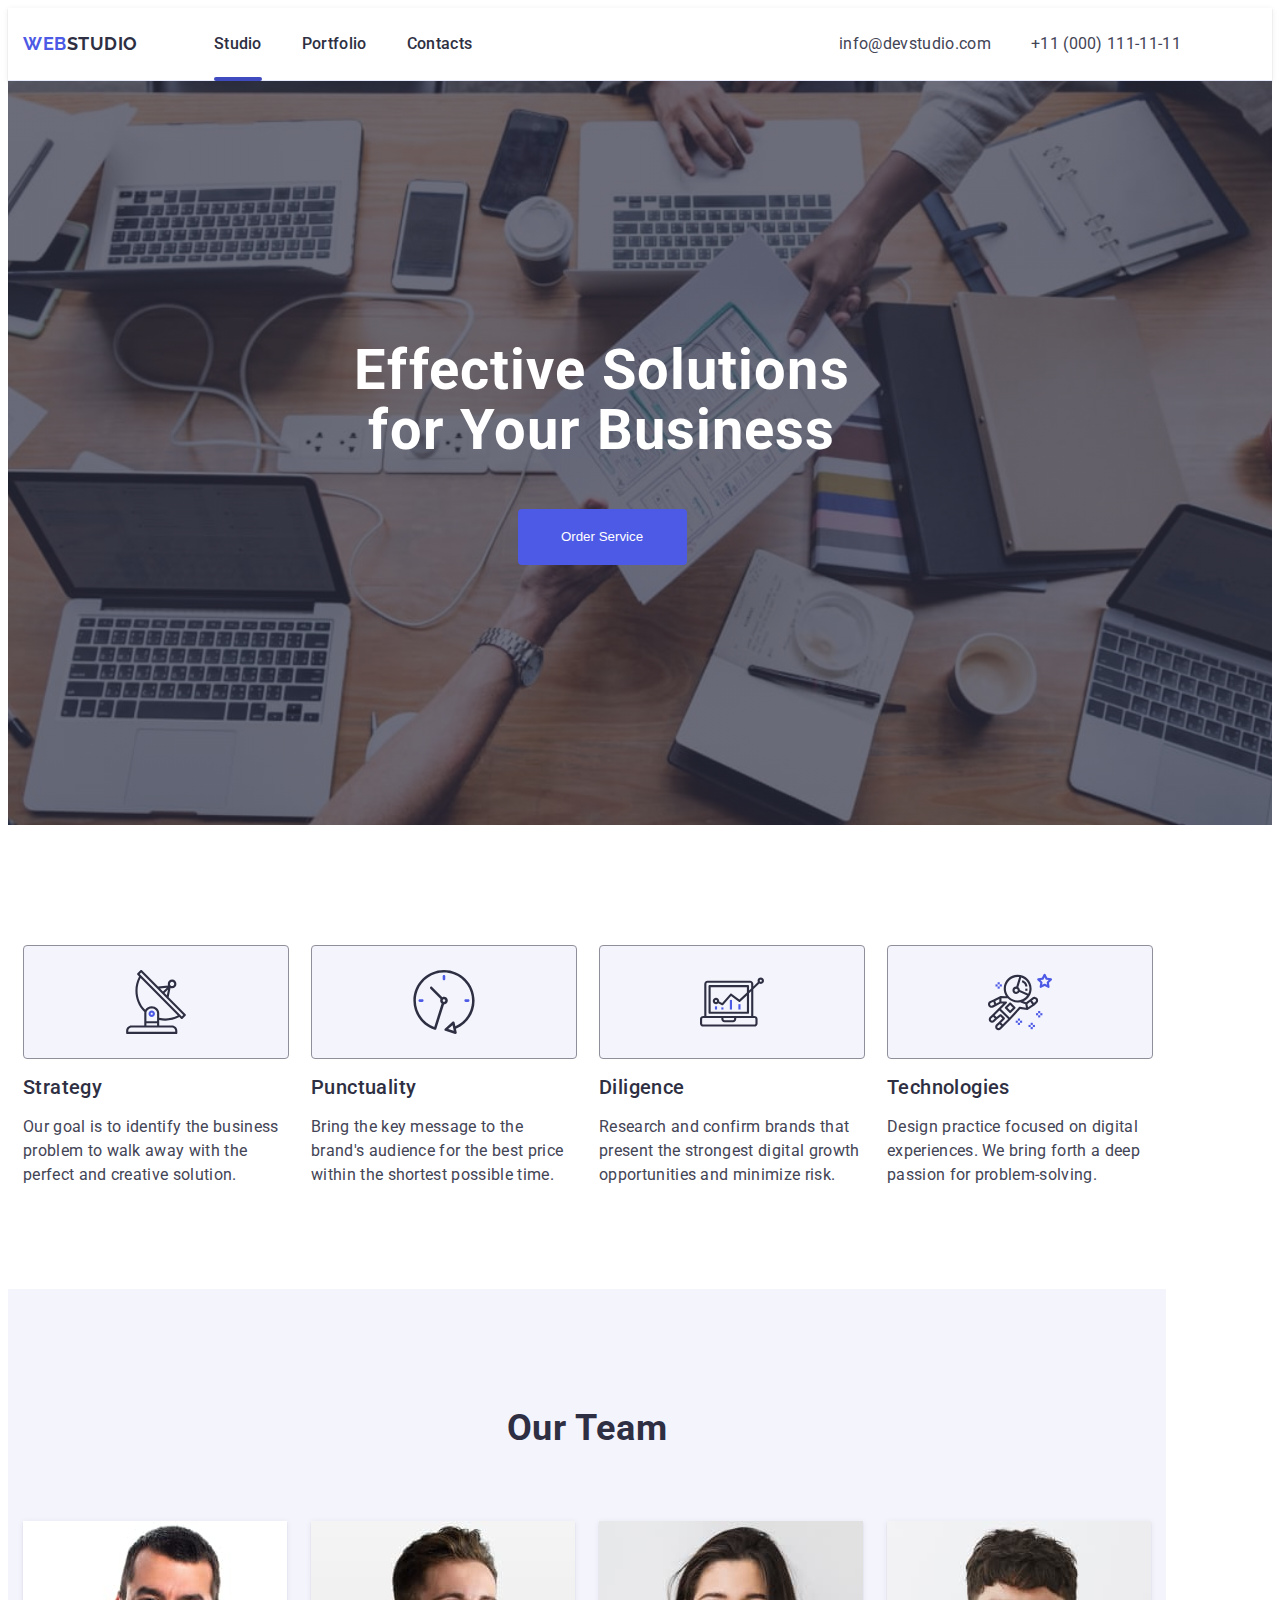
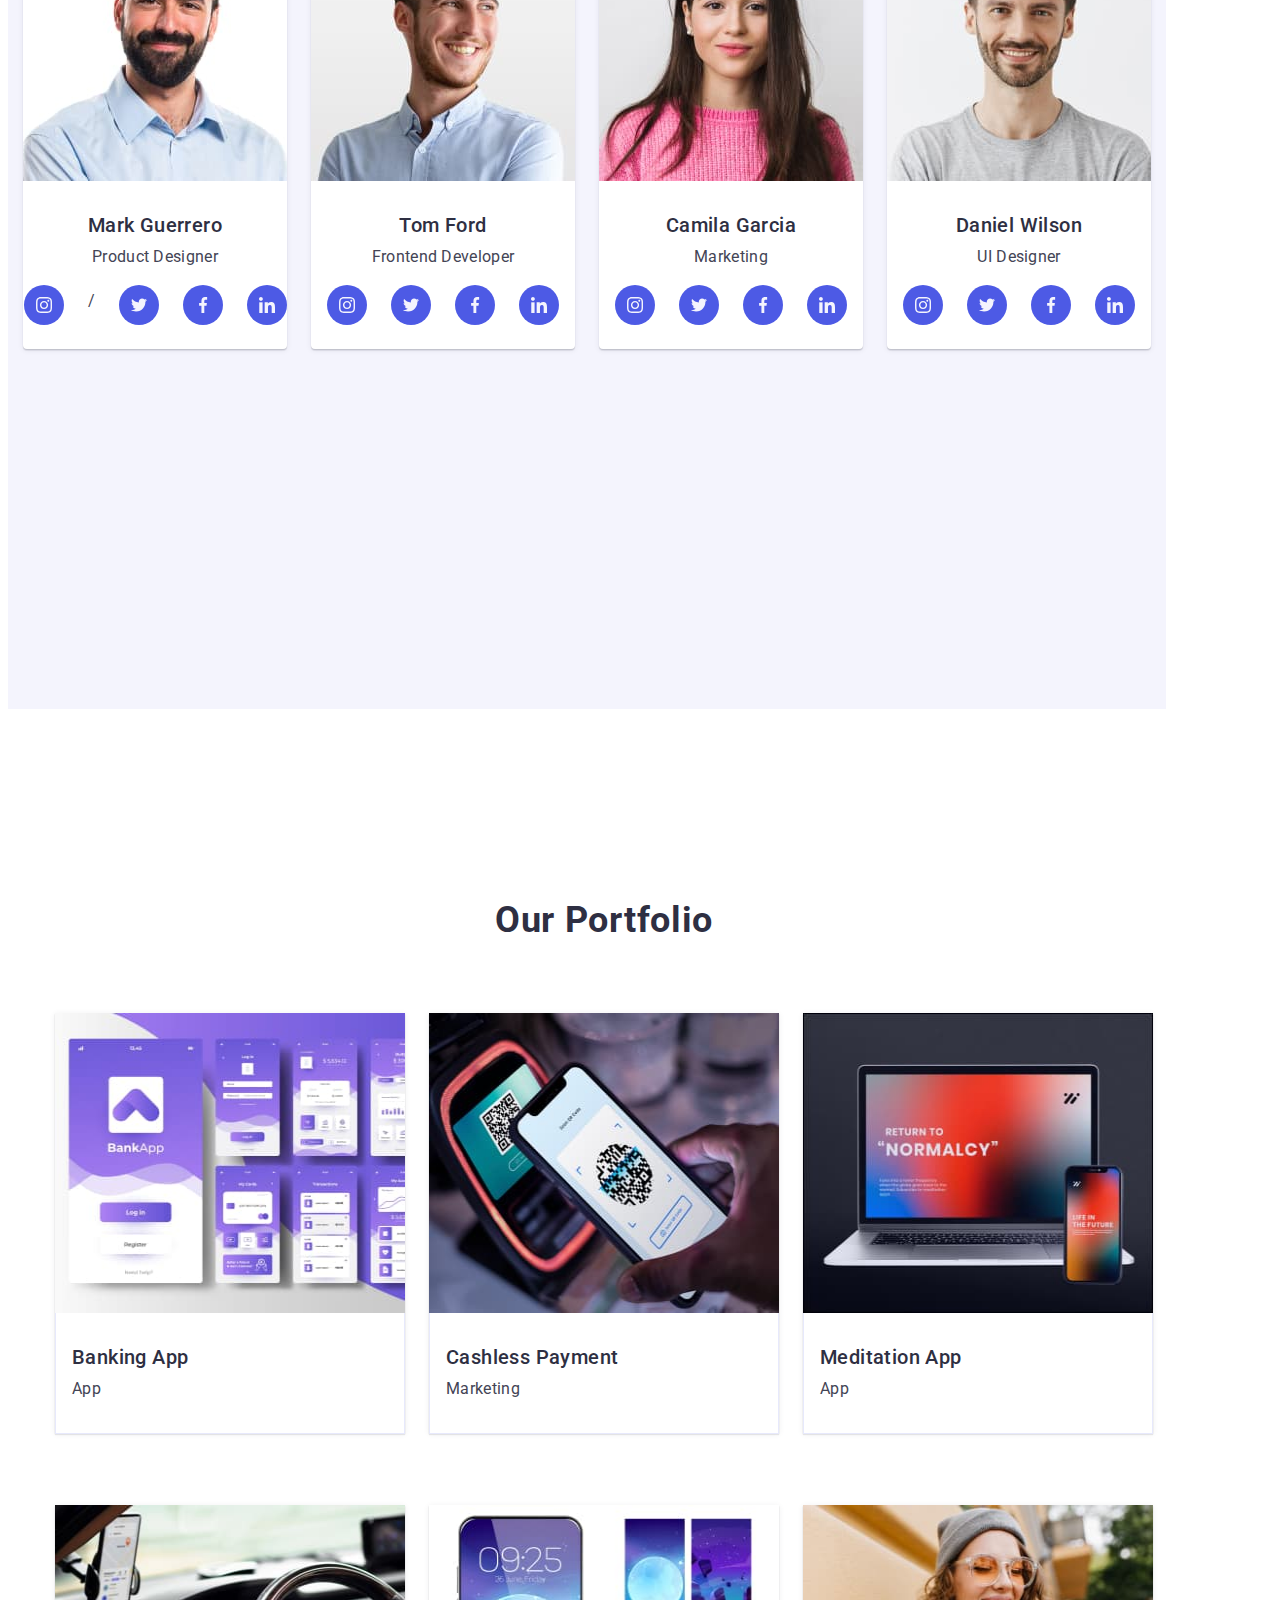
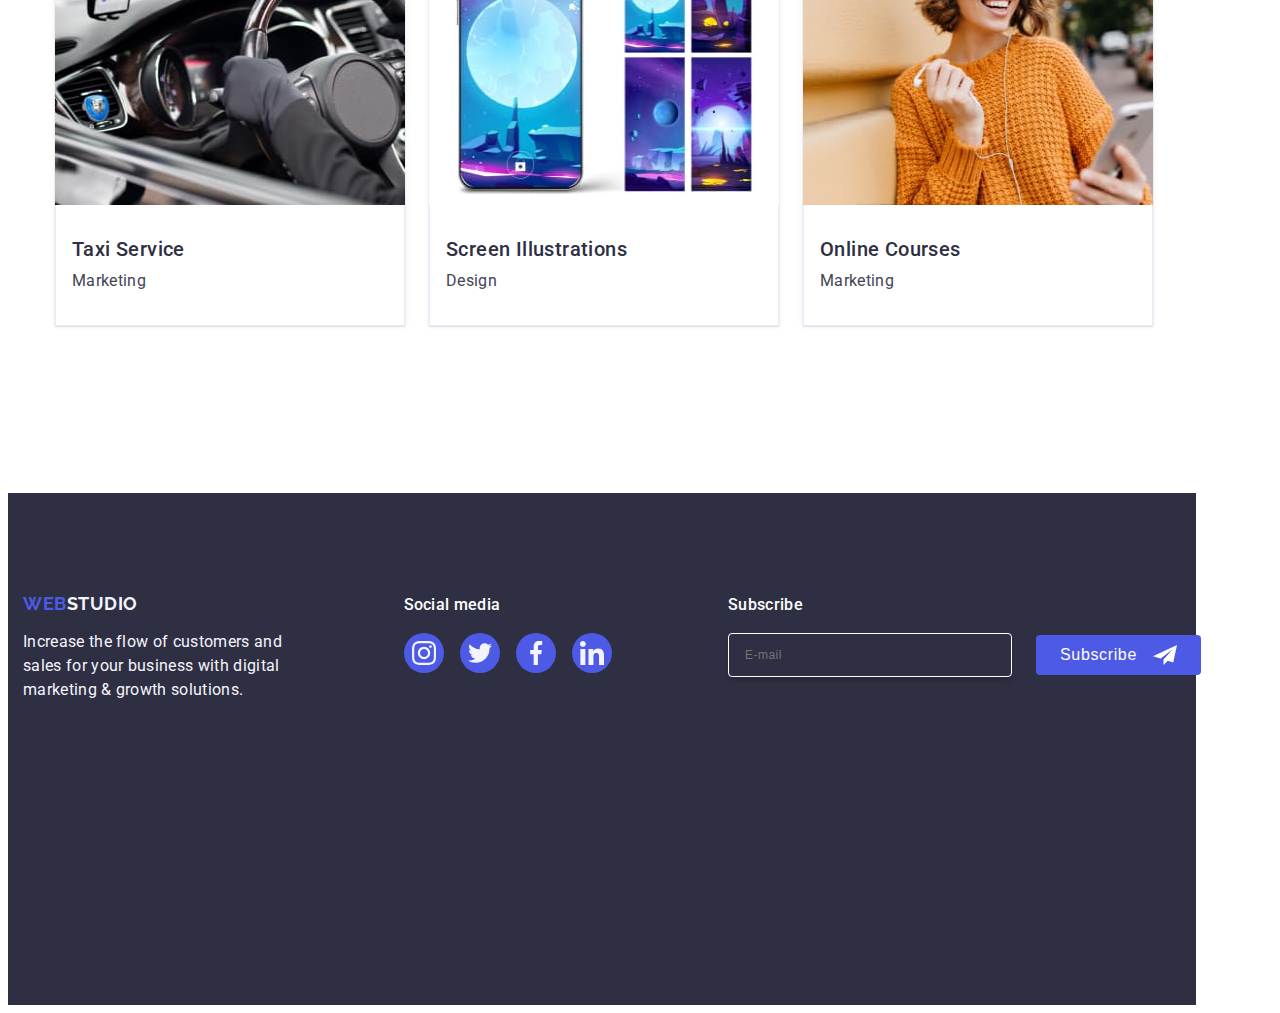
==== commit f64ff4ba: "finish hw6" ====
--- a/index.html
+++ b/index.html
@@ -209,12 +209,10 @@
           <h2 class="ourteam-title">Our Team</h2>
           <ul class="ourteam-list">
             <li class="ourteam-item">
-                <picture>
-                    <source media="(min-width: 1158px)" srcset="./images/desktop/mark_guerrero.jpg 1x, ./images/desktop/mark_guerrero@2x.jpg 2x">
-                    <source media="(min-width: 768px)" srcset="./images/tablet/mark_guerrero.jpg 1x, ./images/tablet/mark_guerrero@2x.jpg 2x">
-                    <source media="(max-width: 767px)" srcset="./images/modile/mark_guerrero.jpg 1x, ./images/modile/mark_guerrero@2x.jpg 2x">
-                </picture>
-              <img src="./images/mark_gyerrero.jpg" alt="Mark Guerrero" width="264" height="260"/>
+                <img 
+                srcset="./images/tablet/mark_guerrero.jpg 1x, ./images/tablet/mark_guerrero@2x.jpg 2x"
+                src="./images/mark_gyerrero.jpg" alt="Mark Guerrero" width="264" height="260"/>
+                     
               <div class="employee-characteristics">
                 <h3 class="title-team">Mark Guerrero</h3>
                 <p class="text-team">Product Designer</p>
@@ -226,7 +224,7 @@
                         <use href="./images/icons.svg#icon-instagram"></use>
                       </svg>
                     </a>
-                  </li>
+                  </li>/
                   <li class="cocial-link">
                     <a href="./images/icons.svg#" class="link-social">
                       <svg class="classing-link" width="16" height="16">
@@ -252,13 +250,11 @@
               </div>
             </li>
             <li class="ourteam-item">
-                <picture>
-                    <source media="(min-width: 1158px)" srcset="./images/desktop/tom_ford.jpg 1x, ./images/desktop/tom_ford@2x.jpg 2x">
-                    <source media="(min-width: 768px)" srcset="./images/tablet/tom_ford.jpg 1x, ./images/tablet/tom_ford@2x.jpg 2x">
-                    <source media="(max-width: 767px)" srcset="./images/modile/tom_ford.jpg 1x, ./images/modile/tom_ford@2x.jpg 2x">
-                </picture>
-              <img src="./images/tom_ford.jpg" alt="Tom Ford" width="264"
+                <img 
+                srcset="./images/tablet/tom_ford.jpg 1x, ./images/tablet/tom_ford@2x.jpg 2x"
+                src="./images/tom_ford.jpg" alt="Tom Ford" width="264"
                 height="260"/>
+                     
               <div class="employee-characteristics">
                 <h3 class="title-team">Tom Ford</h3>
                 <p class="text-team">Frontend Developer</p>
@@ -298,13 +294,11 @@
               </div>
             </li>
             <li class="ourteam-item">
-                <picture>
-                    <source media="(min-width: 1158px)" srcset="./images/desktop/camila_garcia.jpg 1x, ./images/desktop/camila_garcia@2x.jpg 2x">
-                    <source media="(min-width: 768px)" srcset="./images/tablet/camila_garcia.jpg 1x, ./images/tablet/camila_garcia@2x.jpg 2x">
-                    <source media="(max-width: 767px)" srcset="./images/modile/camila_garcia.jpg 1x, ./images/modile/camila_garcia@2x.jpg 2x">
-                </picture>
-              <img src="./images/camila_garcia.jpg" alt="Camila Garcia" width="264"
+                <img 
+                srcset="./images/tablet/camila_garcia.jpg 1x, ./images/tablet/camila_garcia@2x.jpg 2x"
+                src="./images/camila_garcia.jpg" alt="Camila Garcia" width="264"
                 height="260"/>
+                   
               <div class="employee-characteristics">
                 <h3 class="title-team">Camila Garcia</h3>
                 <p class="text-team">Marketing</p>
@@ -344,14 +338,13 @@
               </div>
             </li>
             <li class="ourteam-item">
-                <picture>
-                    <source media="(min-width: 1158px)" srcset="./images/desktop/daniel_wilson.jpg 1x, ./images/desktop/daniel_wilson@2x.jpg 2x">
-                    <source media="(min-width: 768px)" srcset="./images/tablet/daniel_wilson.jpg 1x, ./images/tablet/daniel_wilson@2x.jpg 2x">
-                    <source media="(max-width: 767px)" srcset="./images/modile/daniel_wilson.jpg 1x, ./images/modile/daniel_wilson@2x.jpg 2x">
-                </picture>
-              <img src="./images/daniel_wilson.jpg" alt="Daniel Wilson"
+                <img 
+                srcset="./images/tablet/daniel_wilson.jpg 1x, ./images/tablet/daniel_wilson@2x.jpg 2x"
+                src="./images/daniel_wilson.jpg" alt="Daniel Wilson"
                 width="264"
                 height="260"/>
+                 
+             
               <div class="employee-characteristics">
                 <h3 class="title-team">Daniel Wilson</h3>
                 <p class="text-team">UI Designer</p>
@@ -401,13 +394,13 @@
           <ul class="portfolio-list">
             <li class="portfolio-item">
               <div class="box">
-                <picture>
-                    <source media="(min-width: 1158px)" srcset="./images/desktop/banking_app.jpg 1x, ./images/desktop/banking_app@2x.jpg 2x">
-                    <source media="(min-width: 768px)" srcset="./images/tablet/banking_app.jpg 1x, ./images/tablet/banking_app@2x.jpg 2x">
-                    <source media="(max-width: 767px)" srcset="./images/modile/banking_app.jpg 1x, ./images/modile/banking_app@2x.jpg 2x">
-                    <img src="./images/banking_app.jpg" alt="Banking App" width="360"
-                  height="300"/>
-                </picture>
+                <img 
+                srcset="./images/tablet/banking_app.jpg 1x, ./images/tablet/banking_app@2x.jpg 2x"
+                src="./images/banking_app.jpg" 
+                alt="Banking App" 
+                width="360"
+                 height="300"/>
+                
                 <p class="text">
                   14 Stylish and User-Friendly App Design Concepts · Task
                   Manager App · Calorie Tracker App · Exotic Fruit Ecommerce App
@@ -422,16 +415,13 @@
 
             <li class="portfolio-item">
               <div class="box">
-                <picture>
-                    <source media="(min-width: 1158px)" srcset="./images/desktop/cashless_payment.jpg 1x, ./images/desktop/cashless_payment@2x.jpg 2x">
-                    <source media="(min-width: 768px)" srcset="./images/tablet/cashless_payment.jpg 1x, ./images/tablet/cashless_payment@2x.jpg 2x">
-                    <source media="(max-width: 767px)" srcset="./images/modile/cashless_payment.jpg 1x, ./images/modile/cashless_payment@2x.jpg 2x">
-                    <img
-                    src="./images/cashless_payment.jpg"
-                    alt="Cashless Payment"
-                    width="360"
-                    height="300"/>
-                </picture>
+                <img
+                srcset="./images/tablet/cashless_payment.jpg 1x, ./images/tablet/cashless_payment@2x.jpg 2x"
+                src="./images/cashless_payment.jpg"
+                alt="Cashless Payment"
+                width="360"
+                height="300"/>
+                   
                 <p class="text">
                   14 Stylish and User-Friendly App Design Concepts · Task
                   Manager App · Calorie Tracker App · Exotic Fruit Ecommerce App
@@ -446,16 +436,13 @@
 
             <li class="portfolio-item">
               <div class="box">
-                <picture>
-                    <source media="(min-width: 1158px)" srcset="./images/desktop/meditation_app.jpg 1x, ./images/desktop/meditation_app@2x.jpg 2x">
-                    <source media="(min-width: 768px)" srcset="./images/tablet/meditation_app.jpg 1x, ./images/tablet/meditation_app@2x.jpg 2x">
-                    <source media="(max-width: 767px)" srcset="./images/modile/meditation_app.jpg 1x, ./images/modile/meditation_app@2x.jpg 2x">
-                    <img
-                    src="./images/meditation_app.jpg"
-                    alt="Meditation App"
-                    width="360"
-                    height="300"/>
-                </picture>
+                <img
+                srcset="./images/tablet/meditation_app.jpg 1x, ./images/tablet/meditation_app@2x.jpg 2x"
+                src="./images/meditation_app.jpg"
+                alt="Meditation App"
+                width="360"
+                height="300"/>
+                  
                 <p class="text">
                   14 Stylish and User-Friendly App Design Concepts · Task
                   Manager App · Calorie Tracker App · Exotic Fruit Ecommerce App
@@ -470,16 +457,13 @@
 
             <li class="portfolio-item">
               <div class="box">
-                <picture>
-                    <source media="(min-width: 1158px)" srcset="./images/desktop/taxi_service.jpg 1x, ./images/desktop/taxi_service@2x.jpg 2x">
-                    <source media="(min-width: 768px)" srcset="./images/tablet/taxi_service.jpg 1x, ./images/tablet/taxi_service@2x.jpg 2x">
-                    <source media="(max-width: 767px)" srcset="./images/modile/taxi_service.jpg 1x, ./images/modile/taxi_service@2x.jpg 2x">
-                    <img
+                <img
+                    srcset="./images/tablet/taxi_service.jpg 1x, ./images/tablet/taxi_service@2x.jpg 2x"
                     src="./images/taxi_service.jpg"
                     alt="Taxi Service"
                     width="360"
                     height="300"/>
-                </picture>
+                   
                 <p class="text">
                   14 Stylish and User-Friendly App Design Concepts · Task
                   Manager App · Calorie Tracker App · Exotic Fruit Ecommerce App
@@ -494,16 +478,13 @@
 
             <li class="portfolio-item">
               <div class="box">
-                <picture>
-                    <source media="(min-width: 1158px)" srcset="./images/desktop/screen_illustration.jpg 1x, ./images/desktop/screen_illustration@2x.jpg 2x">
-                    <source media="(min-width: 768px)" srcset="./images/tablet/screen_illustration.jpg 1x, ./images/tablet/screen_illustration@2x.jpg 2x">
-                    <source media="(max-width: 767px)" srcset="./images/modile/screen_illustration.jpg 1x, ./images/modile/screen_illustration@2x.jpg 2x">
-                    <img
+                <img
+                srcset="./images/tablet/screen_illustration.jpg 1x, ./images/tablet/screen_illustration@2x.jpg 2x"
                   src="./images/screen_illustrations.jpg"
                   alt="Screen Illustrations"
                   width="360"
-                  height="300"/>
-                </picture>
+                  height="300"/> 
+                
                 <p class="text">
                   14 Stylish and User-Friendly App Design Concepts · Task
                   Manager App · Calorie Tracker App · Exotic Fruit Ecommerce App
@@ -518,16 +499,13 @@
 
             <li class="portfolio-item">
               <div class="box">
-                <picture>
-                    <source media="(min-width: 1158px)" srcset="./images/desktop/online_courses.jpg 1x, ./images/desktop/online_courses@2x.jpg 2x">
-                    <source media="(min-width: 768px)" srcset="./images/tablet/online_courses.jpg 1x, ./images/tablet/online_courses@2x.jpg 2x">
-                    <source media="(max-width: 767px)" srcset="./images/modile/online_courses.jpg 1x, ./images/modile/online_courses@2x.jpg 2x">
-                    <img
+                <img
+                srcset="./images/tablet/online_courses.jpg 1x, ./images/tablet/online_courses@2x.jpg 2x"
                     src="./images/online_courses.jpg"
                     alt="Online Courses"
                     width="360"
                     height="300"/>
-                </picture>
+                    
                 <p class="text">
                   14 Stylish and User-Friendly App Design Concepts · Task
                   Manager App · Calorie Tracker App · Exotic Fruit Ecommerce App
@@ -619,9 +597,6 @@
     
       <p class="modal-text">Leave your contacts and we will call you back</p>
     
-
-    
-
     <form>
         <div class="form-wrapper-cont">
       
--- a/css/styles.css
+++ b/css/styles.css
@@ -433,13 +433,23 @@
             rgba(46, 47, 66, 0.7),
             rgba(46, 47, 66, 0.7)
         ),
-        url(../images/modile/dark-bg@2x.jpg);
+        url(../images/modile/dark-bg.jpg);
     
         background-repeat: no-repeat;
         background-position: center;
         background-size: cover;
         padding: 72px 0;
 
+    }
+
+    @media (min-resolution: 192dpi) {
+        .page-hero.section{
+            background-image: linear-gradient(
+                rgba(46, 47, 66, 0.7),
+                rgba(46, 47, 66, 0.7)
+            ),
+            url(../images/modile/dark-bg@2x.jpg);
+        }
     }
 
     .hero-title {
@@ -485,6 +495,16 @@
           ),
           url(../images/tablet/dark-bg.jpg);
       }
+
+      @media (min-resolution: 192dpi) {
+        .page-hero.section{
+            background-image: linear-gradient(
+                rgba(46, 47, 66, 0.7),
+                rgba(46, 47, 66, 0.7)
+            ),
+            url(../images/tablet/dark-bg@2x.jpg);
+        }
+    }
 
       
 
@@ -511,6 +531,16 @@
           ),
           url(../images/desktop/dark_bg.jpg);
       }
+
+      @media (min-resolution: 192dpi) {
+        .page-hero.section{
+            background-image: linear-gradient(
+                rgba(46, 47, 66, 0.7),
+                rgba(46, 47, 66, 0.7)
+            ),
+            url(../images/desktop/dark_bg@2x.jpg);
+        }
+    }
 
       .hero-title {
         padding-top: 188px;
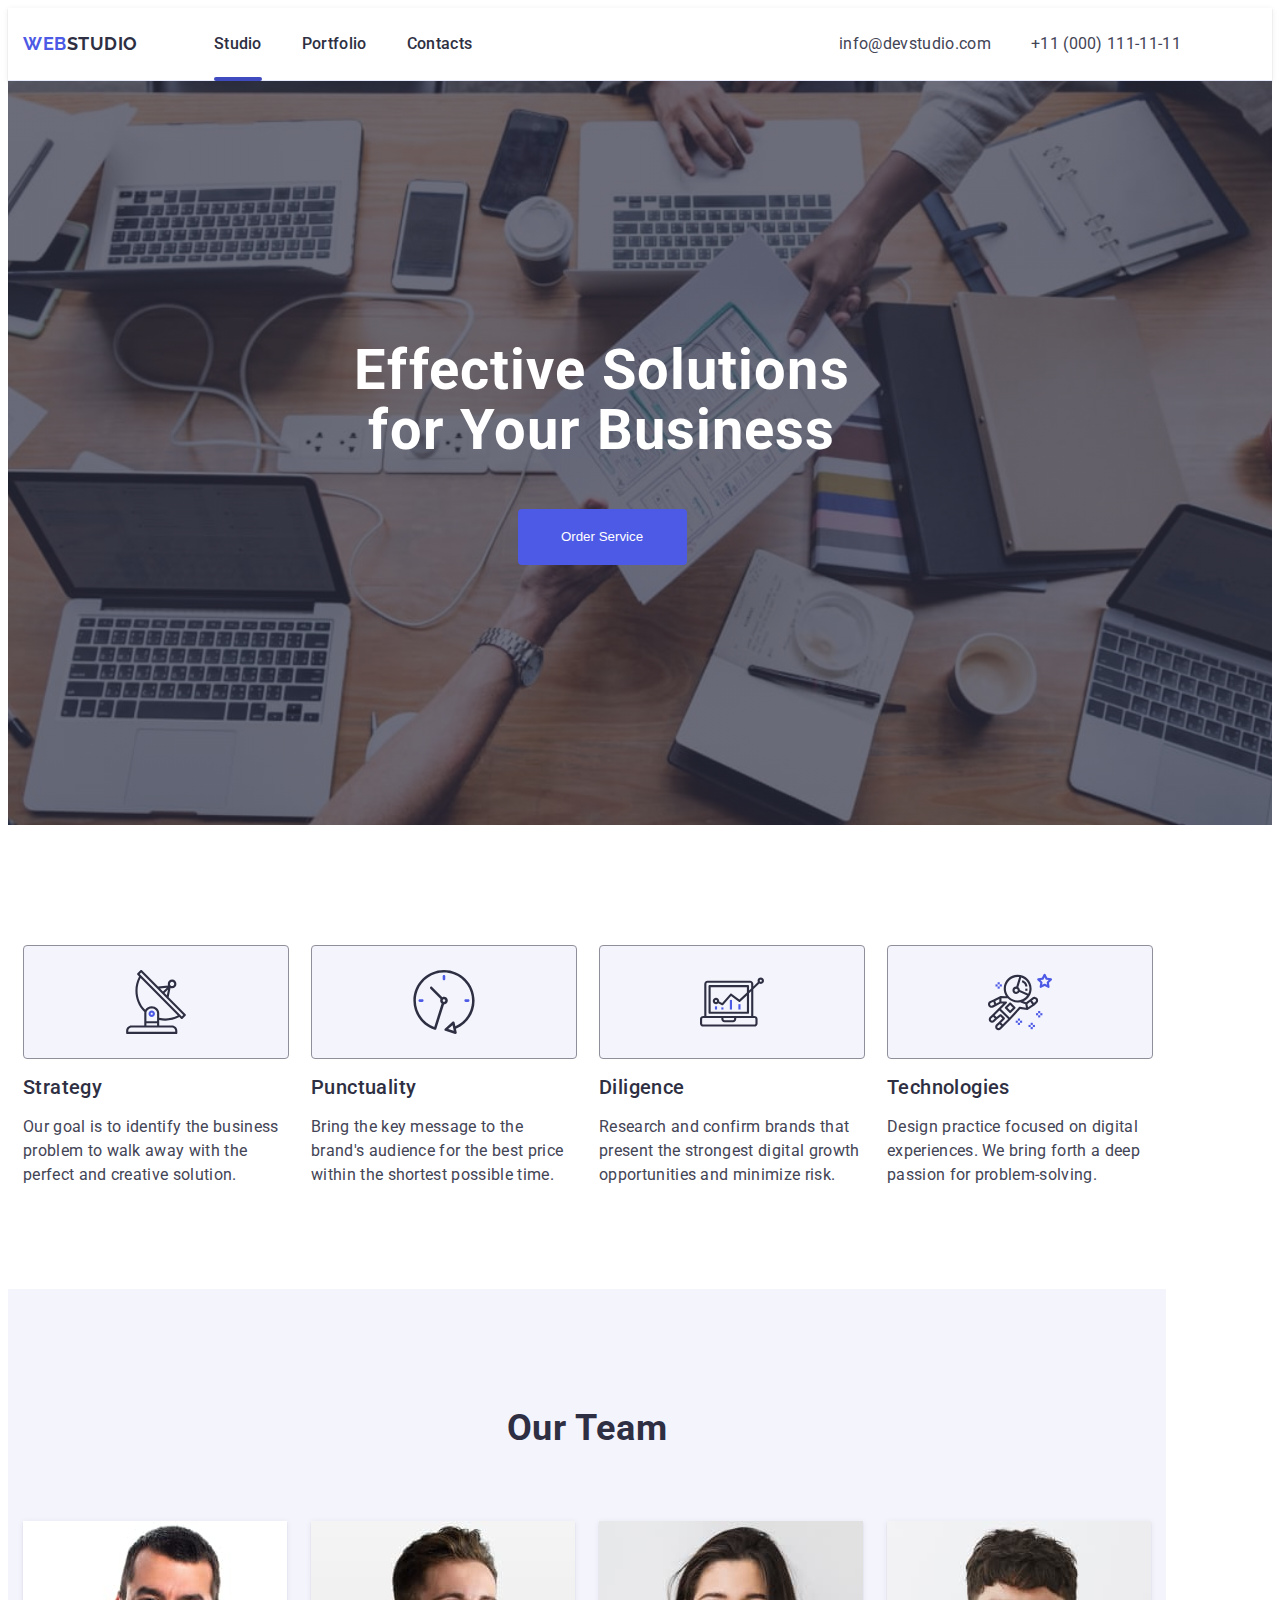
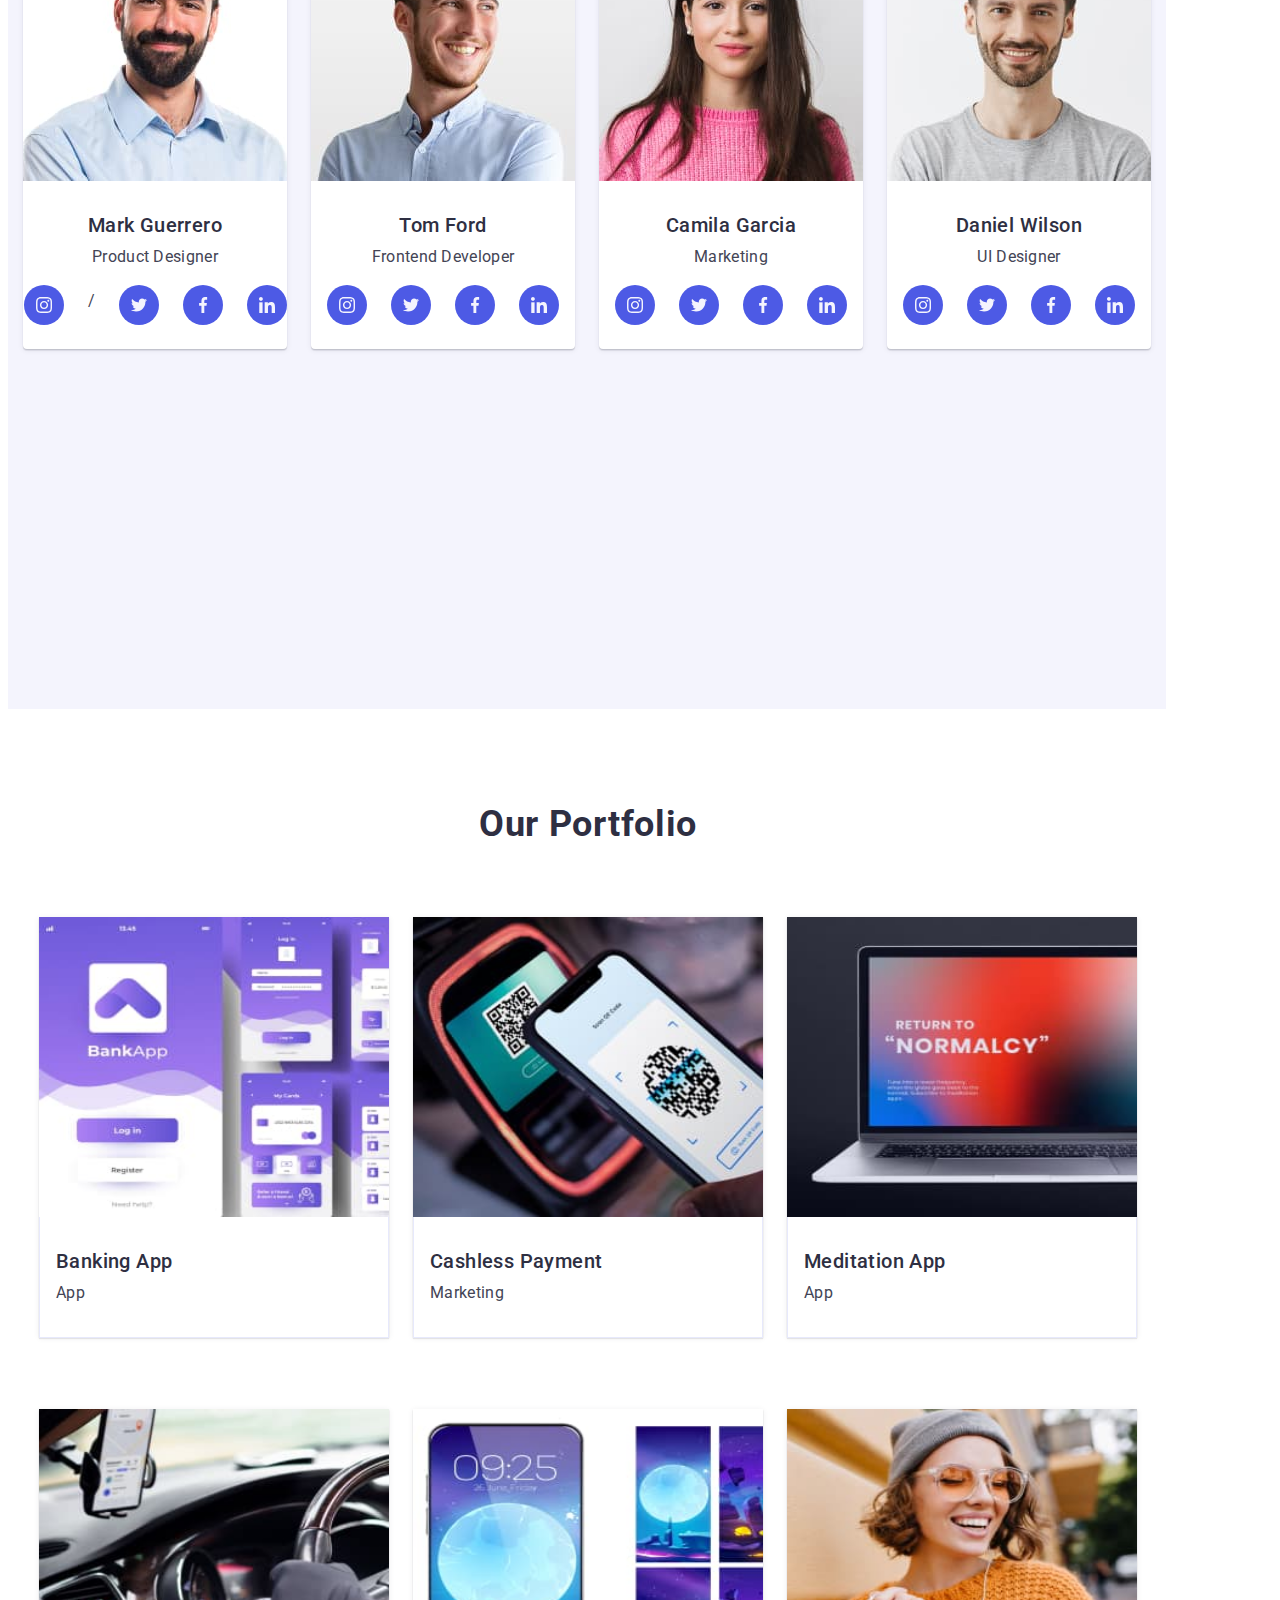
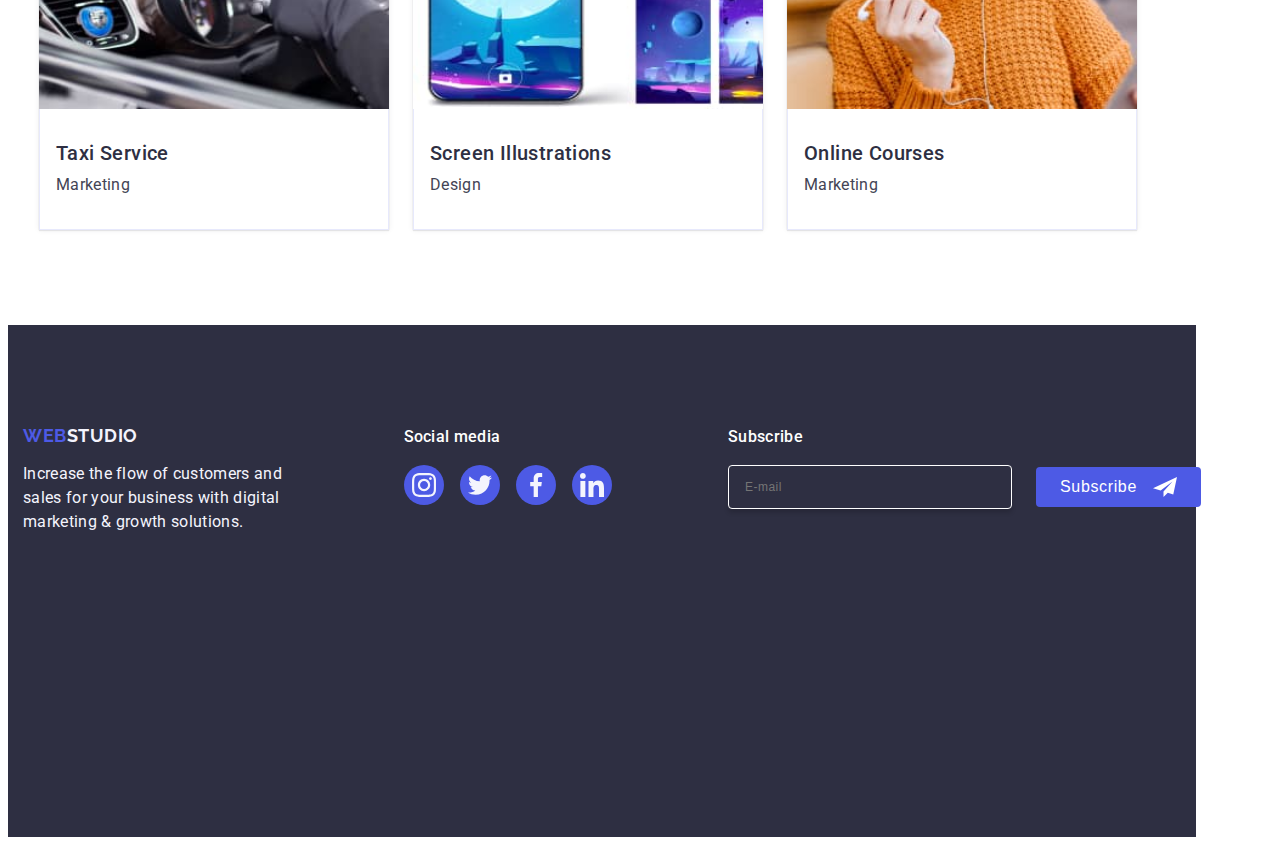
==== commit 166caf4f: "finish" ====
--- a/index.html
+++ b/index.html
@@ -395,7 +395,7 @@
             <li class="portfolio-item">
               <div class="box">
                 <img 
-                srcset="./images/tablet/banking_app.jpg 1x, ./images/tablet/banking_app@2x.jpg 2x"
+                srcset="./images/modile/banking_app.jpg 1x, ./images/modile/banking_app@2x.jpg 2x"
                 src="./images/banking_app.jpg" 
                 alt="Banking App" 
                 width="360"
@@ -416,7 +416,7 @@
             <li class="portfolio-item">
               <div class="box">
                 <img
-                srcset="./images/tablet/cashless_payment.jpg 1x, ./images/tablet/cashless_payment@2x.jpg 2x"
+                srcset="./images/modile/cashless_payment.jpg 1x, ./images/modile/cashless_payment@2x.jpg 2x"
                 src="./images/cashless_payment.jpg"
                 alt="Cashless Payment"
                 width="360"
@@ -437,7 +437,7 @@
             <li class="portfolio-item">
               <div class="box">
                 <img
-                srcset="./images/tablet/meditation_app.jpg 1x, ./images/tablet/meditation_app@2x.jpg 2x"
+                srcset="./images/modile/meditation_app.jpg 1x, ./images/modile/meditation_app@2x.jpg 2x"
                 src="./images/meditation_app.jpg"
                 alt="Meditation App"
                 width="360"
@@ -458,7 +458,7 @@
             <li class="portfolio-item">
               <div class="box">
                 <img
-                    srcset="./images/tablet/taxi_service.jpg 1x, ./images/tablet/taxi_service@2x.jpg 2x"
+                    srcset="./images/modile/taxi_service.jpg 1x, ./images/modile/taxi_service@2x.jpg 2x"
                     src="./images/taxi_service.jpg"
                     alt="Taxi Service"
                     width="360"
@@ -479,7 +479,7 @@
             <li class="portfolio-item">
               <div class="box">
                 <img
-                srcset="./images/tablet/screen_illustration.jpg 1x, ./images/tablet/screen_illustration@2x.jpg 2x"
+                srcset="./images/modile/screen_illustration.jpg 1x, ./images/modile/screen_illustration@2x.jpg 2x"
                   src="./images/screen_illustrations.jpg"
                   alt="Screen Illustrations"
                   width="360"
@@ -500,7 +500,7 @@
             <li class="portfolio-item">
               <div class="box">
                 <img
-                srcset="./images/tablet/online_courses.jpg 1x, ./images/tablet/online_courses@2x.jpg 2x"
+                srcset="./images/modile/online_courses.jpg 1x, ./images/modile/online_courses@2x.jpg 2x"
                     src="./images/online_courses.jpg"
                     alt="Online Courses"
                     width="360"
--- a/css/styles.css
+++ b/css/styles.css
@@ -872,7 +872,7 @@
   
     .portfolio-item {
         width: 288px;
-        height: 400px;
+        /* height: 400px; */
     
         box-shadow: 0 2px 1px 0 rgba(46, 47, 66, 0.08), 0 1px 1px 0 rgba(46, 47, 66, 0.16), 0 1px 6px 0 rgba(46, 47, 66, 0.08);
         background: #fff;
@@ -956,8 +956,7 @@
   @media screen and (min-width: 768px) {
     .portfolio-section {
         width: 736px;
-        height: 1516px;
-        margin: 96px 16px;
+      
     
         }
 
@@ -986,7 +985,7 @@
   @media screen and (min-width: 1158px) {
     .portfolio-section {
         width: 1128px;
-        height: 1000px;
+       
         }
 
     .portfolio-item {
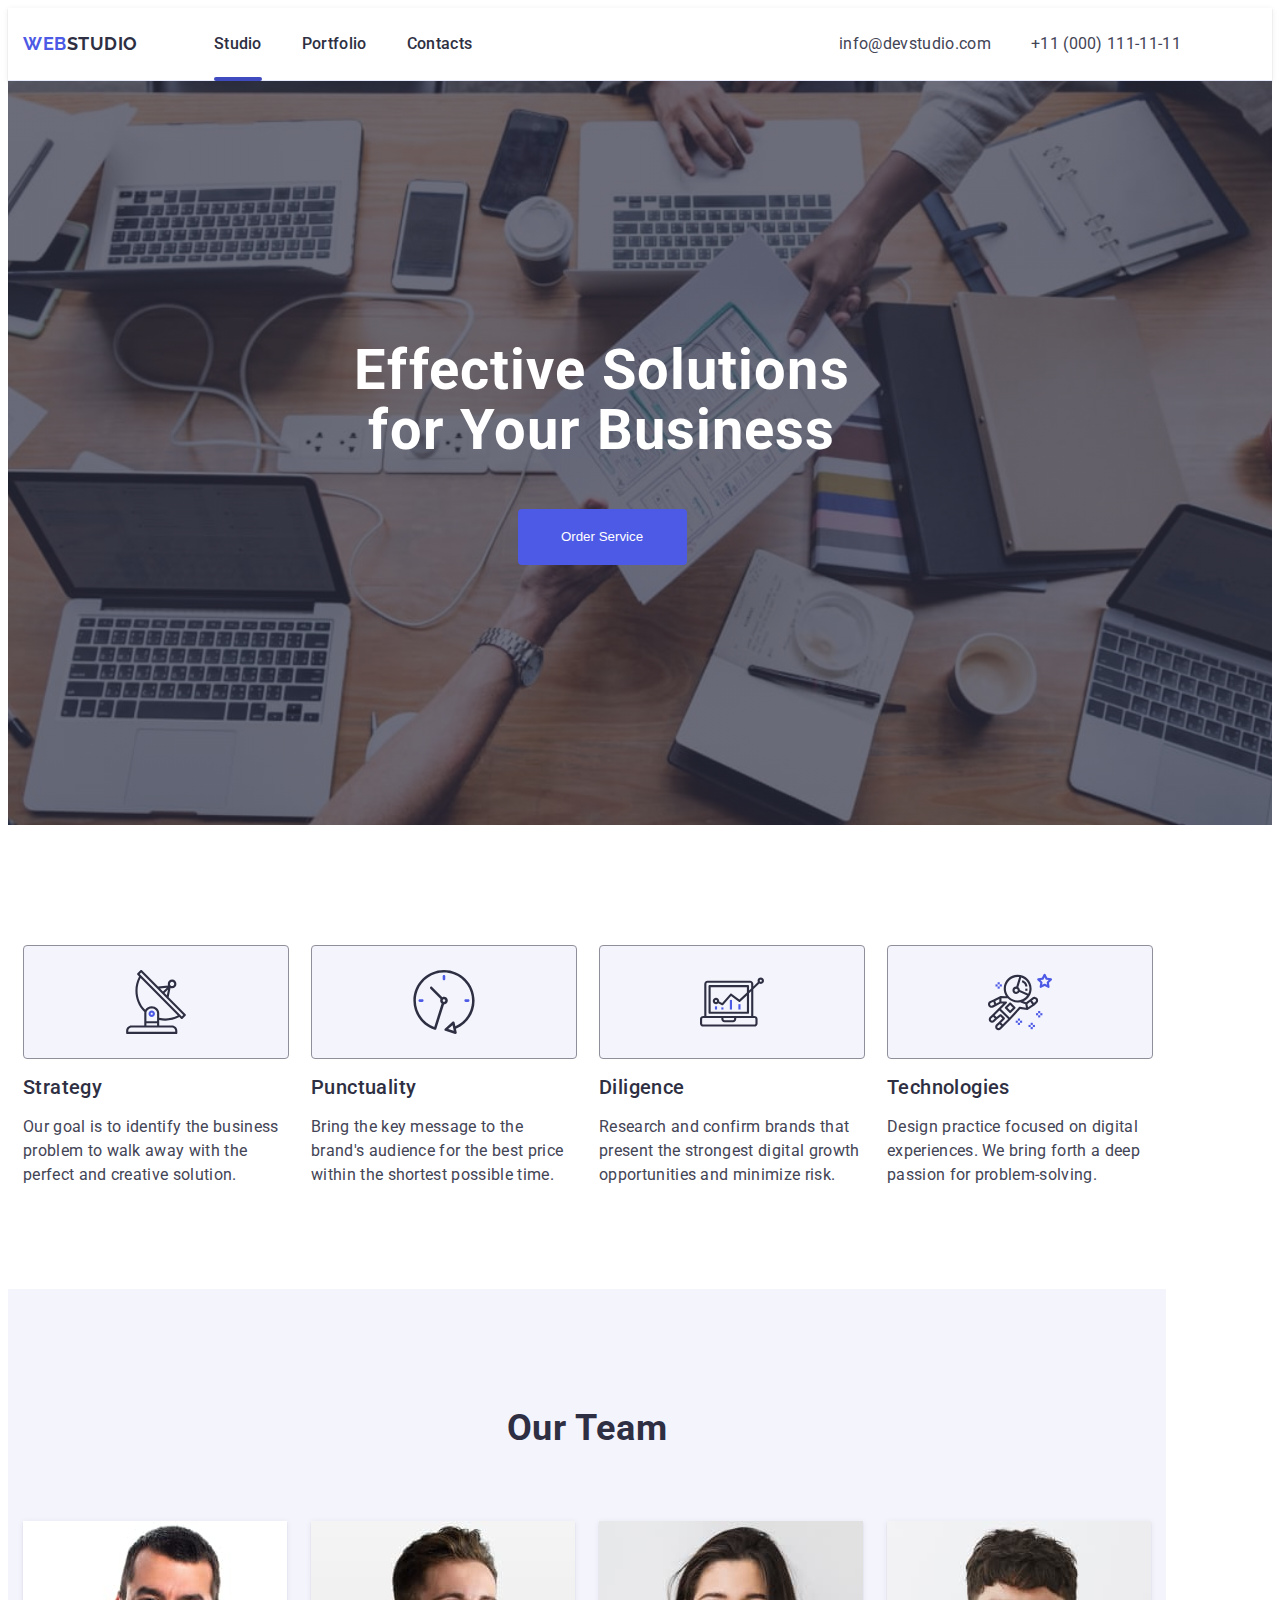
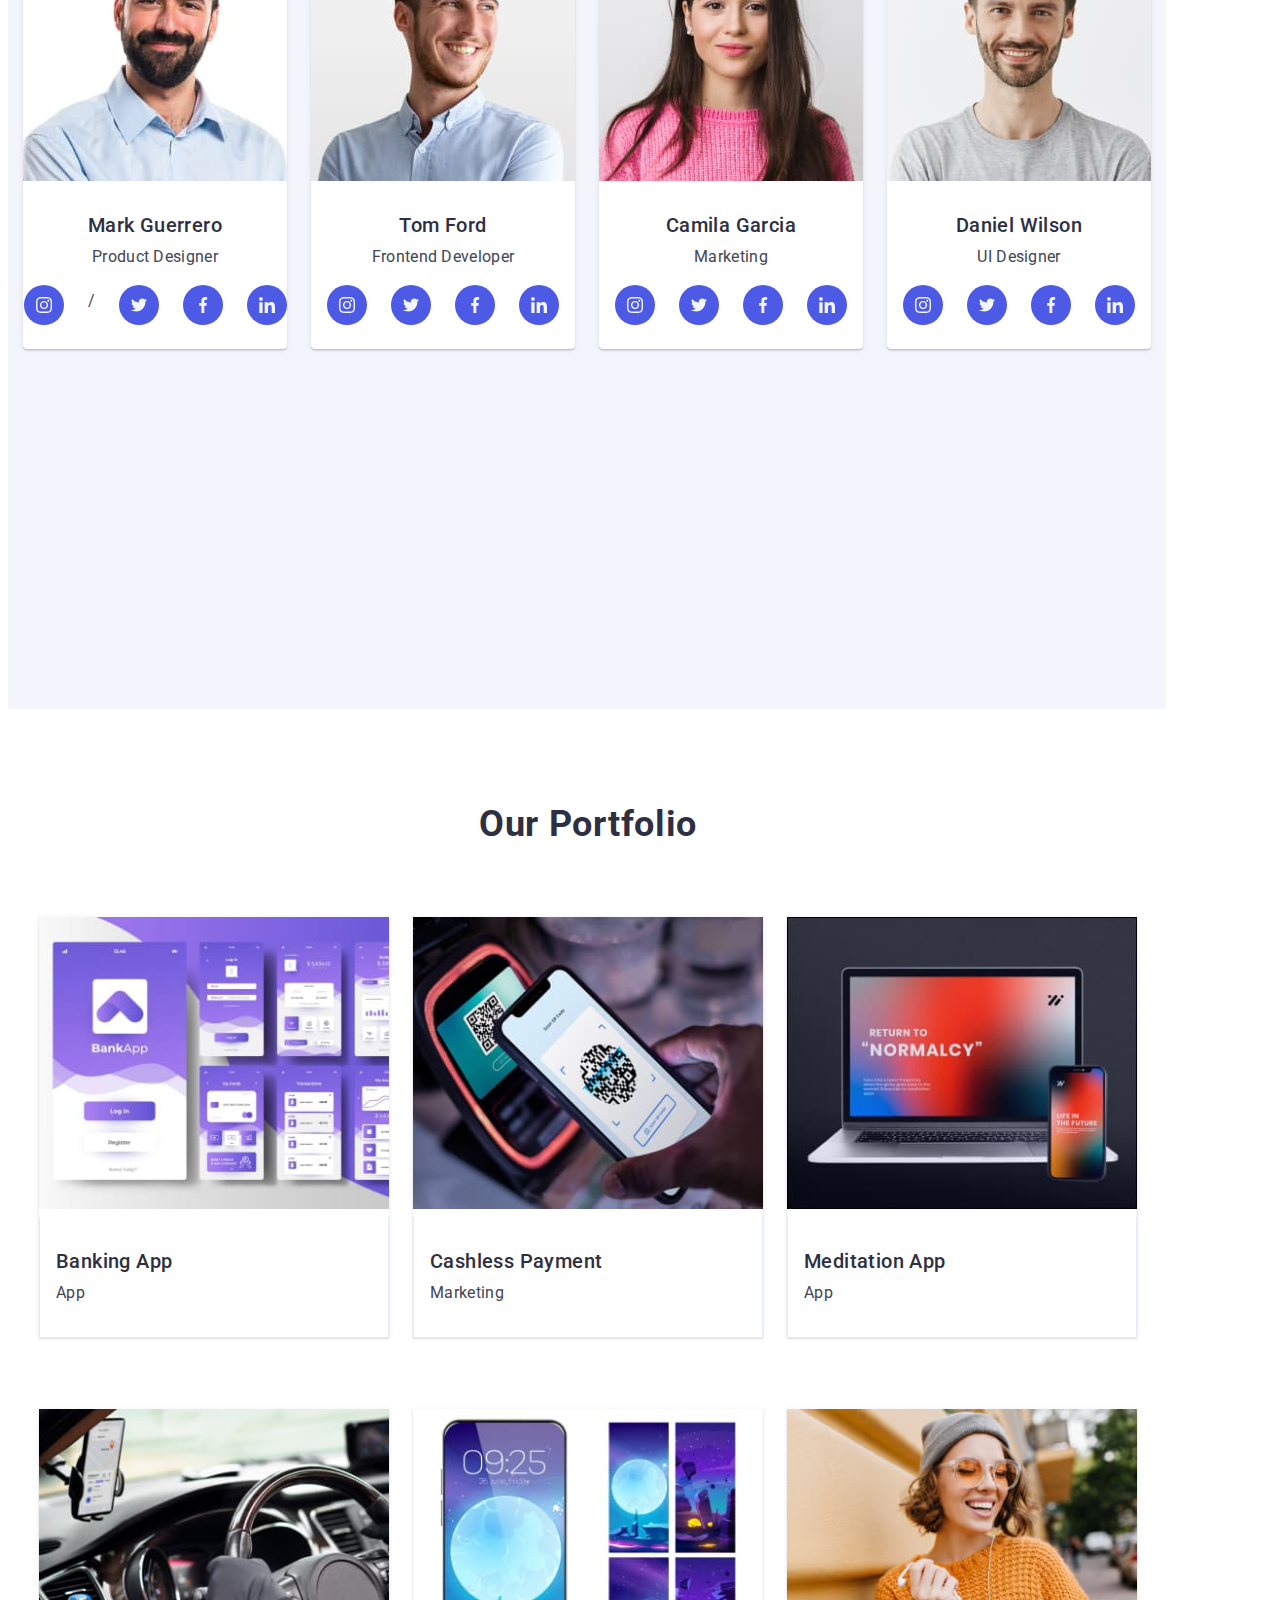
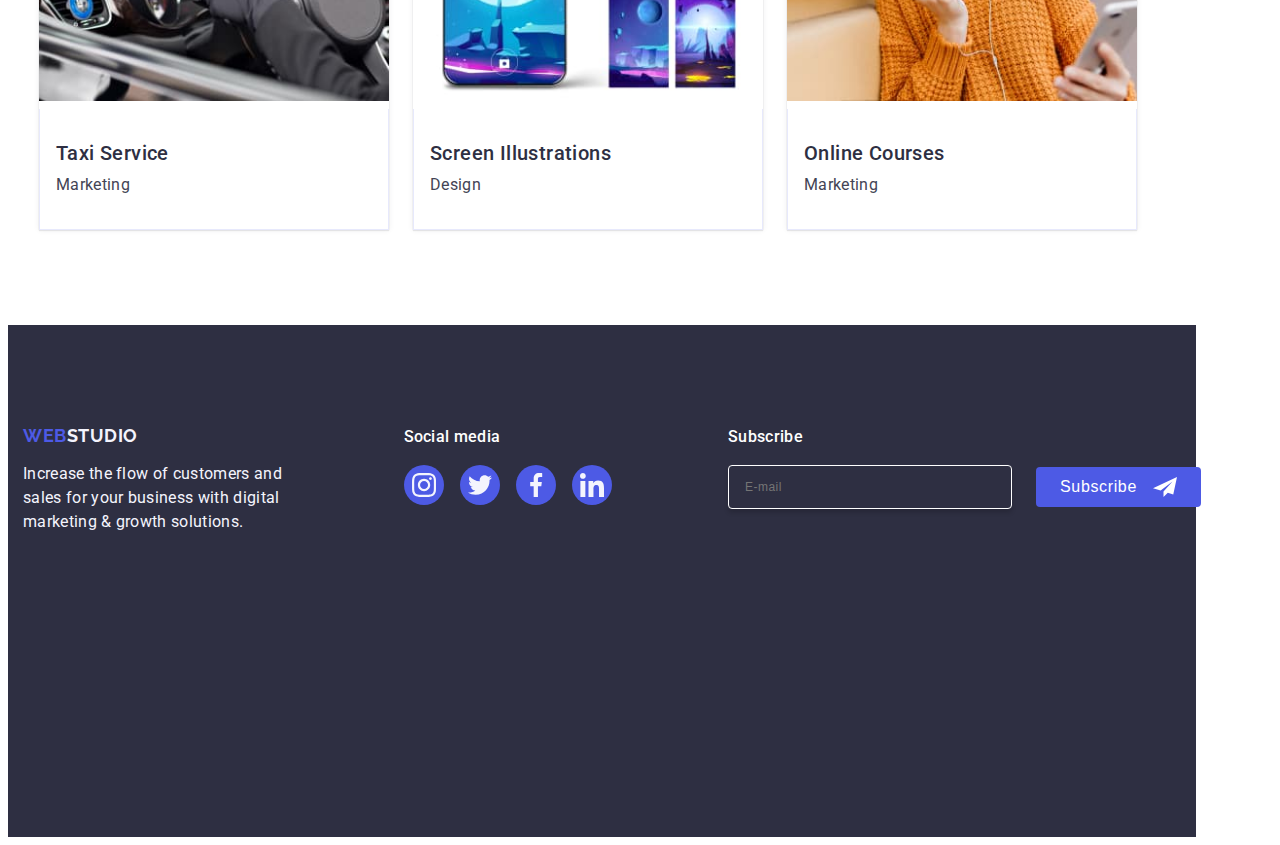
==== commit 61c81327: "finish hw6" ====
--- a/index.html
+++ b/index.html
@@ -26,7 +26,7 @@
     
 
    <!-- header -->
-   <header class="page-header">
+<header class="page-header">
     <div class="container header-container">
       <nav class="header-nav">
         <a class="logo header-logo" href="./index.html"
@@ -132,8 +132,9 @@
         </div>
     </div>
 
-  </header>
-
+</header>
+
+  <main>
   <!-- main -->
 
   <!-- hero -->
@@ -394,12 +395,33 @@
           <ul class="portfolio-list">
             <li class="portfolio-item">
               <div class="box">
-                <img 
-                srcset="./images/modile/banking_app.jpg 1x, ./images/modile/banking_app@2x.jpg 2x"
-                src="./images/banking_app.jpg" 
-                alt="Banking App" 
-                width="360"
-                 height="300"/>
+                <picture>
+                    <source
+                      srcset="
+                        ./images/desktop/banking_app.jpg 1x,
+                        ./images/desktop/banking_app@2x.jpg 2x
+                      "
+                      media="(min-width: 1158px)"
+                    />
+                    <source
+                      srcset="
+                        ./images/tablet/banking_app.jpg 1x,
+                        ./images/tablet/banking_app@2x.jpg 2x
+                      "
+                      media="(min-width: 768px)"
+                    />
+                    <source
+                      srcset="
+                        ./images/modile/banking_app.jpg 1x,
+                        ./images/modile/banking_app@2x.jpg 2x
+                      "
+                      media="(max-width: 767px)"
+                    />
+                    <img
+                      src="./images/modile/banking_app.jpg"
+                      alt="portfolio pictxure"
+                    />
+                </picture>
                 
                 <p class="text">
                   14 Stylish and User-Friendly App Design Concepts · Task
@@ -415,12 +437,33 @@
 
             <li class="portfolio-item">
               <div class="box">
-                <img
-                srcset="./images/modile/cashless_payment.jpg 1x, ./images/modile/cashless_payment@2x.jpg 2x"
-                src="./images/cashless_payment.jpg"
-                alt="Cashless Payment"
-                width="360"
-                height="300"/>
+                <picture>
+                    <source
+                      srcset="
+                        ./images/desktop/cashless_payment.jpg 1x,
+                        ./images/desktop/cashless_payment@2x.jpg 2x
+                      "
+                      media="(min-width: 1158px)"
+                    />
+                    <source
+                      srcset="
+                        ./images/tablet/cashless_payment.jpg 1x,
+                        ./images/tablet/cashless_payment@2x.jpg 2x
+                      "
+                      media="(min-width: 768px)"
+                    />
+                    <source
+                      srcset="
+                        ./images/modile/cashless_payment.jpg 1x,
+                        ./images/modile/cashless_payment@2x.jpg 2x
+                      "
+                      media="(max-width: 767px)"
+                    />
+                    <img
+                      src="./images/modile/cashless_payment.jpg"
+                      alt="portfolio pictxure"
+                    />
+                </picture>
                    
                 <p class="text">
                   14 Stylish and User-Friendly App Design Concepts · Task
@@ -436,12 +479,33 @@
 
             <li class="portfolio-item">
               <div class="box">
-                <img
-                srcset="./images/modile/meditation_app.jpg 1x, ./images/modile/meditation_app@2x.jpg 2x"
-                src="./images/meditation_app.jpg"
-                alt="Meditation App"
-                width="360"
-                height="300"/>
+                <picture>
+                    <source
+                      srcset="
+                        ./images/desktop/meditation_app.jpg 1x,
+                        ./images/desktop/meditation_app@2x.jpg 2x
+                      "
+                      media="(min-width: 1158px)"
+                    />
+                    <source
+                      srcset="
+                        ./images/tablet/meditation_app.jpg 1x,
+                        ./images/tablet/meditation_app@2x.jpg 2x
+                      "
+                      media="(min-width: 768px)"
+                    />
+                    <source
+                      srcset="
+                        ./images/modile/meditation_app.jpg 1x,
+                        ./images/modile/meditation_app@2x.jpg 2x
+                      "
+                      media="(max-width: 767px)"
+                    />
+                    <img
+                      src="./images/modile/meditation_app.jpg"
+                      alt="portfolio pictxure"
+                    />
+                </picture>
                   
                 <p class="text">
                   14 Stylish and User-Friendly App Design Concepts · Task
@@ -457,12 +521,33 @@
 
             <li class="portfolio-item">
               <div class="box">
-                <img
-                    srcset="./images/modile/taxi_service.jpg 1x, ./images/modile/taxi_service@2x.jpg 2x"
-                    src="./images/taxi_service.jpg"
-                    alt="Taxi Service"
-                    width="360"
-                    height="300"/>
+                <picture>
+                    <source
+                      srcset="
+                        ./images/desktop/taxi_service.jpg 1x,
+                        ./images/desktop/taxi_service@2x.jpg 2x
+                      "
+                      media="(min-width: 1158px)"
+                    />
+                    <source
+                      srcset="
+                        ./images/tablet/taxi_service.jpg 1x,
+                        ./images/tablet/taxi_service@2x.jpg 2x
+                      "
+                      media="(min-width: 768px)"
+                    />
+                    <source
+                      srcset="
+                        ./images/modile/taxi_service.jpg 1x,
+                        ./images/modile/taxi_service@2x.jpg 2x
+                      "
+                      media="(max-width: 767px)"
+                    />
+                    <img
+                      src="./images/modile/taxi_service.jpg"
+                      alt="portfolio pictxure"
+                    />
+                </picture>
                    
                 <p class="text">
                   14 Stylish and User-Friendly App Design Concepts · Task
@@ -478,12 +563,33 @@
 
             <li class="portfolio-item">
               <div class="box">
-                <img
-                srcset="./images/modile/screen_illustration.jpg 1x, ./images/modile/screen_illustration@2x.jpg 2x"
-                  src="./images/screen_illustrations.jpg"
-                  alt="Screen Illustrations"
-                  width="360"
-                  height="300"/> 
+                <picture>
+                    <source
+                      srcset="
+                        ./images/desktop/screen_illustration.jpg 1x,
+                        ./images/desktop/screen_illustration@2x.jpg 2x
+                      "
+                      media="(min-width: 1158px)"
+                    />
+                    <source
+                      srcset="
+                        ./images/tablet/screen_illustration.jpg 1x,
+                        ./images/tablet/screen_illustration@2x.jpg 2x
+                      "
+                      media="(min-width: 768px)"
+                    />
+                    <source
+                      srcset="
+                        ./images/modile/screen_illustration.jpg 1x,
+                        ./images/modile/screen_illustration@2x.jpg 2x
+                      "
+                      media="(max-width: 767px)"
+                    />
+                    <img
+                      src="./images/modile/screen_illustration.jpg"
+                      alt="portfolio pictxure"
+                    />
+                </picture> 
                 
                 <p class="text">
                   14 Stylish and User-Friendly App Design Concepts · Task
@@ -499,12 +605,33 @@
 
             <li class="portfolio-item">
               <div class="box">
-                <img
-                srcset="./images/modile/online_courses.jpg 1x, ./images/modile/online_courses@2x.jpg 2x"
-                    src="./images/online_courses.jpg"
-                    alt="Online Courses"
-                    width="360"
-                    height="300"/>
+                <picture>
+                    <source
+                      srcset="
+                        ./images/desktop/online_courses.jpg 1x,
+                        ./images/desktop/online_courses@2x.jpg 2x
+                      "
+                      media="(min-width: 1158px)"
+                    />
+                    <source
+                      srcset="
+                        ./images/tablet/online_courses.jpg 1x,
+                        ./images/tablet/online_courses@2x.jpg 2x
+                        "
+                      media="(min-width: 768px)"
+                    />
+                    <source
+                      srcset="
+                        ./images/modile/online_courses.jpg 1x,
+                        ./images/modile/online_courses@2x.jpg 2x
+                      "
+                      media="(max-width: 767px)"
+                    />
+                    <img
+                      src="./images/modile/online_courses.jpg"
+                      alt="portfolio pictxure"
+                    />
+                </picture> 
                     
                 <p class="text">
                   14 Stylish and User-Friendly App Design Concepts · Task
@@ -521,8 +648,7 @@
         </div>
       </section>
 
-    </main>
-
+ </main>
 <!-- footer -->
 
 <footer class="page-footer section footer-section">
@@ -584,7 +710,7 @@
           </form>
       </div>
     </div>
-  </footer>
+</footer>
 
   <!-- modal window -->
   <div class="backdrop ">is-open
